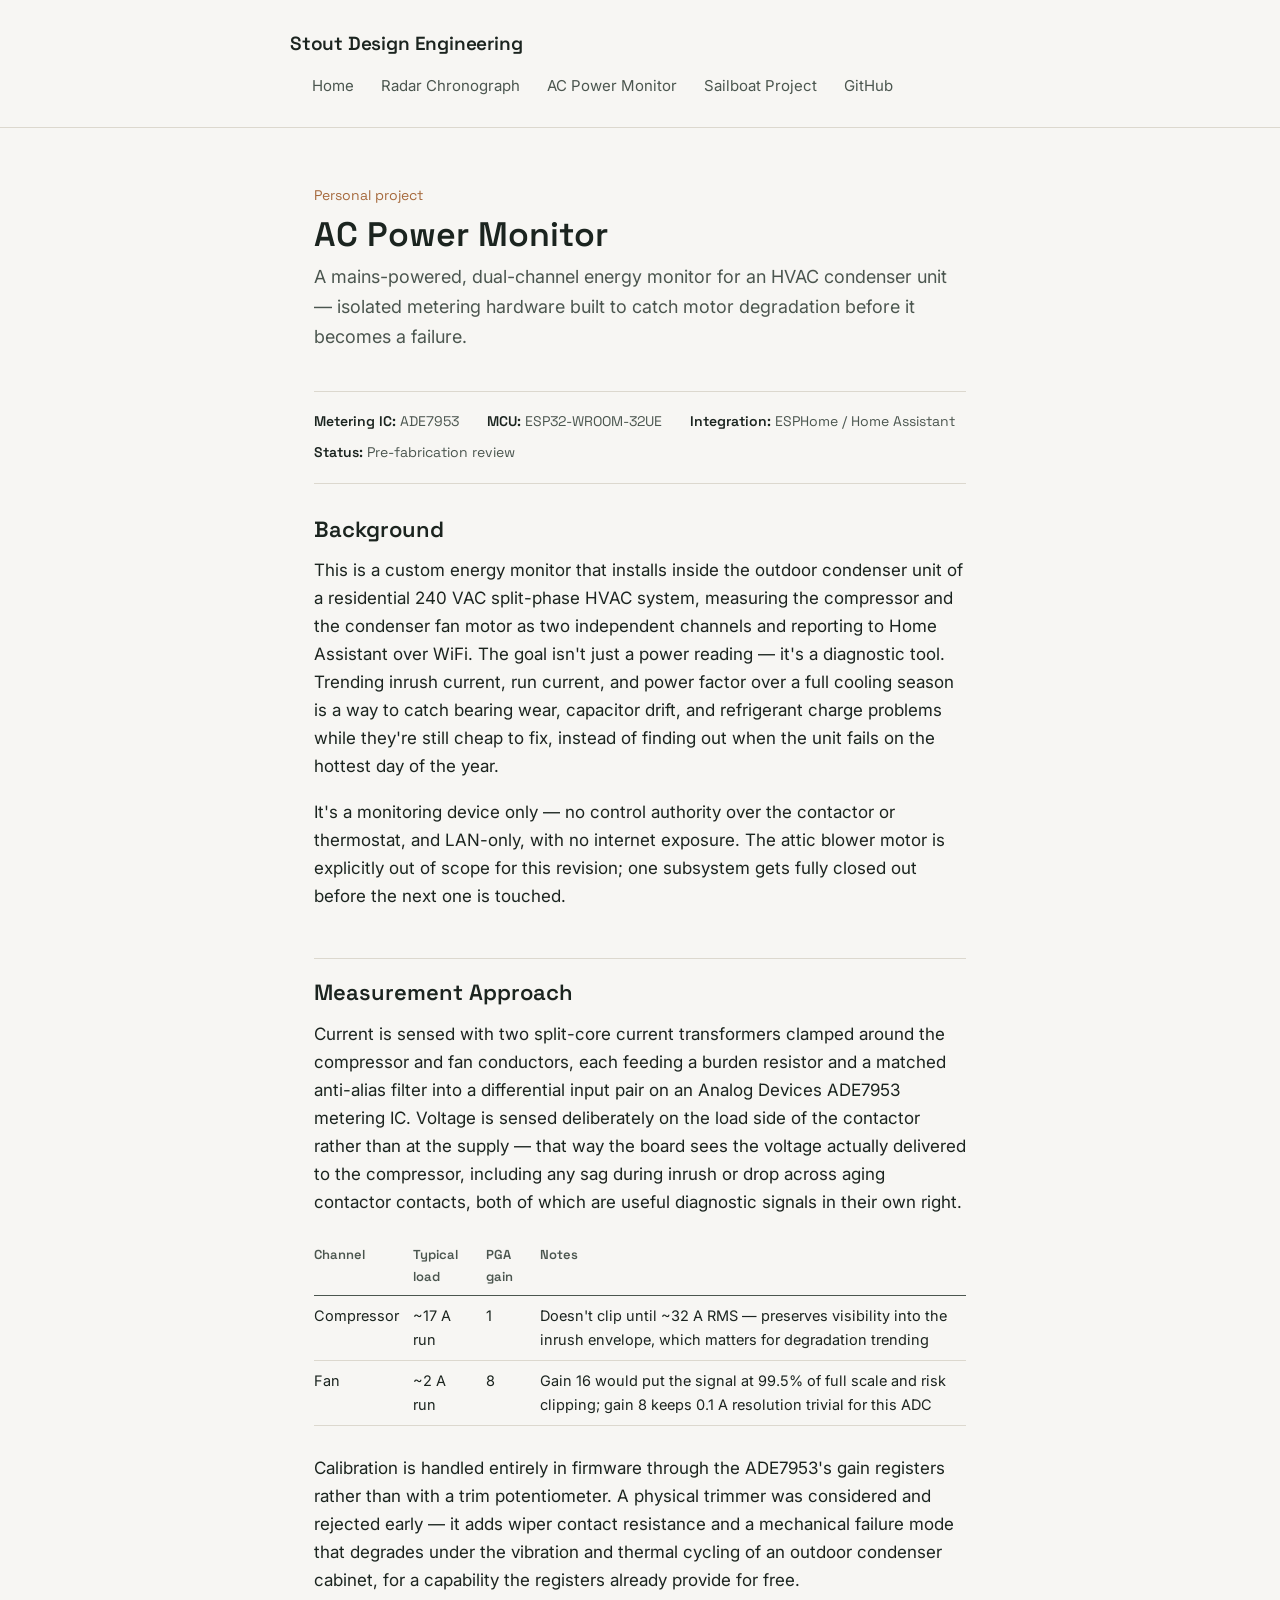
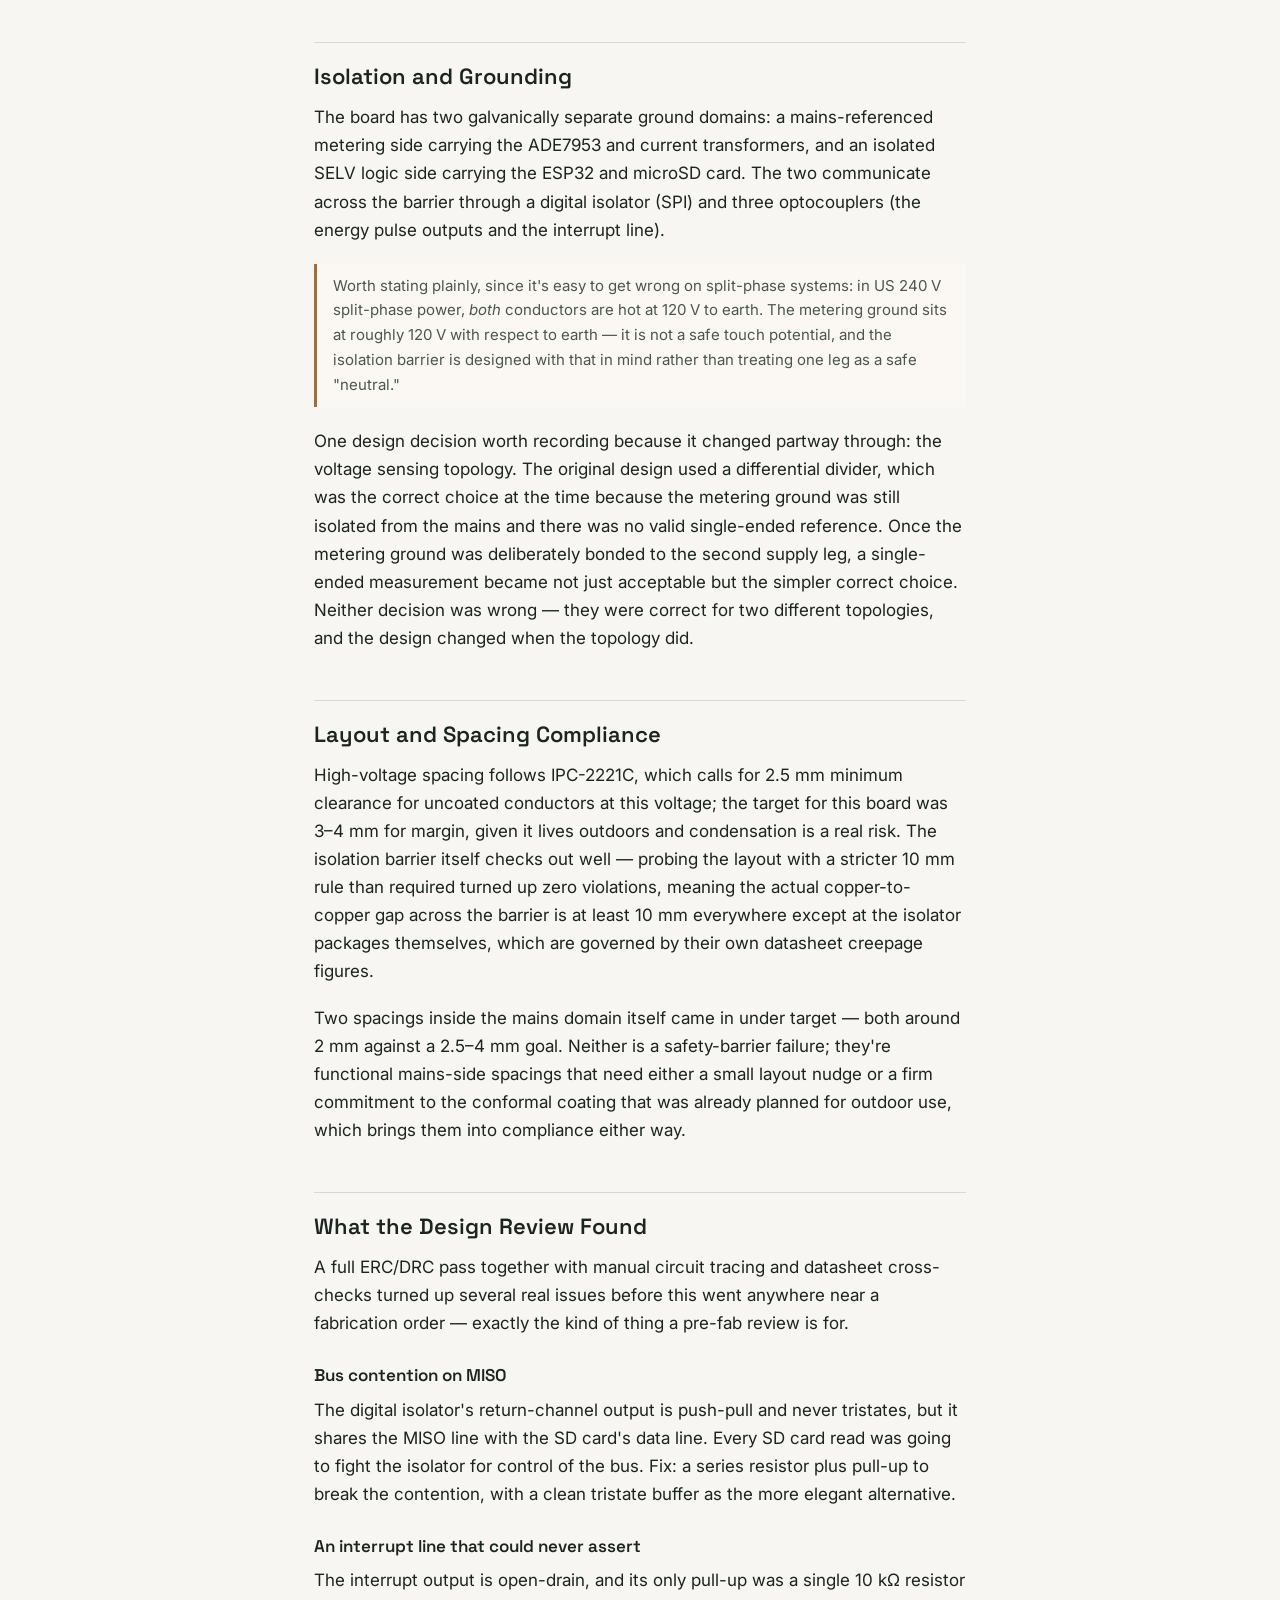
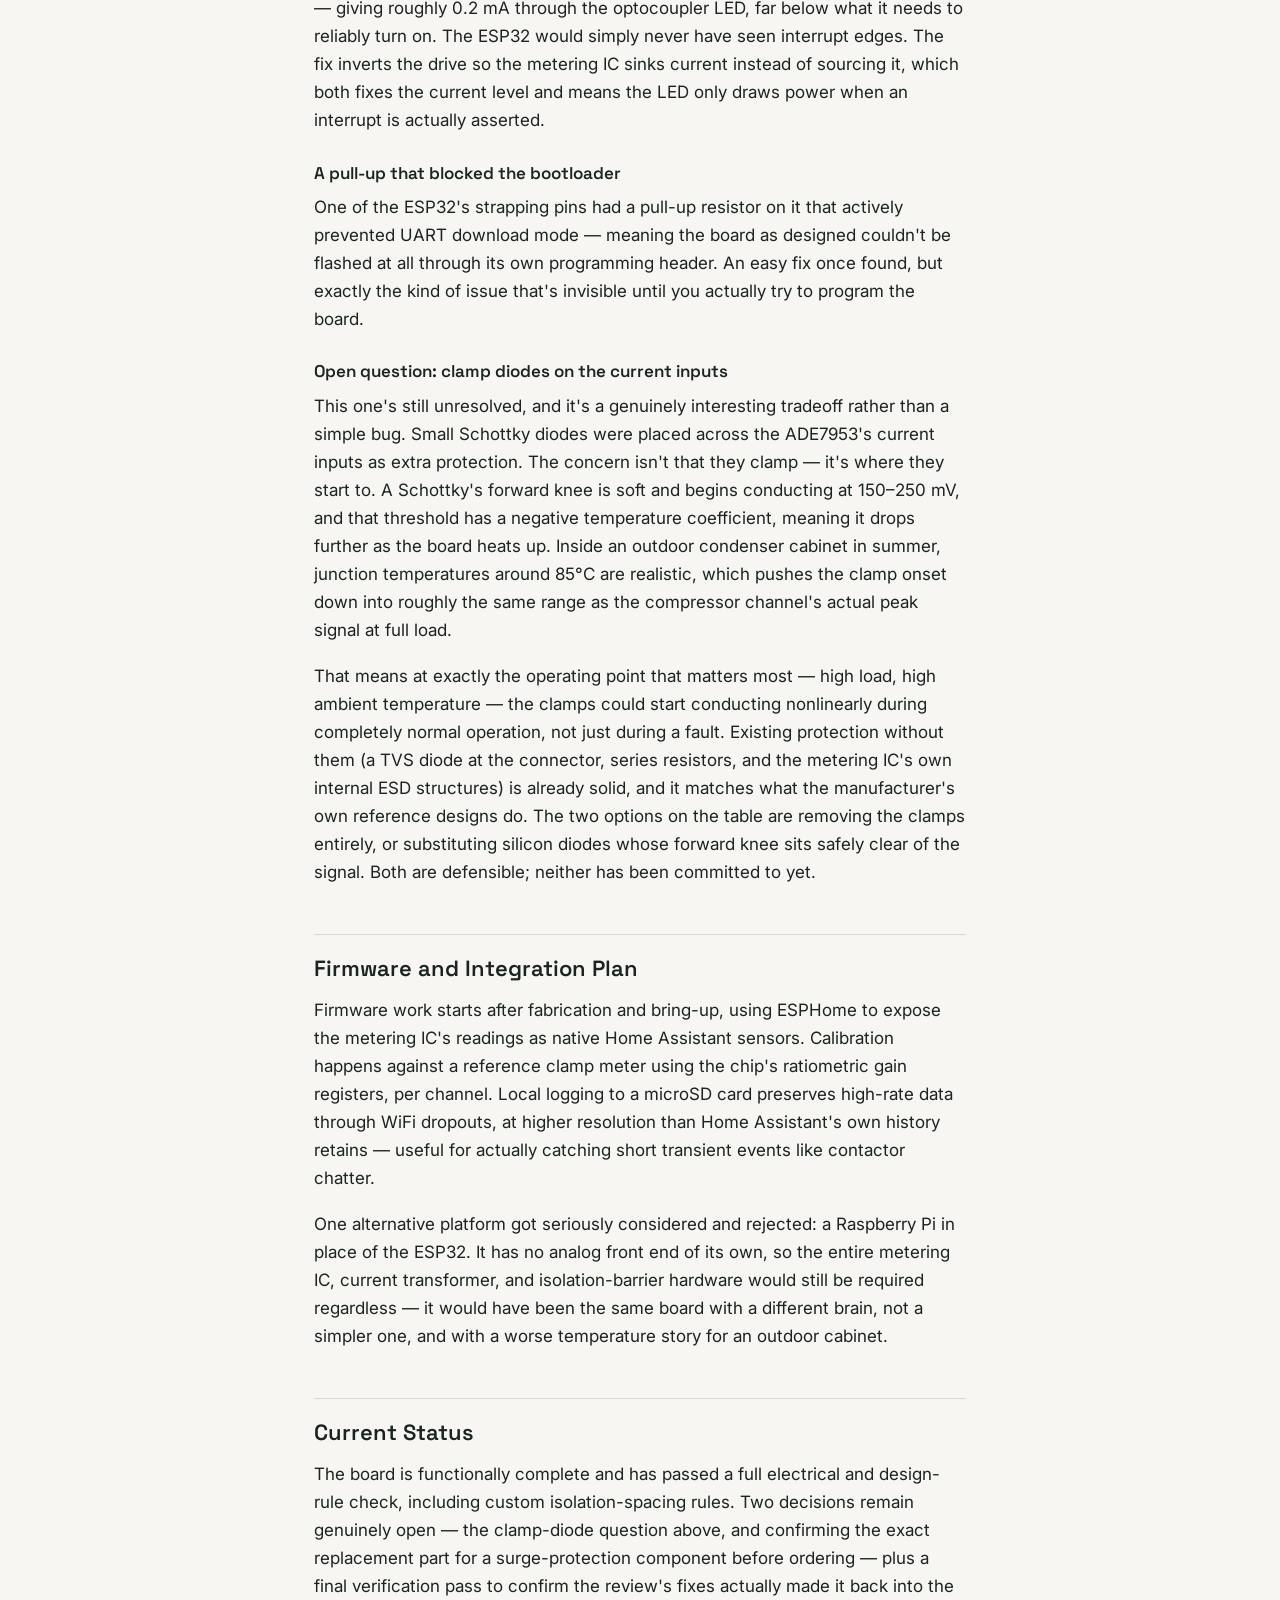
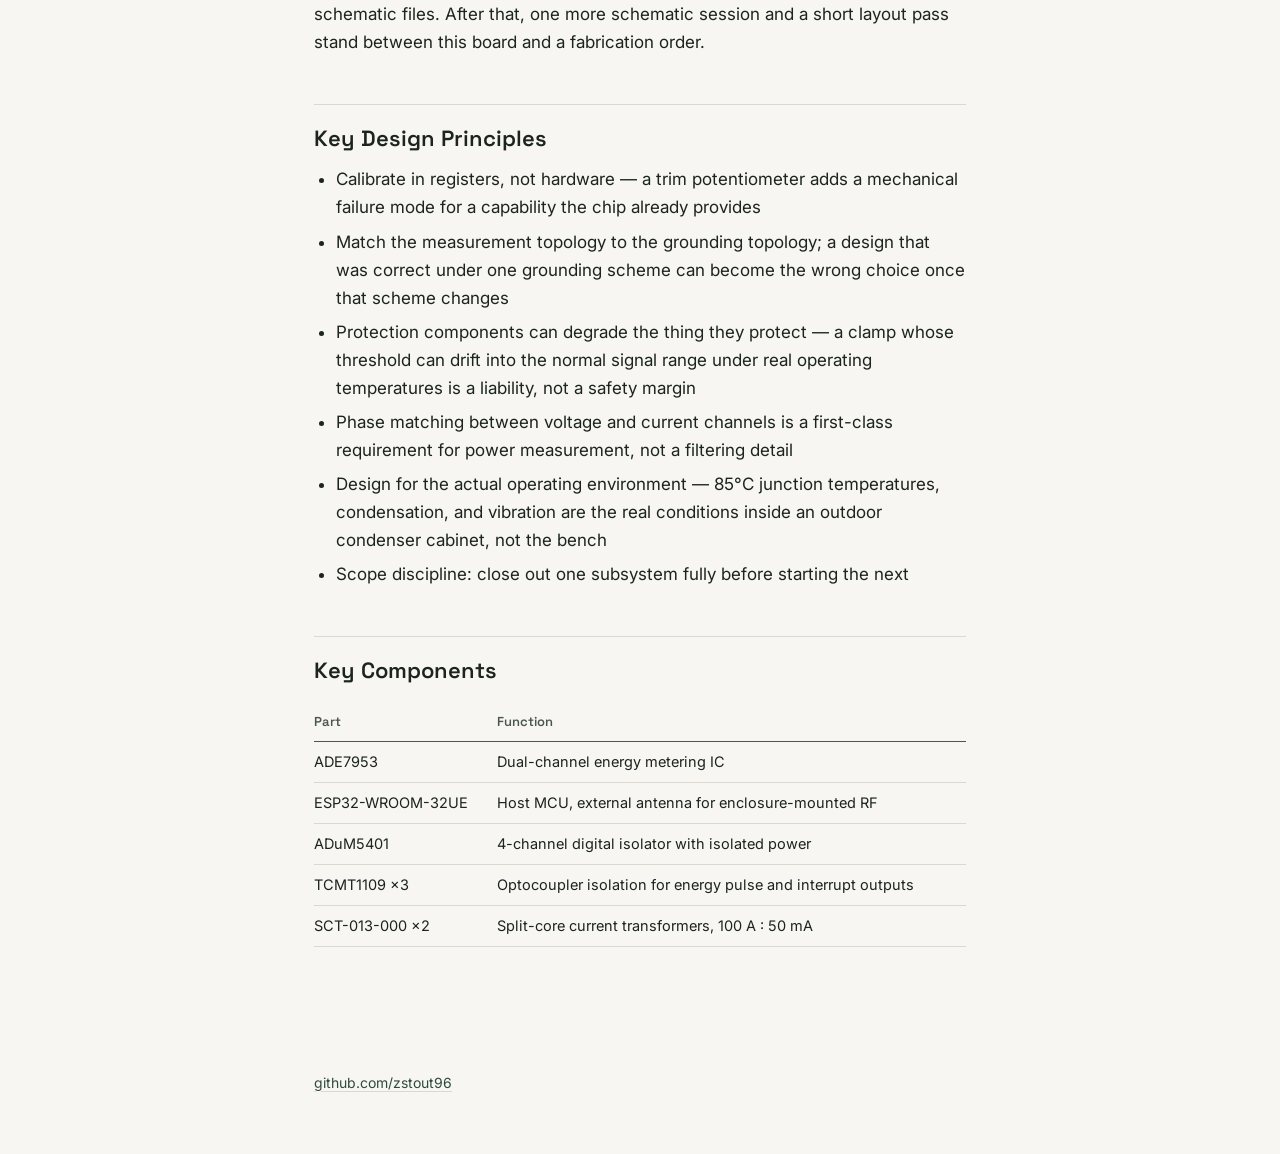
==== projects/ac-power-monitor.html @ 0a45043e "Add files via upload" ====
<!DOCTYPE html>
<html lang="en">
<head>
<meta charset="UTF-8">
<meta name="viewport" content="width=device-width, initial-scale=1">
<title>AC Power Monitor — Stout Design Engineering</title>
<meta name="description" content="A mains-powered, dual-channel AC energy monitor for an HVAC condenser unit — isolated metering, fault detection, and Home Assistant integration.">
<link rel="preconnect" href="https://fonts.googleapis.com">
<link href="https://fonts.googleapis.com/css2?family=Space+Grotesk:wght@500;600&family=Inter:wght@400;500&display=swap" rel="stylesheet">
<link rel="stylesheet" href="../assets/css/style.css">
</head>
<body>

<header class="site-header">
  <div class="site-header-inner">
    <a class="site-title" href="/">Stout Design Engineering</a>
    <nav class="site-nav">
      <a href="/">Home</a>
      <a href="/projects/radar-chronograph.html">Radar Chronograph</a>
      <a href="/projects/ac-power-monitor.html">AC Power Monitor</a>
      <a href="/projects/sailboat-project.html">Sailboat Project</a>
      <a href="https://github.com/zstout96">GitHub</a>
    </nav>
  </div>
</header>

<main>
  <p class="eyebrow">Personal project</p>
  <h1 class="page-title">AC Power Monitor</h1>
  <p class="page-dek">A mains-powered, dual-channel energy monitor for an HVAC condenser unit — isolated metering hardware built to catch motor degradation before it becomes a failure.</p>

  <div class="specs">
    <span><strong>Metering IC:</strong> ADE7953</span>
    <span><strong>MCU:</strong> ESP32-WROOM-32UE</span>
    <span><strong>Integration:</strong> ESPHome / Home Assistant</span>
    <span><strong>Status:</strong> Pre-fabrication review</span>
  </div>

  <article>
    <h2>Background</h2>
    <p>This is a custom energy monitor that installs inside the outdoor condenser unit of a residential 240 VAC split-phase HVAC system, measuring the compressor and the condenser fan motor as two independent channels and reporting to Home Assistant over WiFi. The goal isn't just a power reading — it's a diagnostic tool. Trending inrush current, run current, and power factor over a full cooling season is a way to catch bearing wear, capacitor drift, and refrigerant charge problems while they're still cheap to fix, instead of finding out when the unit fails on the hottest day of the year.</p>
    <p>It's a monitoring device only — no control authority over the contactor or thermostat, and LAN-only, with no internet exposure. The attic blower motor is explicitly out of scope for this revision; one subsystem gets fully closed out before the next one is touched.</p>

    <h2>Measurement Approach</h2>
    <p>Current is sensed with two split-core current transformers clamped around the compressor and fan conductors, each feeding a burden resistor and a matched anti-alias filter into a differential input pair on an Analog Devices ADE7953 metering IC. Voltage is sensed deliberately on the load side of the contactor rather than at the supply — that way the board sees the voltage actually delivered to the compressor, including any sag during inrush or drop across aging contactor contacts, both of which are useful diagnostic signals in their own right.</p>

    <table>
      <tr><th>Channel</th><th>Typical load</th><th>PGA gain</th><th>Notes</th></tr>
      <tr><td>Compressor</td><td>~17 A run</td><td>1</td><td>Doesn't clip until ~32 A RMS — preserves visibility into the inrush envelope, which matters for degradation trending</td></tr>
      <tr><td>Fan</td><td>~2 A run</td><td>8</td><td>Gain 16 would put the signal at 99.5% of full scale and risk clipping; gain 8 keeps 0.1 A resolution trivial for this ADC</td></tr>
    </table>

    <p>Calibration is handled entirely in firmware through the ADE7953's gain registers rather than with a trim potentiometer. A physical trimmer was considered and rejected early — it adds wiper contact resistance and a mechanical failure mode that degrades under the vibration and thermal cycling of an outdoor condenser cabinet, for a capability the registers already provide for free.</p>

    <h2>Isolation and Grounding</h2>
    <p>The board has two galvanically separate ground domains: a mains-referenced metering side carrying the ADE7953 and current transformers, and an isolated SELV logic side carrying the ESP32 and microSD card. The two communicate across the barrier through a digital isolator (SPI) and three optocouplers (the energy pulse outputs and the interrupt line).</p>
    <div class="callout">Worth stating plainly, since it's easy to get wrong on split-phase systems: in US 240 V split-phase power, <em>both</em> conductors are hot at 120 V to earth. The metering ground sits at roughly 120 V with respect to earth — it is not a safe touch potential, and the isolation barrier is designed with that in mind rather than treating one leg as a safe "neutral."</div>

    <p>One design decision worth recording because it changed partway through: the voltage sensing topology. The original design used a differential divider, which was the correct choice at the time because the metering ground was still isolated from the mains and there was no valid single-ended reference. Once the metering ground was deliberately bonded to the second supply leg, a single-ended measurement became not just acceptable but the simpler correct choice. Neither decision was wrong — they were correct for two different topologies, and the design changed when the topology did.</p>

    <h2>Layout and Spacing Compliance</h2>
    <p>High-voltage spacing follows IPC-2221C, which calls for 2.5 mm minimum clearance for uncoated conductors at this voltage; the target for this board was 3–4 mm for margin, given it lives outdoors and condensation is a real risk. The isolation barrier itself checks out well — probing the layout with a stricter 10 mm rule than required turned up zero violations, meaning the actual copper-to-copper gap across the barrier is at least 10 mm everywhere except at the isolator packages themselves, which are governed by their own datasheet creepage figures.</p>
    <p>Two spacings inside the mains domain itself came in under target — both around 2 mm against a 2.5–4 mm goal. Neither is a safety-barrier failure; they're functional mains-side spacings that need either a small layout nudge or a firm commitment to the conformal coating that was already planned for outdoor use, which brings them into compliance either way.</p>

    <h2>What the Design Review Found</h2>
    <p>A full ERC/DRC pass together with manual circuit tracing and datasheet cross-checks turned up several real issues before this went anywhere near a fabrication order — exactly the kind of thing a pre-fab review is for.</p>

    <h3>Bus contention on MISO</h3>
    <p>The digital isolator's return-channel output is push-pull and never tristates, but it shares the MISO line with the SD card's data line. Every SD card read was going to fight the isolator for control of the bus. Fix: a series resistor plus pull-up to break the contention, with a clean tristate buffer as the more elegant alternative.</p>

    <h3>An interrupt line that could never assert</h3>
    <p>The interrupt output is open-drain, and its only pull-up was a single 10 kΩ resistor — giving roughly 0.2 mA through the optocoupler LED, far below what it needs to reliably turn on. The ESP32 would simply never have seen interrupt edges. The fix inverts the drive so the metering IC sinks current instead of sourcing it, which both fixes the current level and means the LED only draws power when an interrupt is actually asserted.</p>

    <h3>A pull-up that blocked the bootloader</h3>
    <p>One of the ESP32's strapping pins had a pull-up resistor on it that actively prevented UART download mode — meaning the board as designed couldn't be flashed at all through its own programming header. An easy fix once found, but exactly the kind of issue that's invisible until you actually try to program the board.</p>

    <h3>Open question: clamp diodes on the current inputs</h3>
    <p>This one's still unresolved, and it's a genuinely interesting tradeoff rather than a simple bug. Small Schottky diodes were placed across the ADE7953's current inputs as extra protection. The concern isn't that they clamp — it's where they start to. A Schottky's forward knee is soft and begins conducting at 150–250 mV, and that threshold has a negative temperature coefficient, meaning it drops further as the board heats up. Inside an outdoor condenser cabinet in summer, junction temperatures around 85°C are realistic, which pushes the clamp onset down into roughly the same range as the compressor channel's actual peak signal at full load.</p>
    <p>That means at exactly the operating point that matters most — high load, high ambient temperature — the clamps could start conducting nonlinearly during completely normal operation, not just during a fault. Existing protection without them (a TVS diode at the connector, series resistors, and the metering IC's own internal ESD structures) is already solid, and it matches what the manufacturer's own reference designs do. The two options on the table are removing the clamps entirely, or substituting silicon diodes whose forward knee sits safely clear of the signal. Both are defensible; neither has been committed to yet.</p>

    <h2>Firmware and Integration Plan</h2>
    <p>Firmware work starts after fabrication and bring-up, using ESPHome to expose the metering IC's readings as native Home Assistant sensors. Calibration happens against a reference clamp meter using the chip's ratiometric gain registers, per channel. Local logging to a microSD card preserves high-rate data through WiFi dropouts, at higher resolution than Home Assistant's own history retains — useful for actually catching short transient events like contactor chatter.</p>
    <p>One alternative platform got seriously considered and rejected: a Raspberry Pi in place of the ESP32. It has no analog front end of its own, so the entire metering IC, current transformer, and isolation-barrier hardware would still be required regardless — it would have been the same board with a different brain, not a simpler one, and with a worse temperature story for an outdoor cabinet.</p>

    <h2>Current Status</h2>
    <p>The board is functionally complete and has passed a full electrical and design-rule check, including custom isolation-spacing rules. Two decisions remain genuinely open — the clamp-diode question above, and confirming the exact replacement part for a surge-protection component before ordering — plus a final verification pass to confirm the review's fixes actually made it back into the schematic files. After that, one more schematic session and a short layout pass stand between this board and a fabrication order.</p>

    <h2>Key Design Principles</h2>
    <ul>
      <li>Calibrate in registers, not hardware — a trim potentiometer adds a mechanical failure mode for a capability the chip already provides</li>
      <li>Match the measurement topology to the grounding topology; a design that was correct under one grounding scheme can become the wrong choice once that scheme changes</li>
      <li>Protection components can degrade the thing they protect — a clamp whose threshold can drift into the normal signal range under real operating temperatures is a liability, not a safety margin</li>
      <li>Phase matching between voltage and current channels is a first-class requirement for power measurement, not a filtering detail</li>
      <li>Design for the actual operating environment — 85°C junction temperatures, condensation, and vibration are the real conditions inside an outdoor condenser cabinet, not the bench</li>
      <li>Scope discipline: close out one subsystem fully before starting the next</li>
    </ul>

    <h2>Key Components</h2>
    <table>
      <tr><th>Part</th><th>Function</th></tr>
      <tr><td>ADE7953</td><td>Dual-channel energy metering IC</td></tr>
      <tr><td>ESP32-WROOM-32UE</td><td>Host MCU, external antenna for enclosure-mounted RF</td></tr>
      <tr><td>ADuM5401</td><td>4-channel digital isolator with isolated power</td></tr>
      <tr><td>TCMT1109 ×3</td><td>Optocoupler isolation for energy pulse and interrupt outputs</td></tr>
      <tr><td>SCT-013-000 ×2</td><td>Split-core current transformers, 100 A : 50 mA</td></tr>
    </table>
  </article>
</main>

<footer class="site-footer">
  <a href="https://github.com/zstout96">github.com/zstout96</a>
</footer>

</body>
</html>
---- assets/css/style.css ----
:root {
  --bg: #f7f6f3;
  --ink: #1b241f;
  --ink-soft: #4b564f;
  --pcb-green: #2f4a3e;
  --copper: #a66a3d;
  --line: #dcd8ce;
  --max-w: 700px;
}

* { box-sizing: border-box; }

html { scroll-behavior: smooth; }

body {
  margin: 0;
  background: var(--bg);
  color: var(--ink);
  font-family: 'Inter', -apple-system, BlinkMacSystemFont, 'Segoe UI', sans-serif;
  font-size: 17px;
  line-height: 1.65;
  -webkit-font-smoothing: antialiased;
}

h1, h2, h3 {
  font-family: 'Space Grotesk', 'Inter', sans-serif;
  color: var(--ink);
  line-height: 1.2;
  font-weight: 600;
}

a {
  color: var(--pcb-green);
  text-decoration-color: var(--line);
  text-underline-offset: 3px;
}

a:hover { color: var(--copper); }

.site-header {
  border-bottom: 1px solid var(--line);
  padding: 28px 24px;
}

.site-header-inner {
  max-width: var(--max-w);
  margin: 0 auto;
  display: flex;
  justify-content: space-between;
  align-items: baseline;
  flex-wrap: wrap;
  gap: 12px;
}

.site-title {
  font-family: 'Space Grotesk', sans-serif;
  font-weight: 600;
  font-size: 19px;
  color: var(--ink);
  text-decoration: none;
  letter-spacing: -0.01em;
}

.site-nav a {
  margin-left: 22px;
  font-size: 15px;
  color: var(--ink-soft);
  text-decoration: none;
}

.site-nav a:hover { color: var(--pcb-green); }

main {
  max-width: var(--max-w);
  margin: 0 auto;
  padding: 56px 24px 96px;
}

.eyebrow {
  font-family: 'Space Grotesk', sans-serif;
  font-size: 14px;
  color: var(--copper);
  margin: 0 0 8px;
}

h1.page-title {
  font-size: 34px;
  margin: 0 0 6px;
}

.page-dek {
  font-size: 18px;
  color: var(--ink-soft);
  margin: 0 0 40px;
  max-width: 60ch;
}

article h2 {
  font-size: 22px;
  margin: 48px 0 14px;
  padding-top: 4px;
  border-top: 1px solid var(--line);
  padding-top: 20px;
}

article > h2:first-of-type {
  border-top: none;
  padding-top: 0;
  margin-top: 0;
}

article p { margin: 0 0 18px; }

article ul, article ol { margin: 0 0 18px; padding-left: 22px; }
article li { margin-bottom: 6px; }

.callout {
  border-left: 3px solid var(--copper);
  background: #fbf8f3;
  padding: 10px 16px;
  margin: 20px 0;
  font-size: 15px;
  color: var(--ink-soft);
}

.image-row {
  display: grid;
  grid-template-columns: 1fr 1fr;
  gap: 18px;
  margin: 28px 0 8px;
}

@media (max-width: 620px) {
  .image-row { grid-template-columns: 1fr; }
}

.image-row figure { margin: 0; }

figure { margin: 28px 0; }

figure img {
  width: 100%;
  display: block;
  border: 1px solid var(--line);
  border-radius: 2px;
}

figcaption {
  font-size: 14px;
  color: var(--ink-soft);
  margin-top: 8px;
}

.specs {
  border-top: 1px solid var(--line);
  border-bottom: 1px solid var(--line);
  padding: 18px 0;
  margin: 32px 0;
  font-family: 'Space Grotesk', sans-serif;
  font-size: 14px;
  color: var(--ink-soft);
  display: flex;
  flex-wrap: wrap;
  gap: 8px 28px;
}

.specs strong { color: var(--ink); font-weight: 600; }

.project-list { list-style: none; margin: 0; padding: 0; }

.project-list li {
  border-top: 1px solid var(--line);
  padding: 22px 0;
}

.project-list li:last-child { border-bottom: 1px solid var(--line); }

.project-list a {
  font-family: 'Space Grotesk', sans-serif;
  font-size: 19px;
  font-weight: 600;
  text-decoration: none;
  color: var(--ink);
}

.project-list a:hover { color: var(--pcb-green); }

.project-list p {
  margin: 6px 0 0;
  color: var(--ink-soft);
  font-size: 15px;
}

.site-footer {
  max-width: var(--max-w);
  margin: 0 auto;
  padding: 0 24px 60px;
  color: var(--ink-soft);
  font-size: 14px;
}

article table {
  width: 100%;
  border-collapse: collapse;
  margin: 20px 0 28px;
  font-size: 14.5px;
}

article th, article td {
  text-align: left;
  padding: 8px 14px 8px 0;
  border-bottom: 1px solid var(--line);
  vertical-align: top;
}

article th {
  font-family: 'Space Grotesk', sans-serif;
  font-weight: 600;
  font-size: 13px;
  color: var(--ink-soft);
  border-bottom: 1px solid var(--ink-soft);
}

article td code, article p code, article li code {
  font-family: 'ui-monospace', 'SF Mono', Consolas, monospace;
  font-size: 0.9em;
  background: #eeeae0;
  padding: 1px 5px;
  border-radius: 3px;
}

.status-open { color: var(--copper); font-weight: 600; }
.status-done { color: var(--pcb-green); font-weight: 600; }

pre.diagram {
  background: #fbf8f3;
  border: 1px solid var(--line);
  border-radius: 2px;
  padding: 16px 18px;
  overflow-x: auto;
  font-size: 13px;
  line-height: 1.5;
  color: var(--ink-soft);
  margin: 24px 0;
}

article h3 {
  font-size: 17px;
  margin: 28px 0 10px;
}
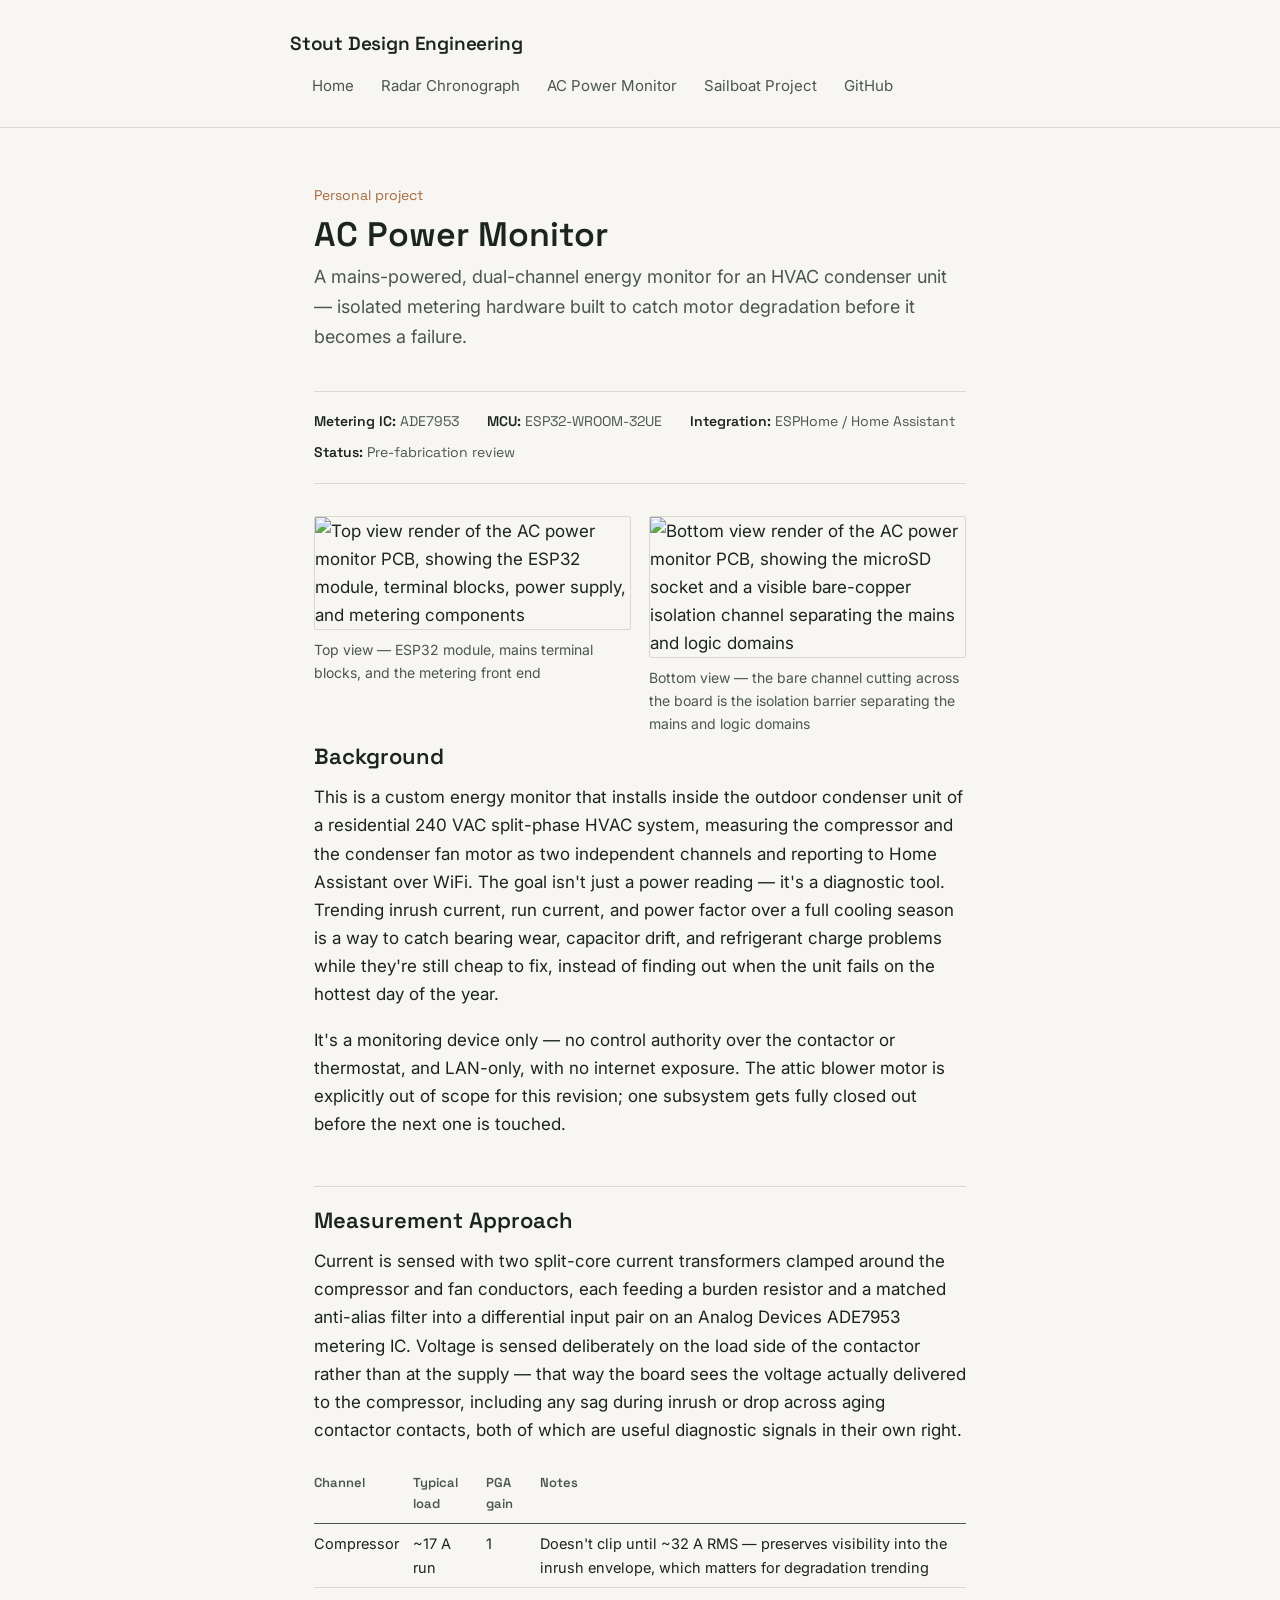
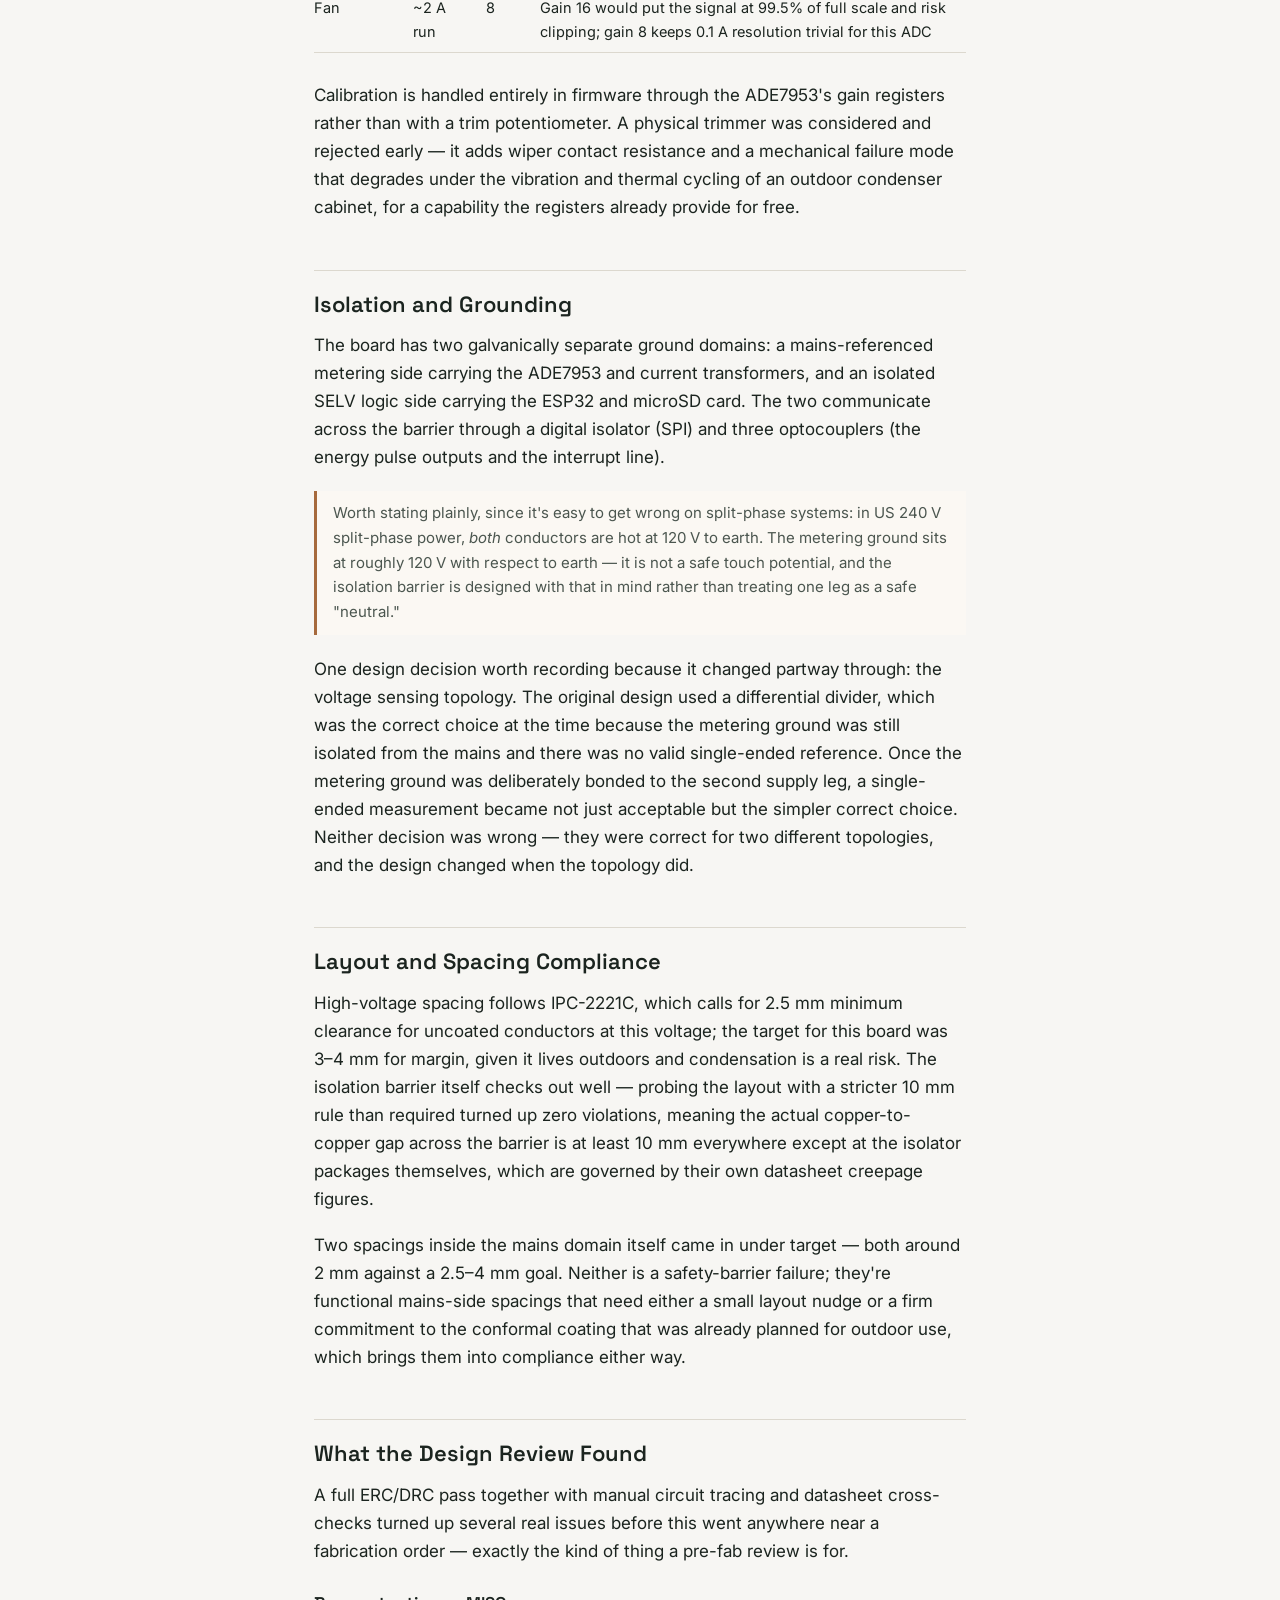
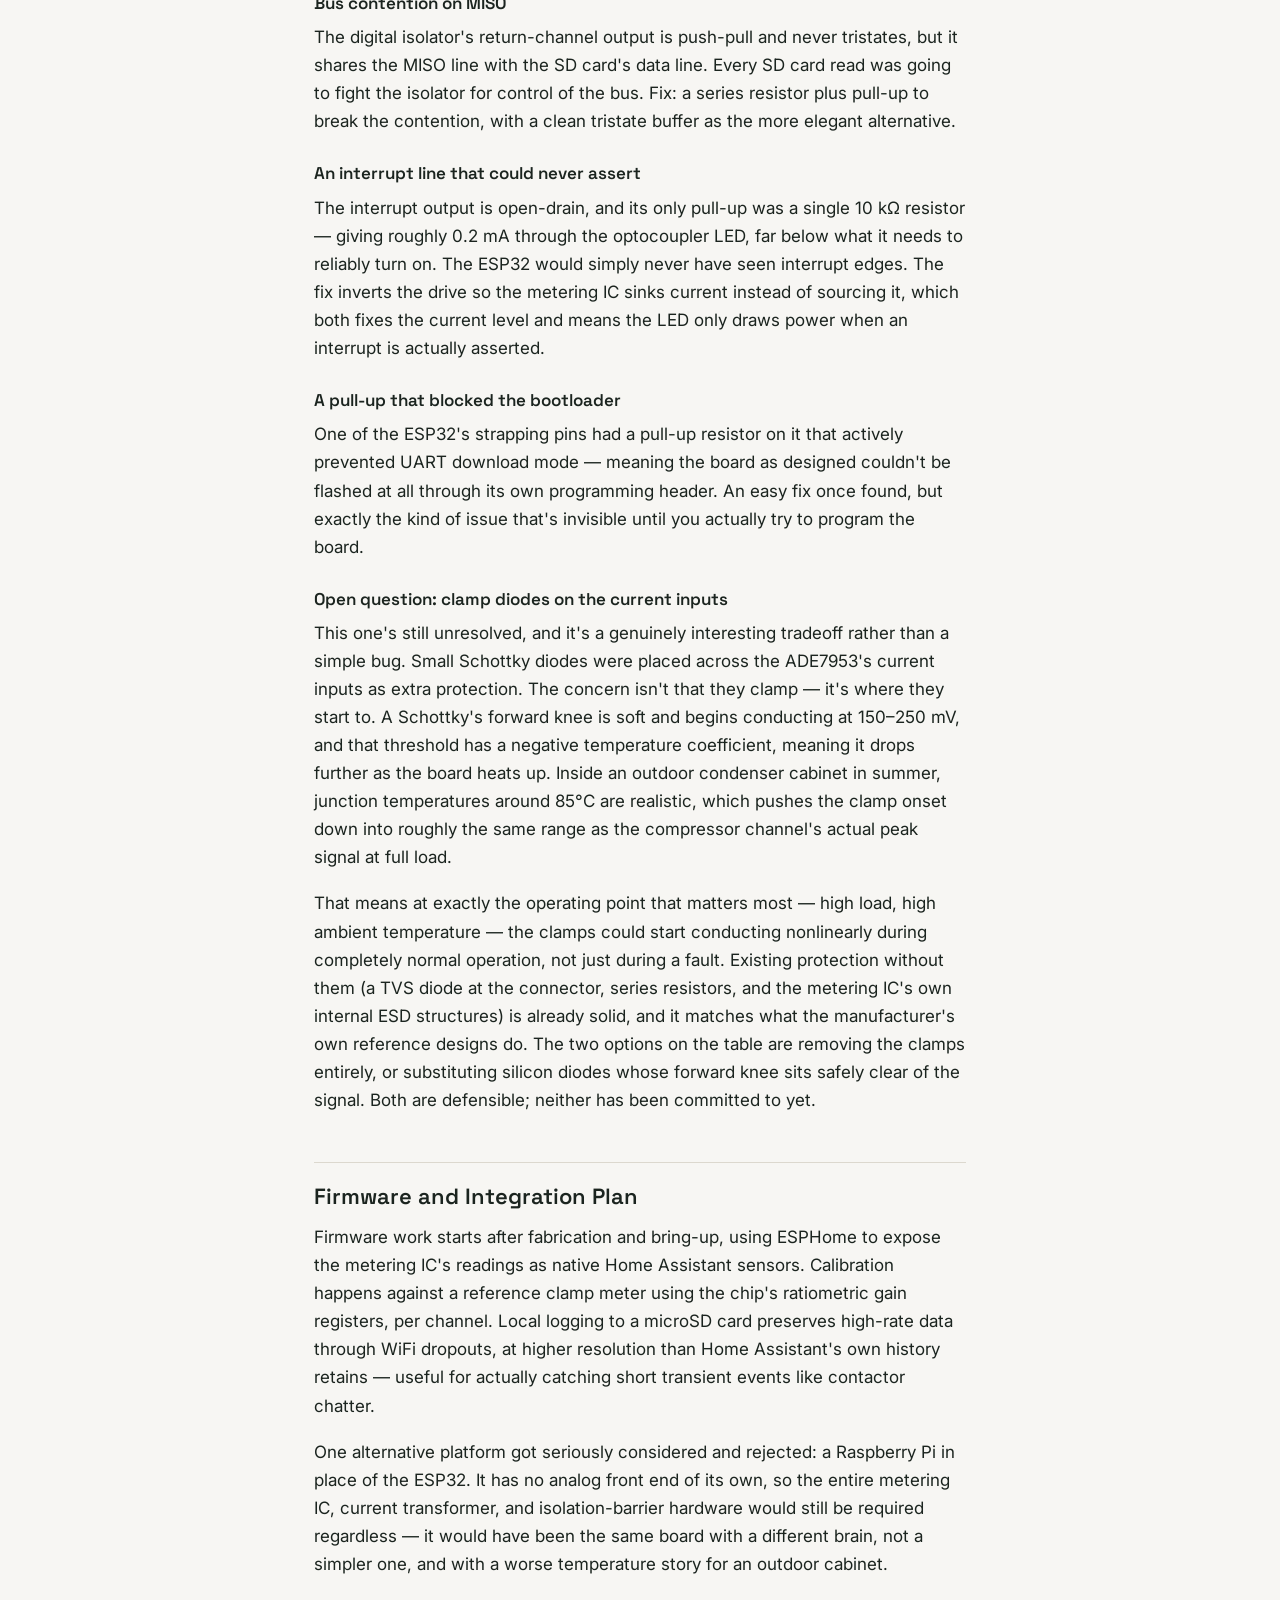
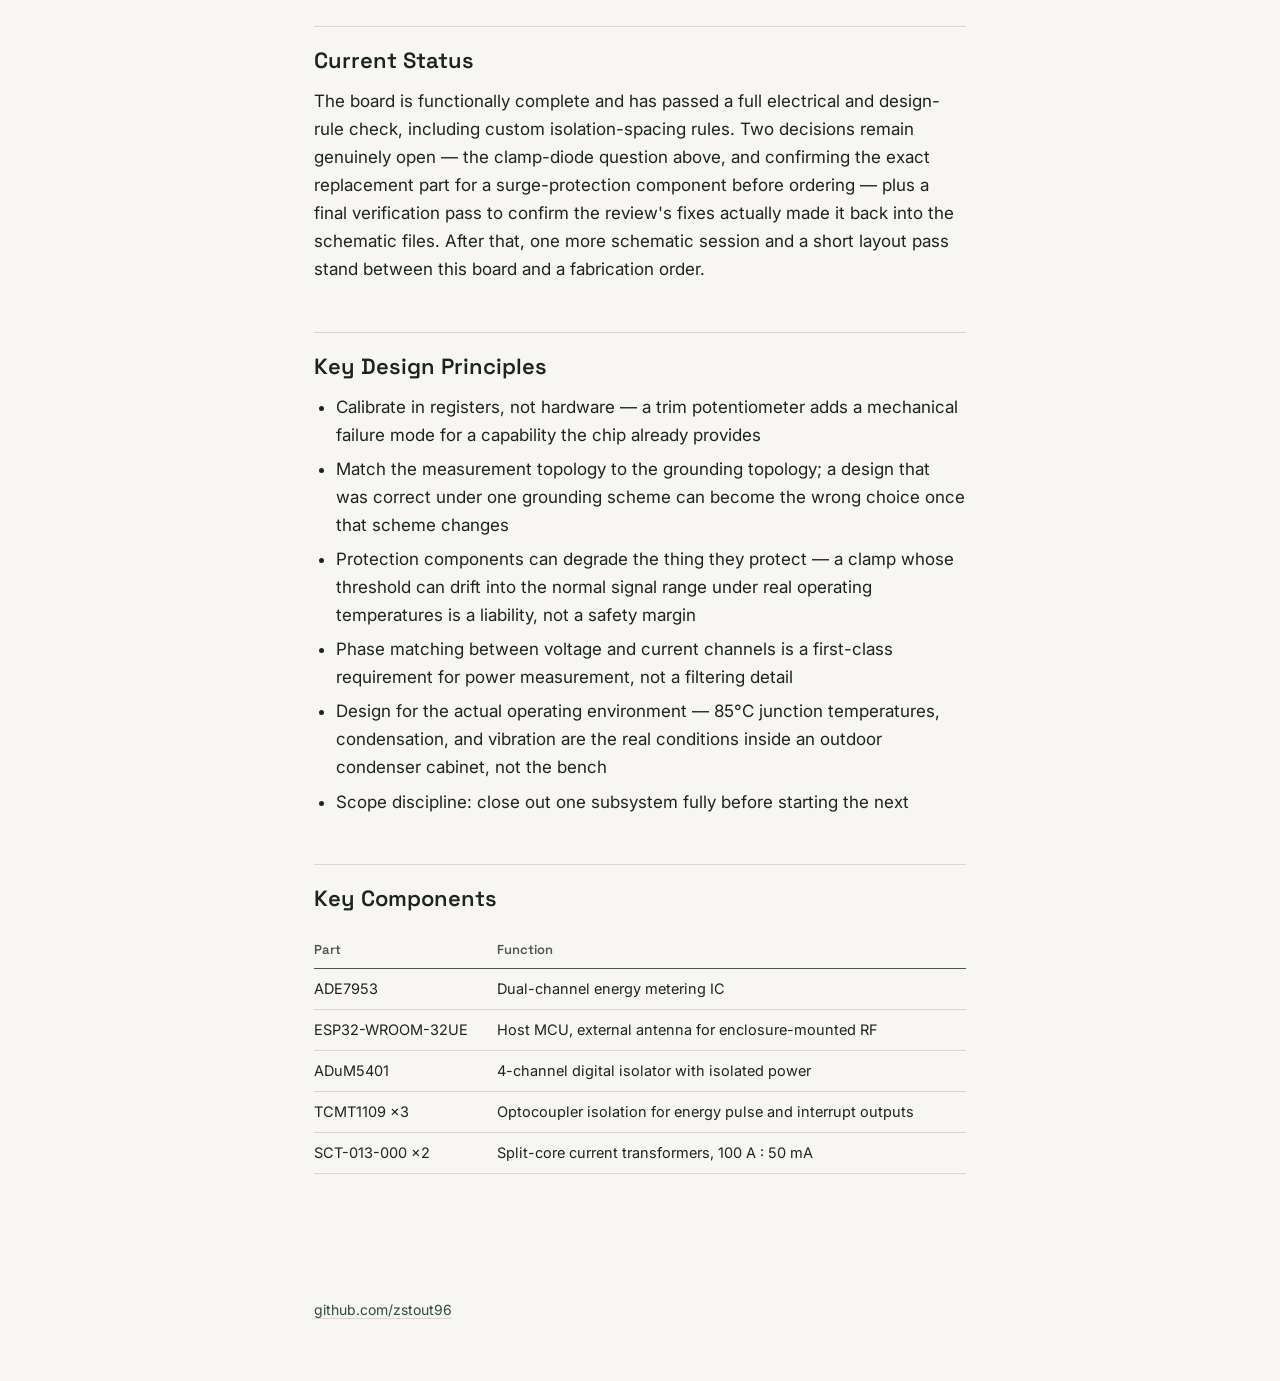
==== commit 942d0d27: "Add files via upload" ====
--- a/projects/ac-power-monitor.html
+++ b/projects/ac-power-monitor.html
@@ -34,6 +34,17 @@
     <span><strong>MCU:</strong> ESP32-WROOM-32UE</span>
     <span><strong>Integration:</strong> ESPHome / Home Assistant</span>
     <span><strong>Status:</strong> Pre-fabrication review</span>
+  </div>
+
+  <div class="image-row">
+    <figure>
+      <img src="../assets/images/ac-power-monitor-top.png" alt="Top view render of the AC power monitor PCB, showing the ESP32 module, terminal blocks, power supply, and metering components">
+      <figcaption>Top view — ESP32 module, mains terminal blocks, and the metering front end</figcaption>
+    </figure>
+    <figure>
+      <img src="../assets/images/ac-power-monitor-bottom.png" alt="Bottom view render of the AC power monitor PCB, showing the microSD socket and a visible bare-copper isolation channel separating the mains and logic domains">
+      <figcaption>Bottom view — the bare channel cutting across the board is the isolation barrier separating the mains and logic domains</figcaption>
+    </figure>
   </div>
 
   <article>
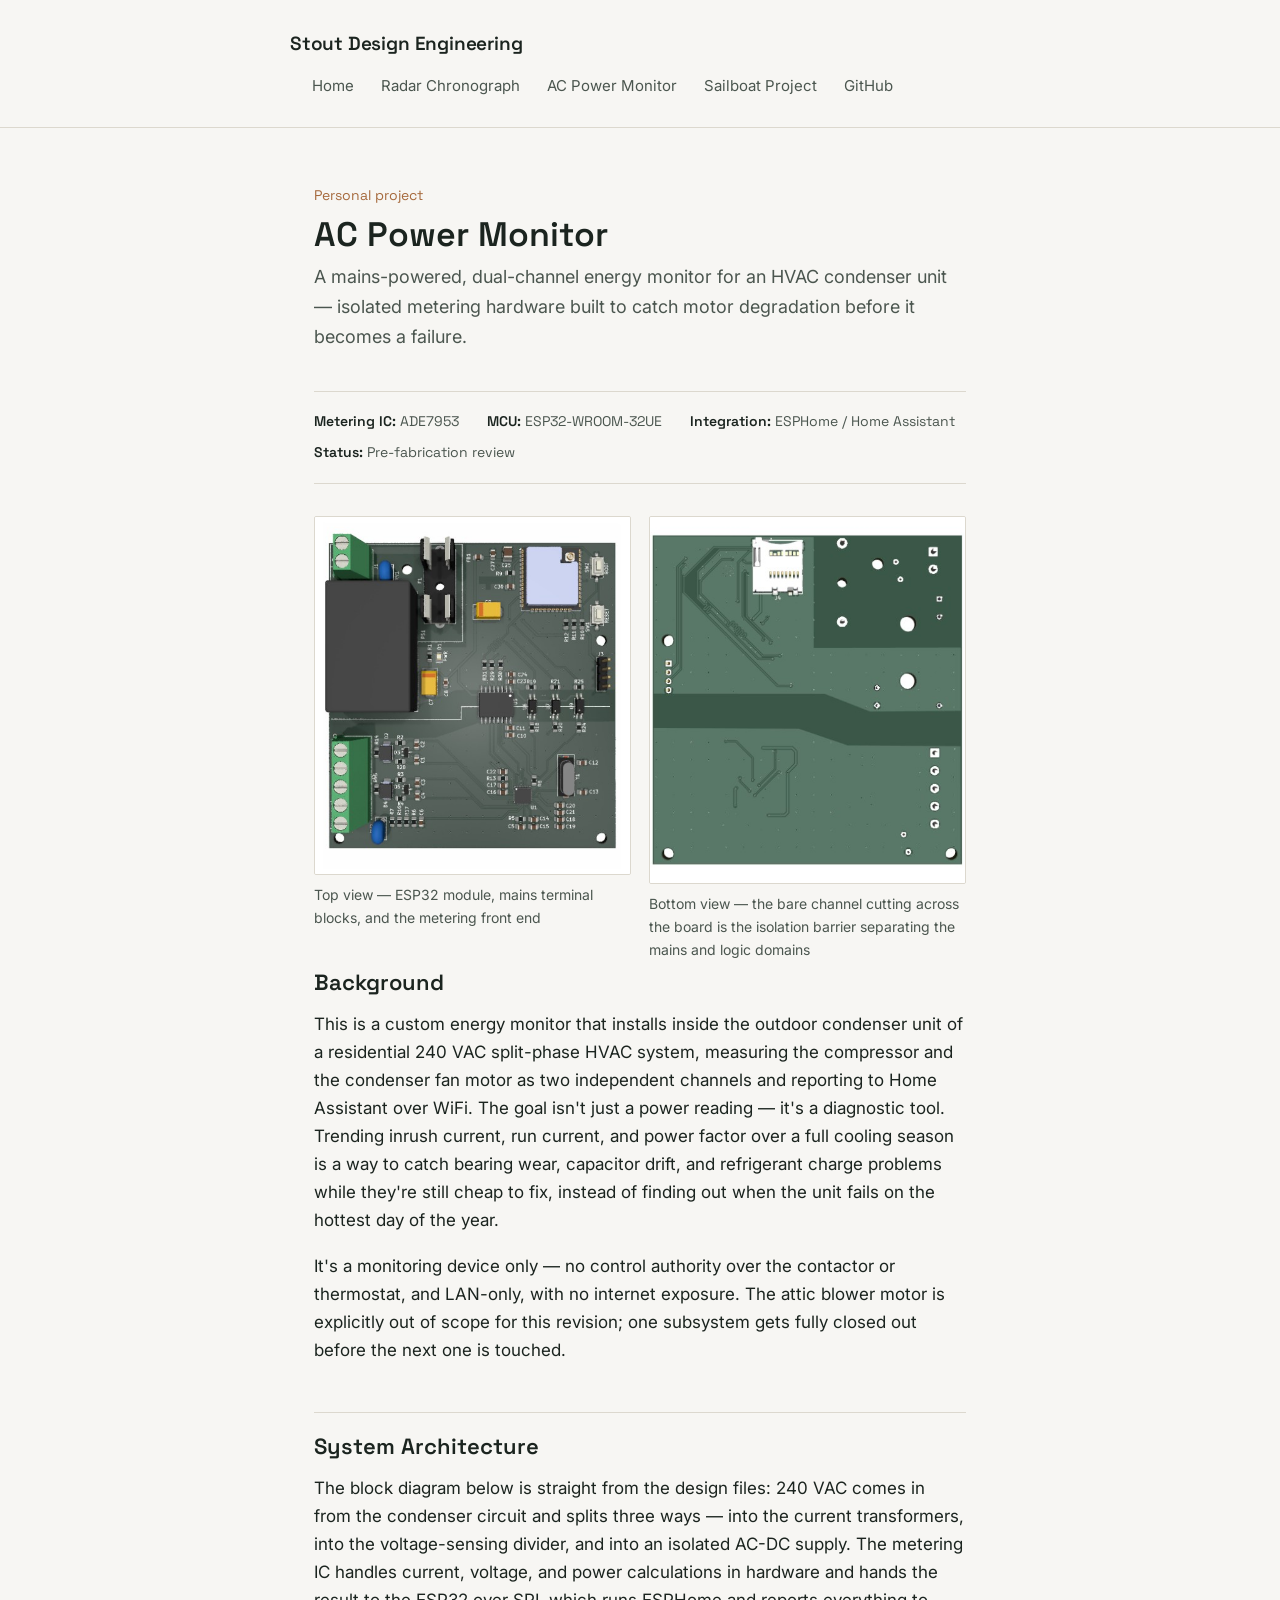
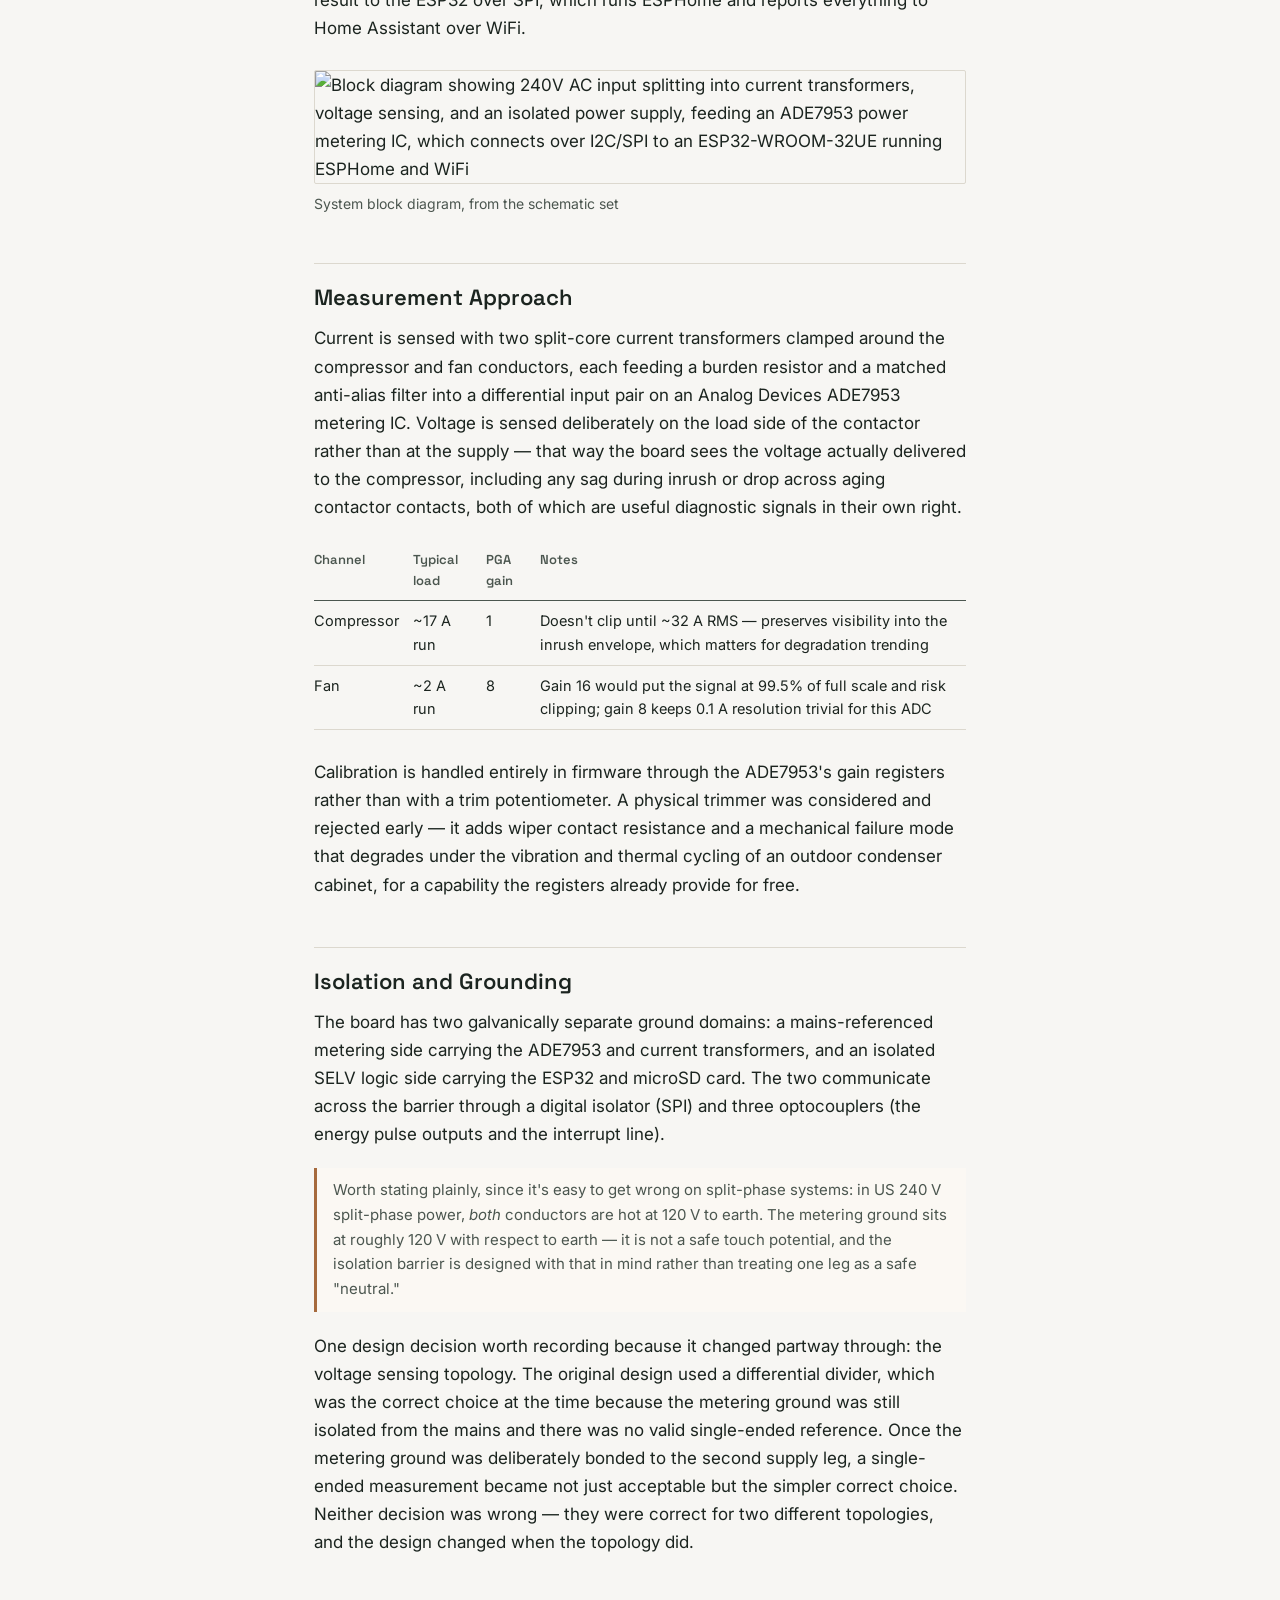
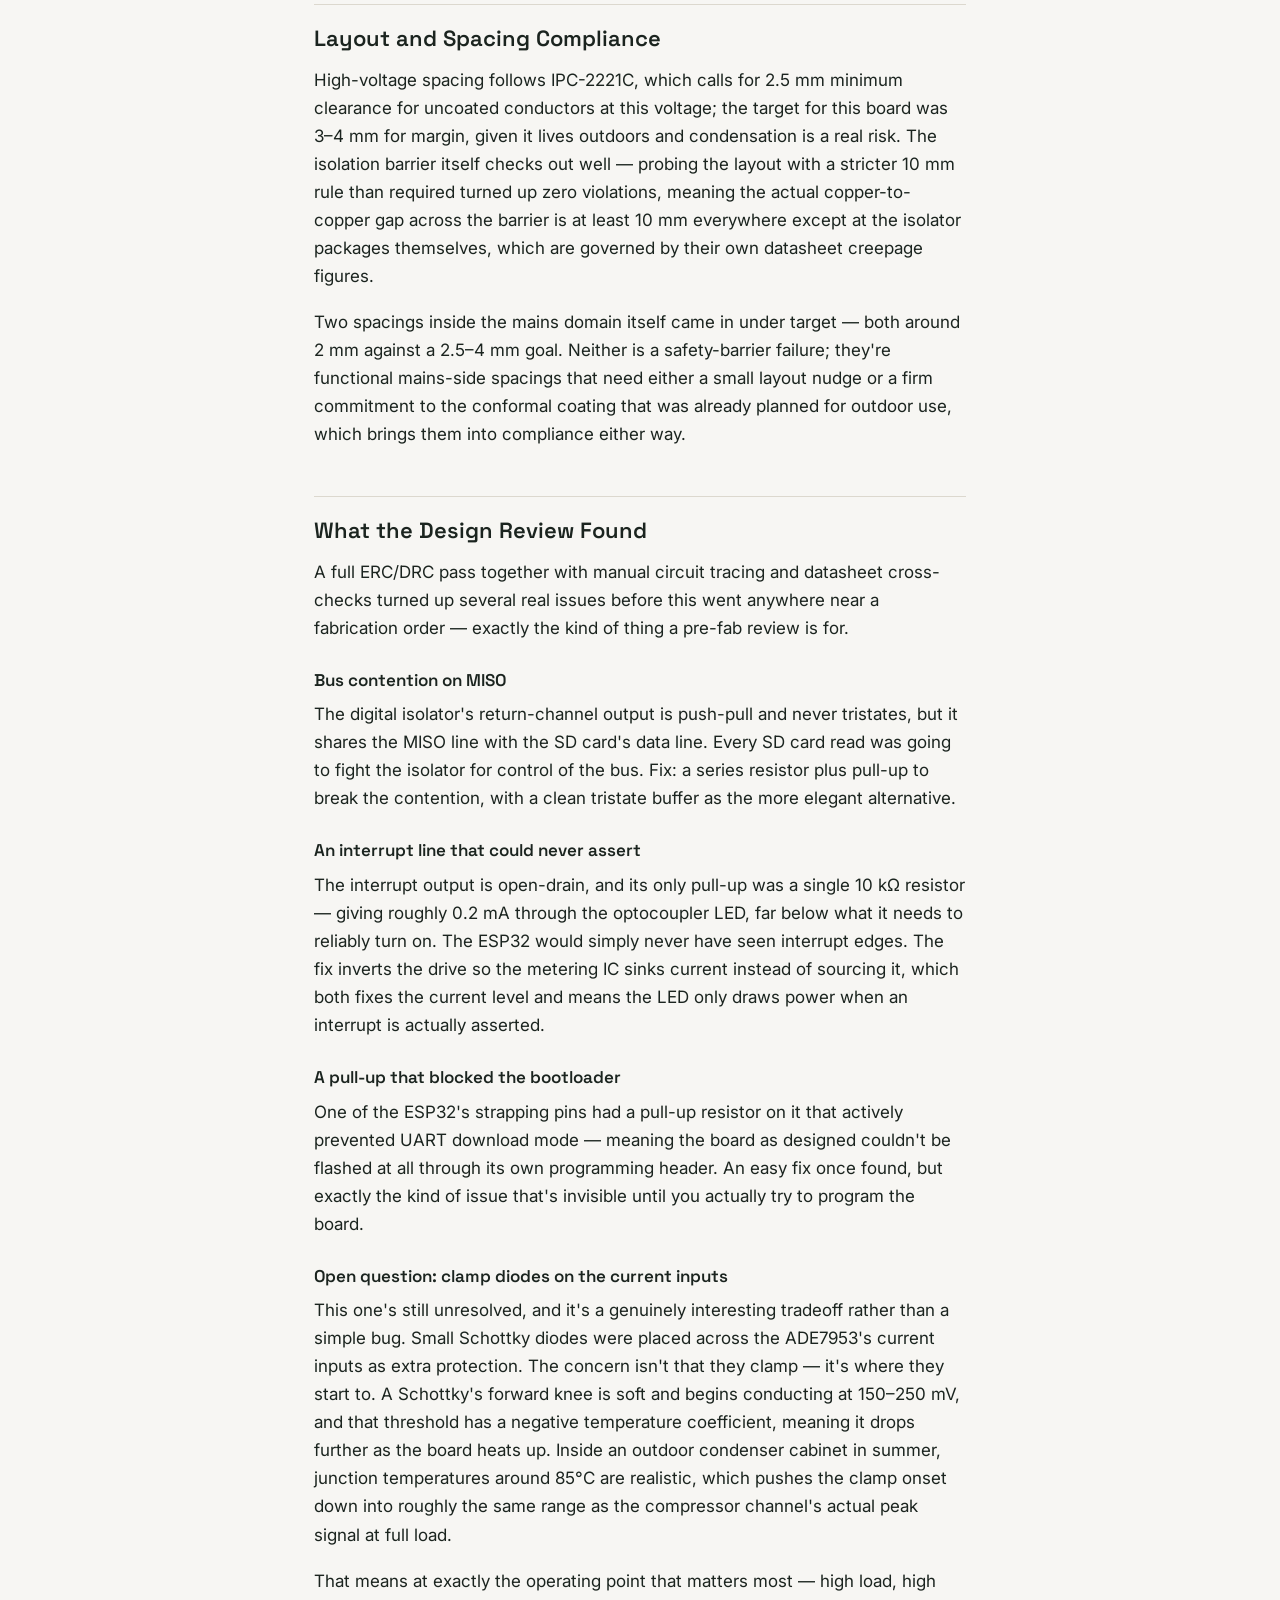
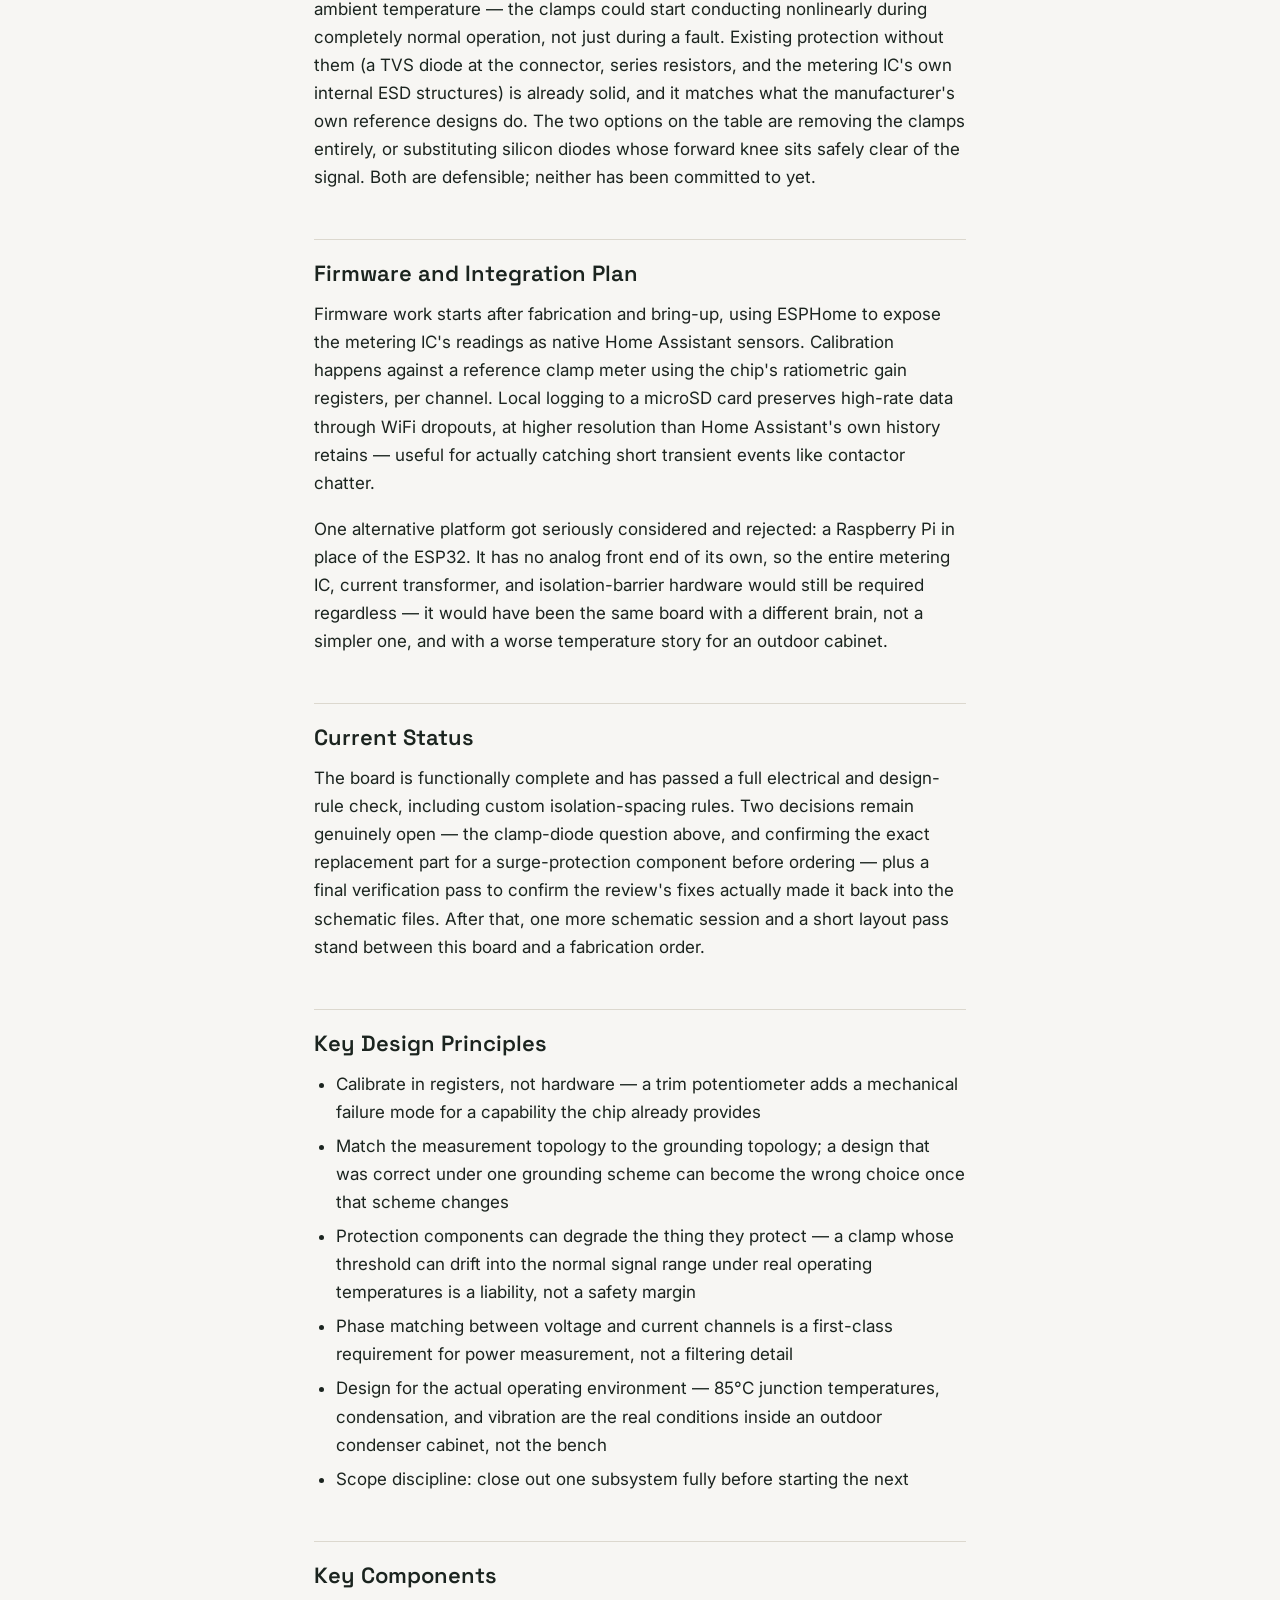
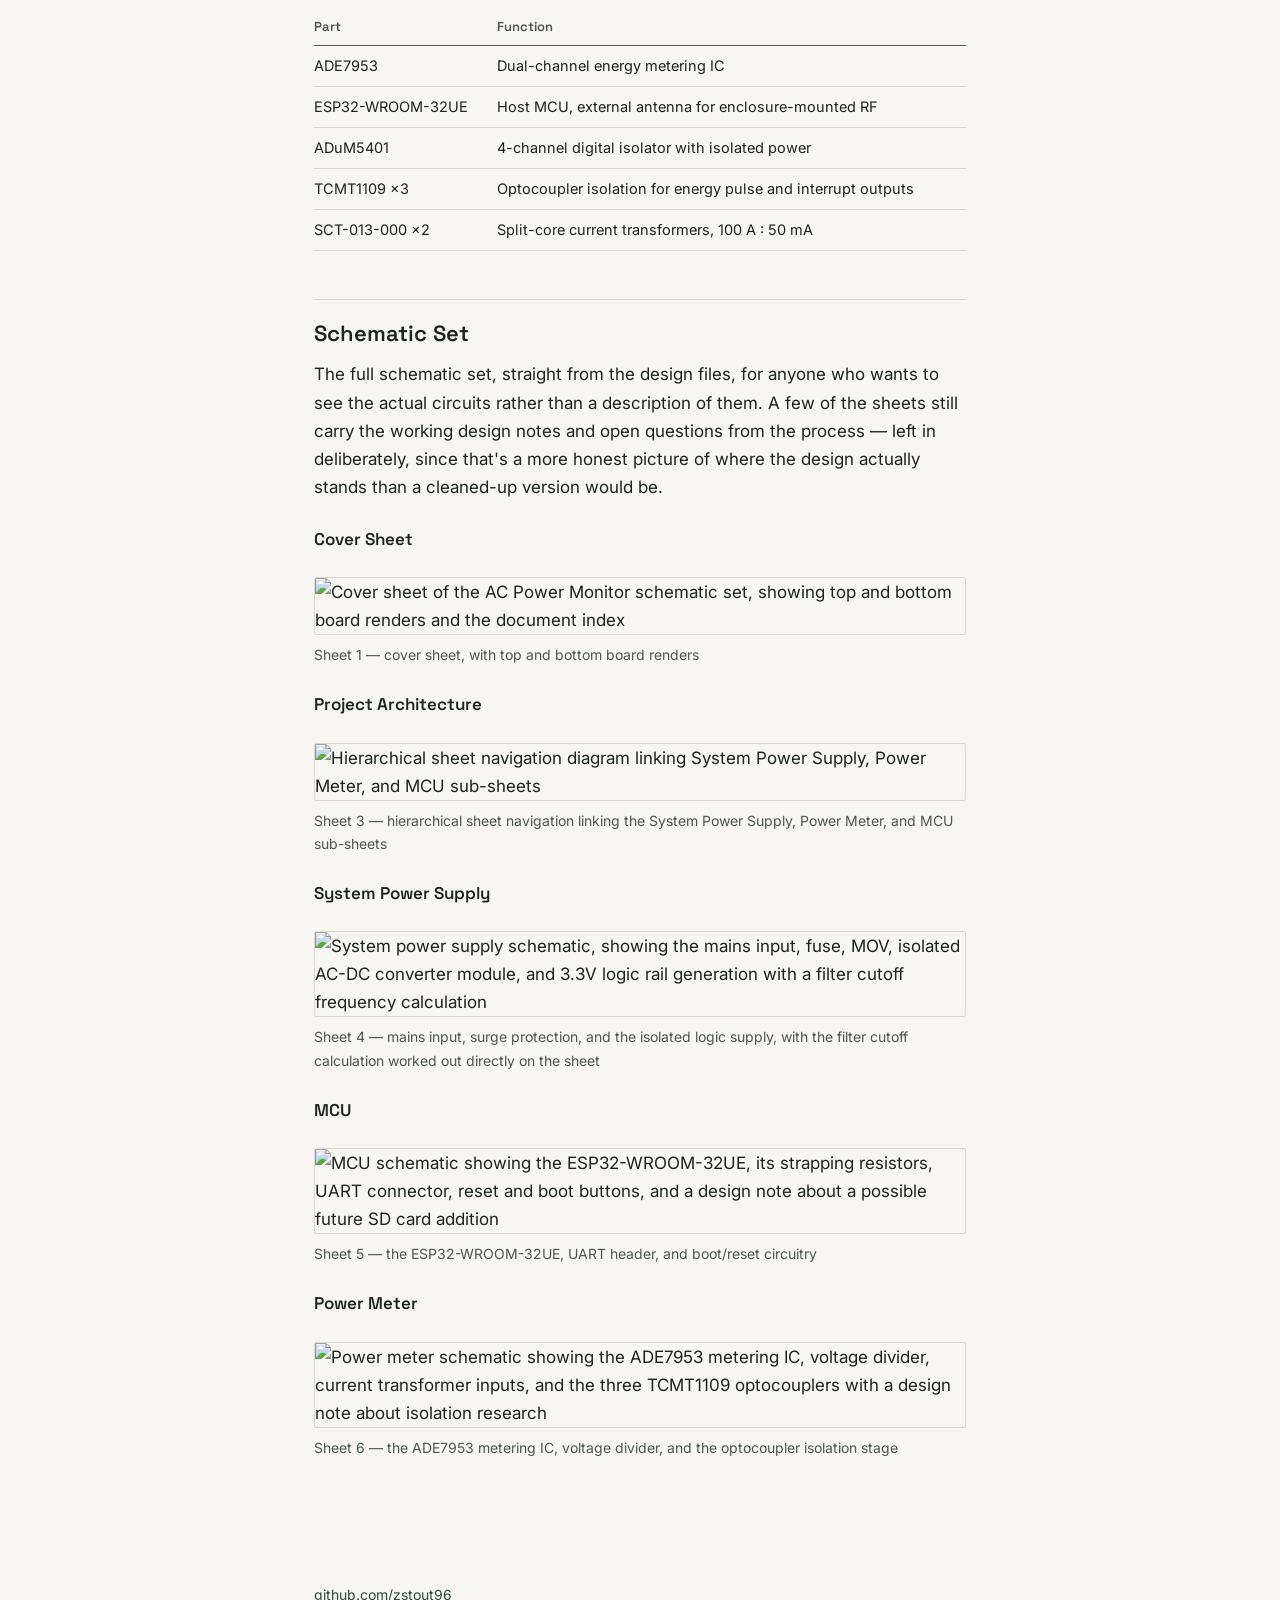
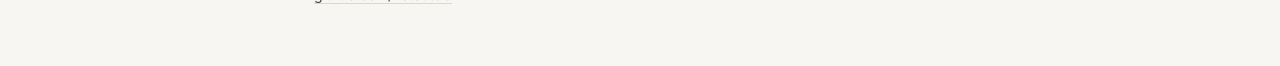
==== commit 4a956676: "Add files via upload" ====
--- a/projects/ac-power-monitor.html
+++ b/projects/ac-power-monitor.html
@@ -51,6 +51,14 @@
     <h2>Background</h2>
     <p>This is a custom energy monitor that installs inside the outdoor condenser unit of a residential 240 VAC split-phase HVAC system, measuring the compressor and the condenser fan motor as two independent channels and reporting to Home Assistant over WiFi. The goal isn't just a power reading — it's a diagnostic tool. Trending inrush current, run current, and power factor over a full cooling season is a way to catch bearing wear, capacitor drift, and refrigerant charge problems while they're still cheap to fix, instead of finding out when the unit fails on the hottest day of the year.</p>
     <p>It's a monitoring device only — no control authority over the contactor or thermostat, and LAN-only, with no internet exposure. The attic blower motor is explicitly out of scope for this revision; one subsystem gets fully closed out before the next one is touched.</p>
+
+    <h2>System Architecture</h2>
+    <p>The block diagram below is straight from the design files: 240 VAC comes in from the condenser circuit and splits three ways — into the current transformers, into the voltage-sensing divider, and into an isolated AC-DC supply. The metering IC handles current, voltage, and power calculations in hardware and hands the result to the ESP32 over SPI, which runs ESPHome and reports everything to Home Assistant over WiFi.</p>
+
+    <figure class="schematic-figure">
+      <img src="../assets/images/ac-power-monitor-sheet2-blockdiagram.png" alt="Block diagram showing 240V AC input splitting into current transformers, voltage sensing, and an isolated power supply, feeding an ADE7953 power metering IC, which connects over I2C/SPI to an ESP32-WROOM-32UE running ESPHome and WiFi">
+      <figcaption>System block diagram, from the schematic set</figcaption>
+    </figure>
 
     <h2>Measurement Approach</h2>
     <p>Current is sensed with two split-core current transformers clamped around the compressor and fan conductors, each feeding a burden resistor and a matched anti-alias filter into a differential input pair on an Analog Devices ADE7953 metering IC. Voltage is sensed deliberately on the load side of the contactor rather than at the supply — that way the board sees the voltage actually delivered to the compressor, including any sag during inrush or drop across aging contactor contacts, both of which are useful diagnostic signals in their own right.</p>
@@ -115,6 +123,39 @@
       <tr><td>TCMT1109 ×3</td><td>Optocoupler isolation for energy pulse and interrupt outputs</td></tr>
       <tr><td>SCT-013-000 ×2</td><td>Split-core current transformers, 100 A : 50 mA</td></tr>
     </table>
+
+    <h2 class="schematic-gallery">Schematic Set</h2>
+    <p>The full schematic set, straight from the design files, for anyone who wants to see the actual circuits rather than a description of them. A few of the sheets still carry the working design notes and open questions from the process — left in deliberately, since that's a more honest picture of where the design actually stands than a cleaned-up version would be.</p>
+
+    <h3>Cover Sheet</h3>
+    <figure class="schematic-figure">
+      <img src="../assets/images/ac-power-monitor-sheet1-cover.png" alt="Cover sheet of the AC Power Monitor schematic set, showing top and bottom board renders and the document index">
+      <figcaption>Sheet 1 — cover sheet, with top and bottom board renders</figcaption>
+    </figure>
+
+    <h3>Project Architecture</h3>
+    <figure class="schematic-figure">
+      <img src="../assets/images/ac-power-monitor-sheet3-architecture.png" alt="Hierarchical sheet navigation diagram linking System Power Supply, Power Meter, and MCU sub-sheets">
+      <figcaption>Sheet 3 — hierarchical sheet navigation linking the System Power Supply, Power Meter, and MCU sub-sheets</figcaption>
+    </figure>
+
+    <h3>System Power Supply</h3>
+    <figure class="schematic-figure">
+      <img src="../assets/images/ac-power-monitor-sheet4-powersupply.png" alt="System power supply schematic, showing the mains input, fuse, MOV, isolated AC-DC converter module, and 3.3V logic rail generation with a filter cutoff frequency calculation">
+      <figcaption>Sheet 4 — mains input, surge protection, and the isolated logic supply, with the filter cutoff calculation worked out directly on the sheet</figcaption>
+    </figure>
+
+    <h3>MCU</h3>
+    <figure class="schematic-figure">
+      <img src="../assets/images/ac-power-monitor-sheet5-mcu.png" alt="MCU schematic showing the ESP32-WROOM-32UE, its strapping resistors, UART connector, reset and boot buttons, and a design note about a possible future SD card addition">
+      <figcaption>Sheet 5 — the ESP32-WROOM-32UE, UART header, and boot/reset circuitry</figcaption>
+    </figure>
+
+    <h3>Power Meter</h3>
+    <figure class="schematic-figure">
+      <img src="../assets/images/ac-power-monitor-sheet6-powermeter.png" alt="Power meter schematic showing the ADE7953 metering IC, voltage divider, current transformer inputs, and the three TCMT1109 optocouplers with a design note about isolation research">
+      <figcaption>Sheet 6 — the ADE7953 metering IC, voltage divider, and the optocoupler isolation stage</figcaption>
+    </figure>
   </article>
 </main>
 
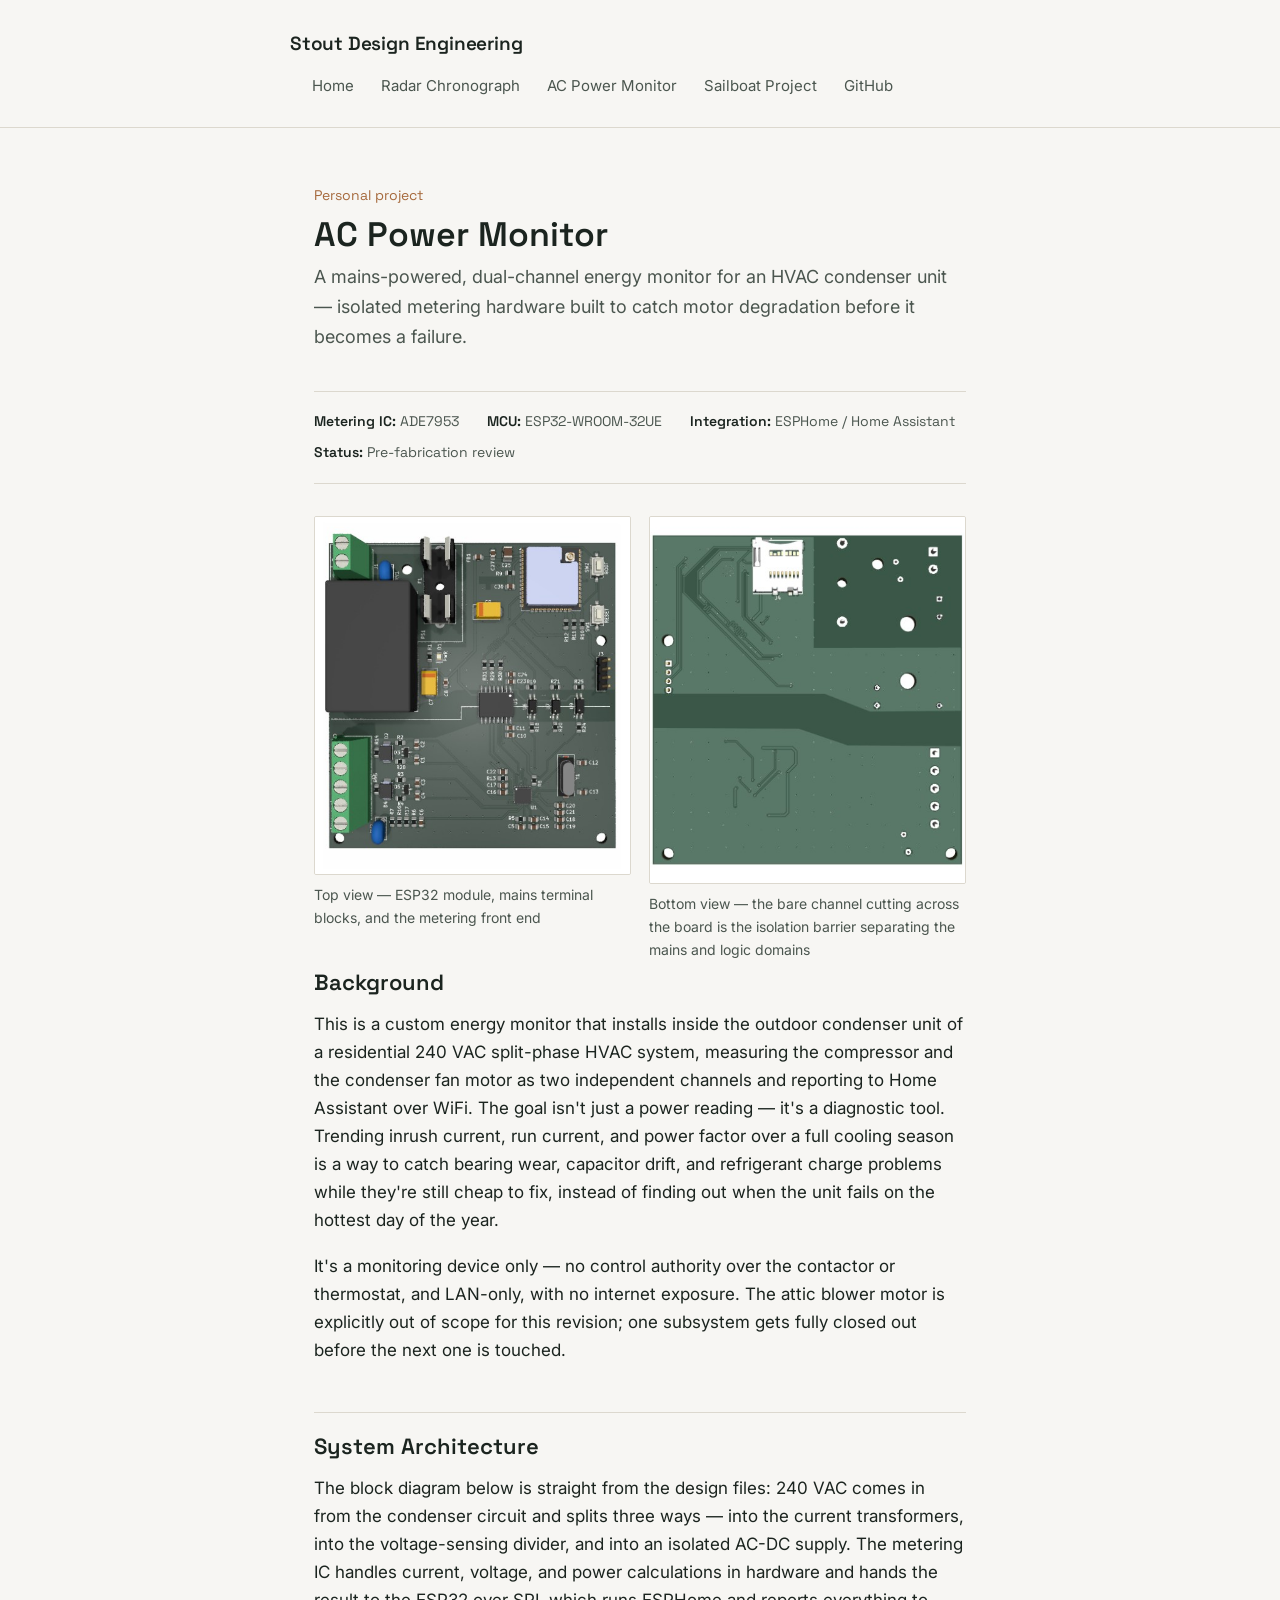
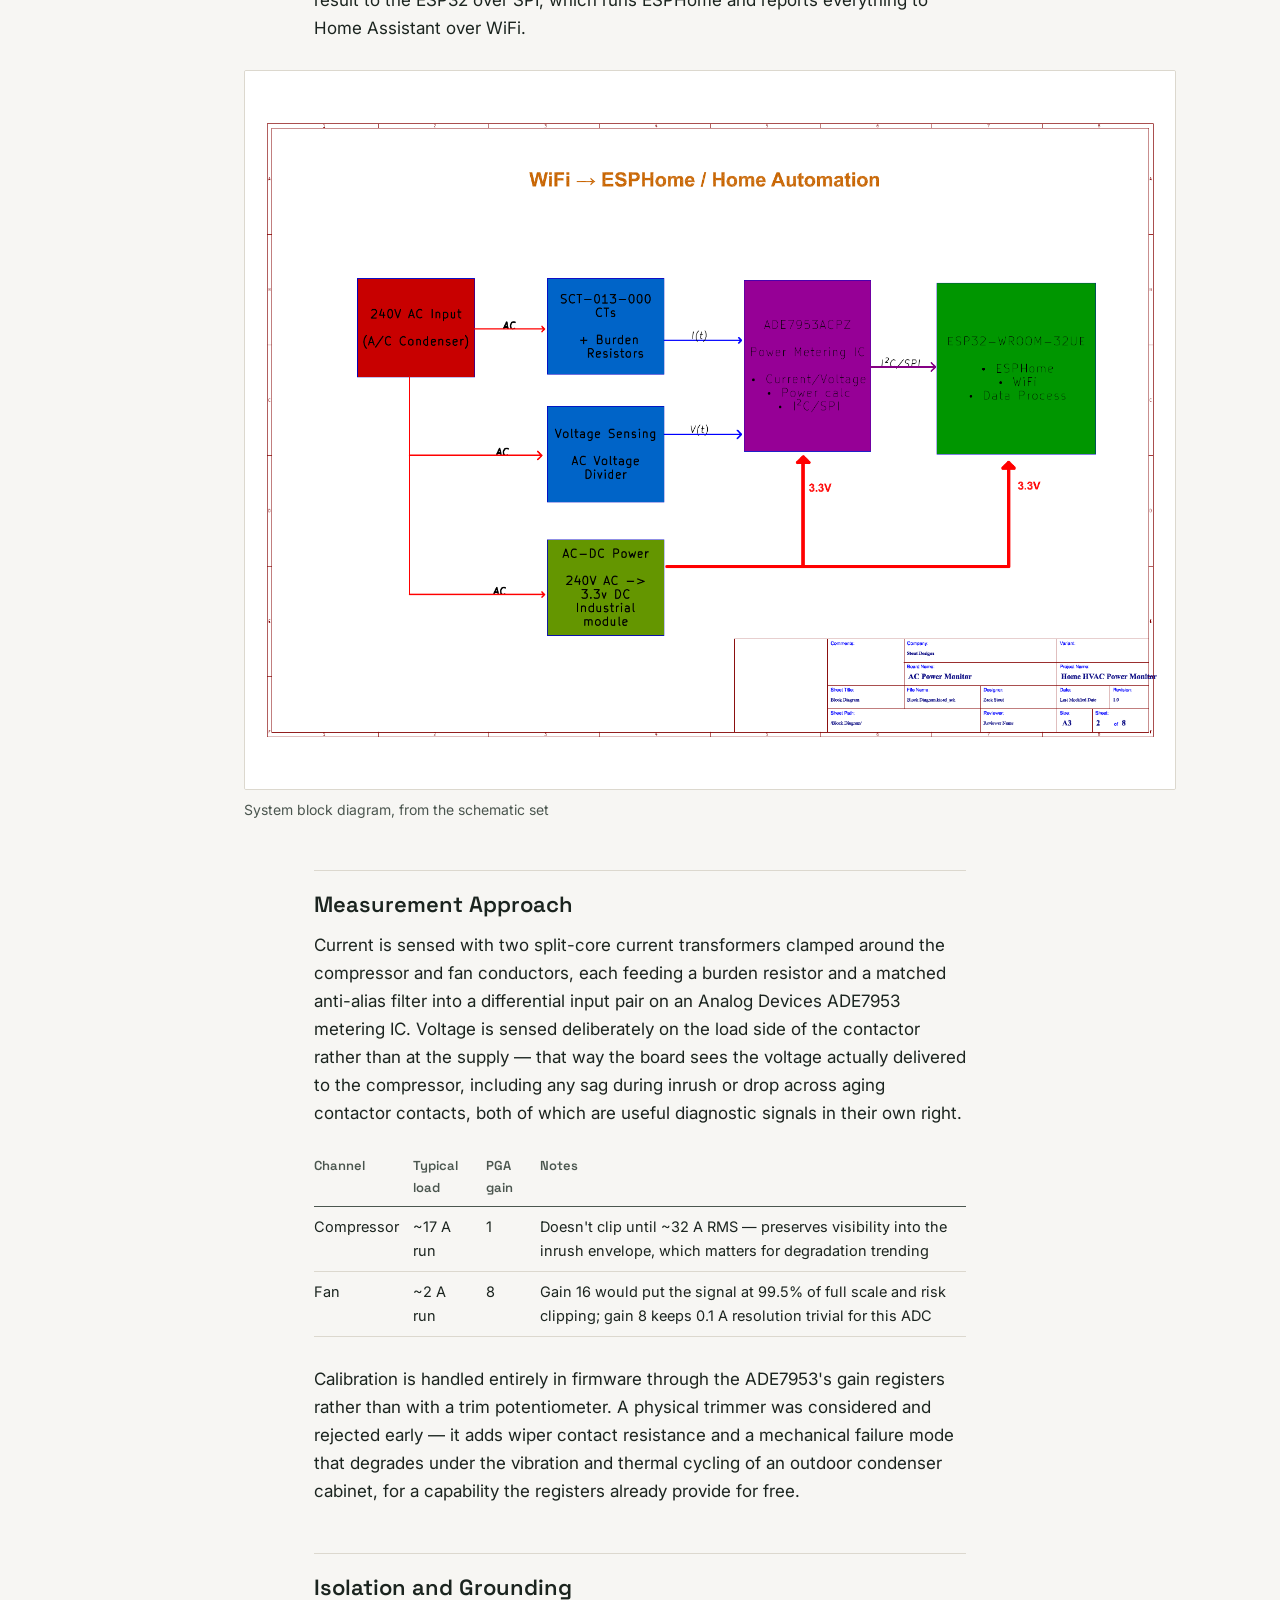
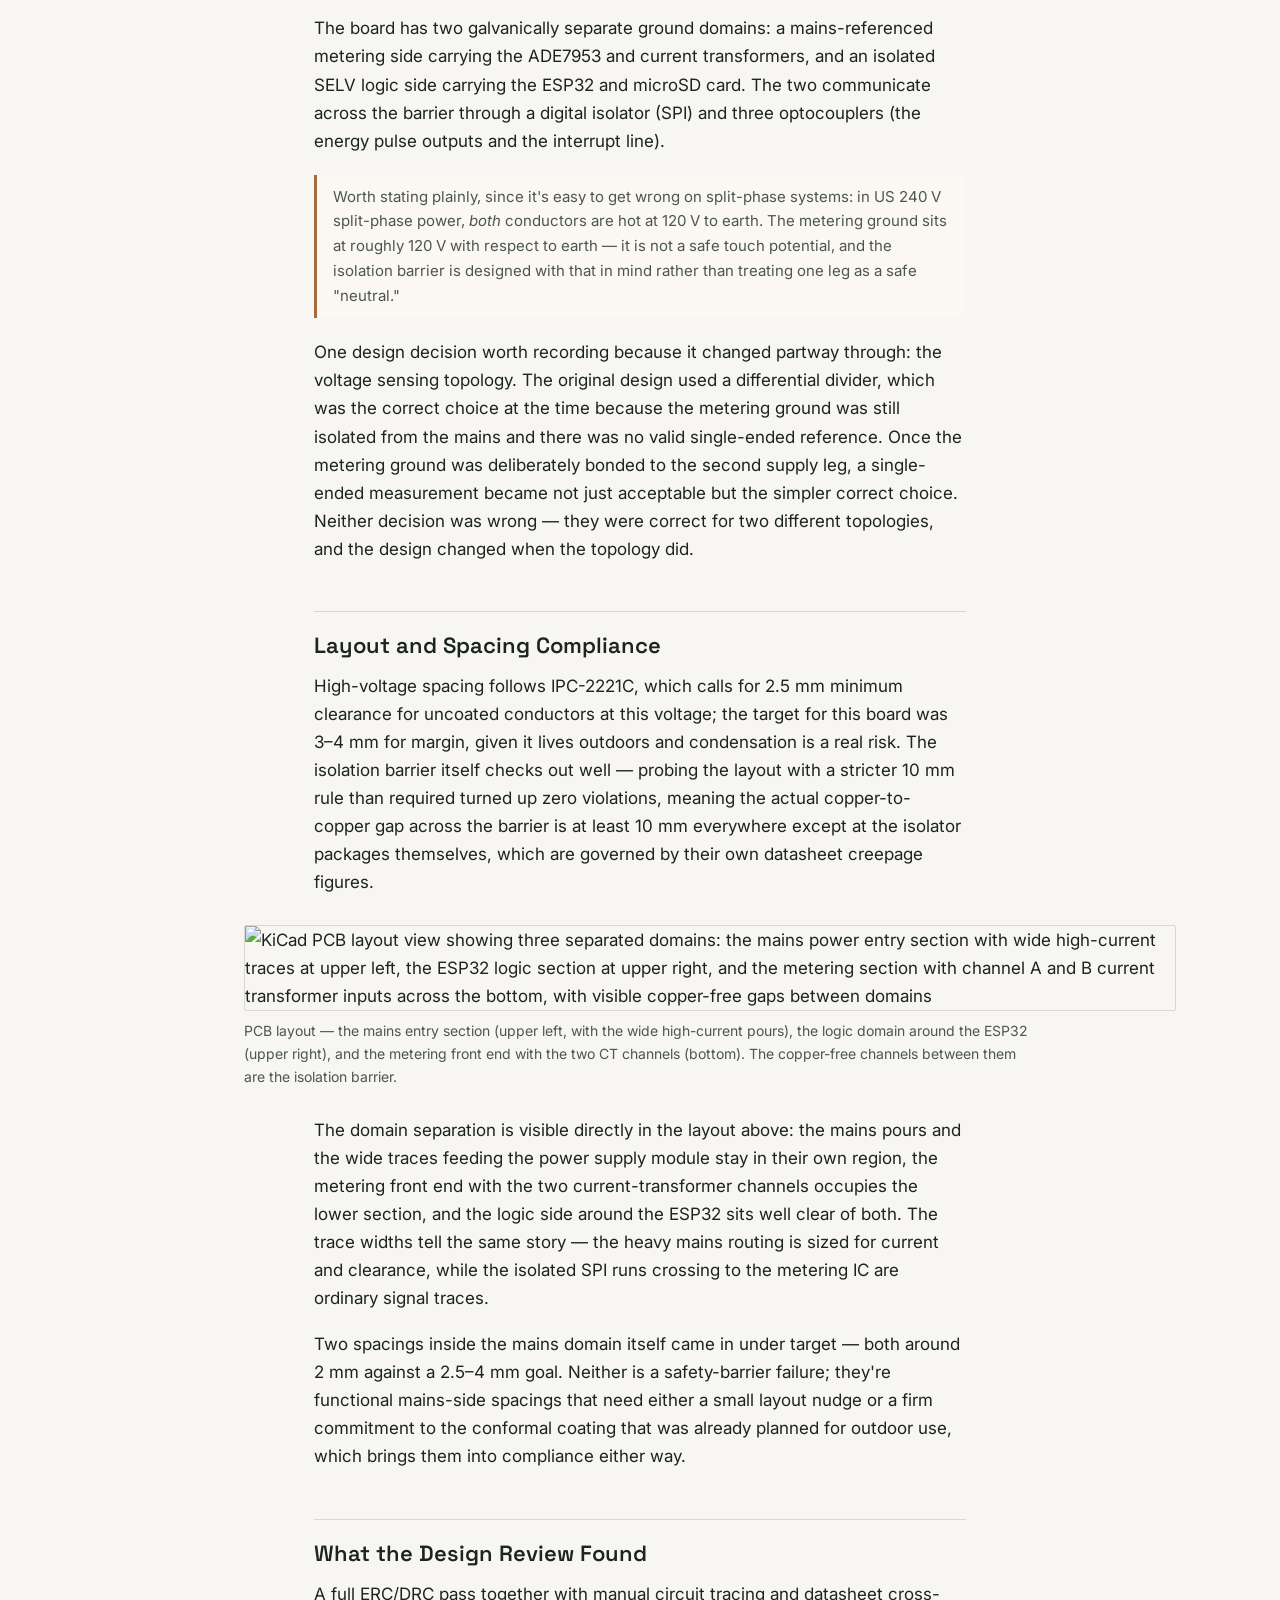
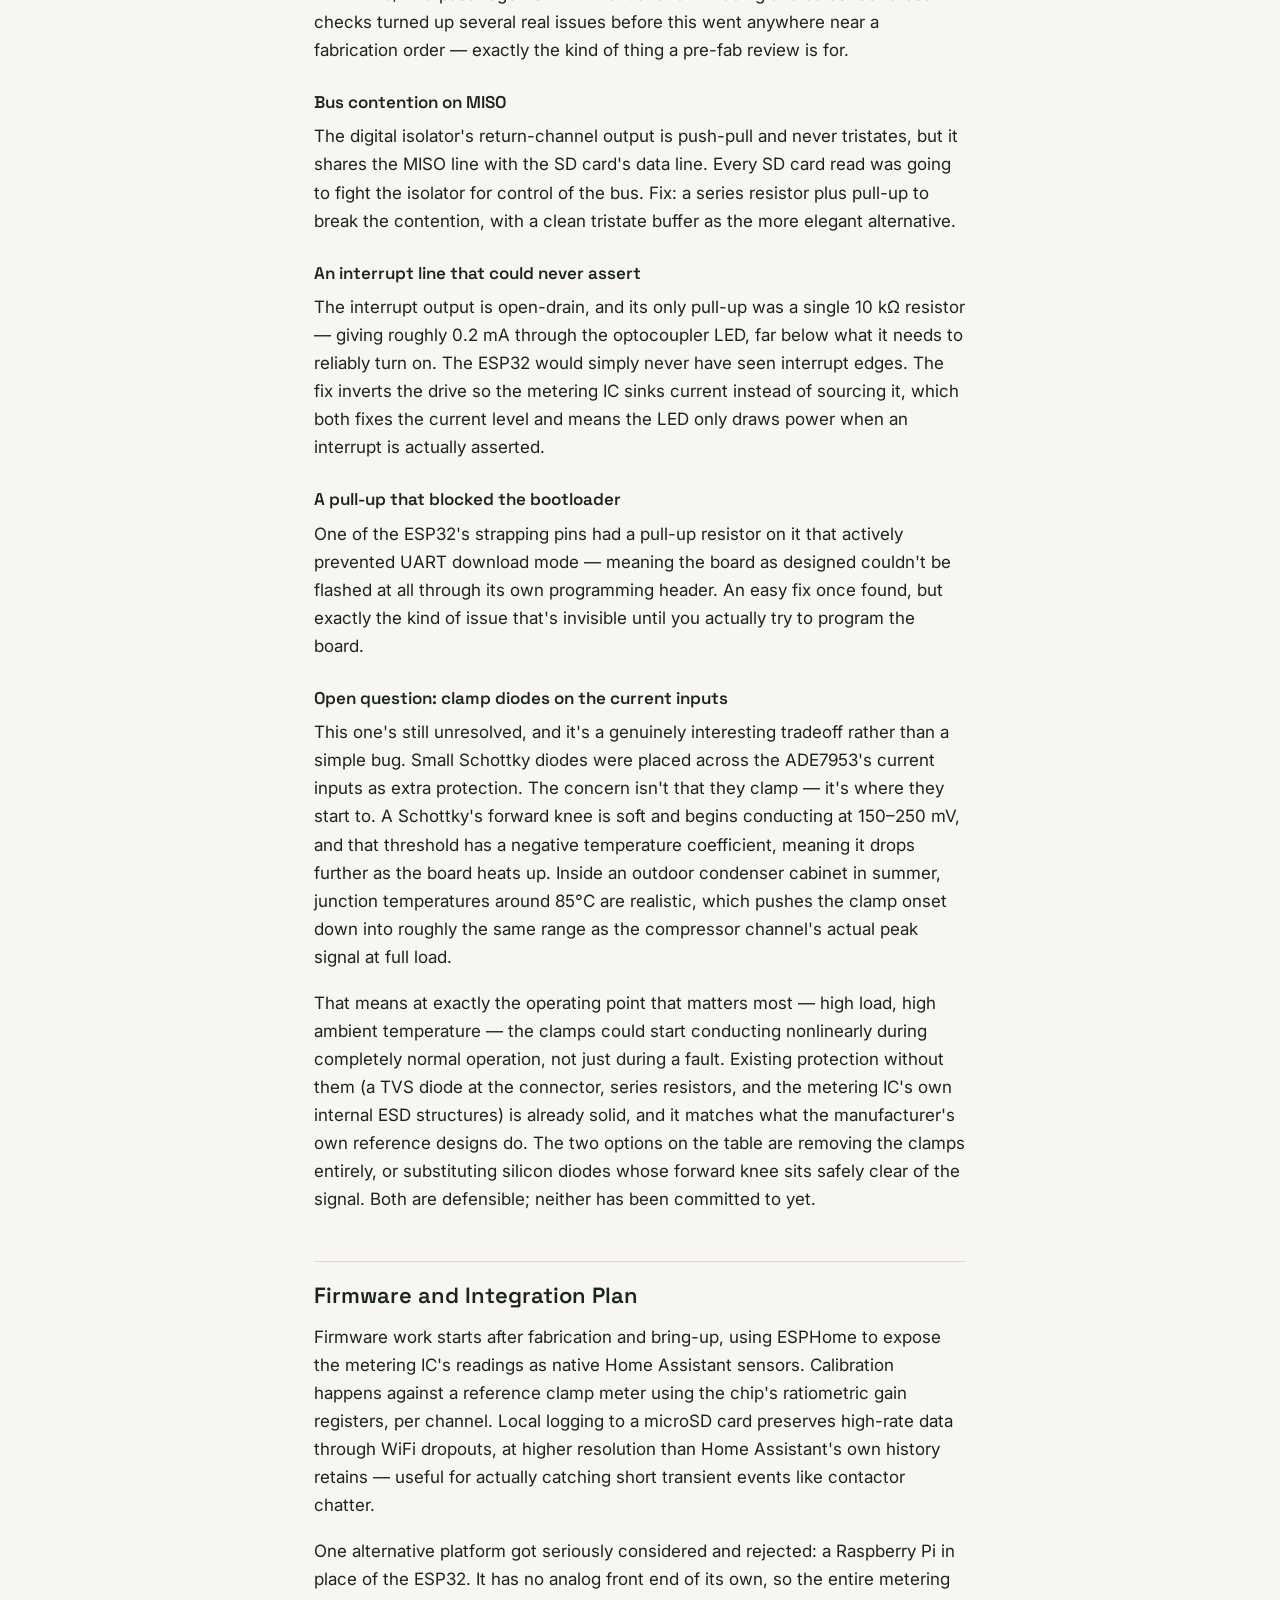
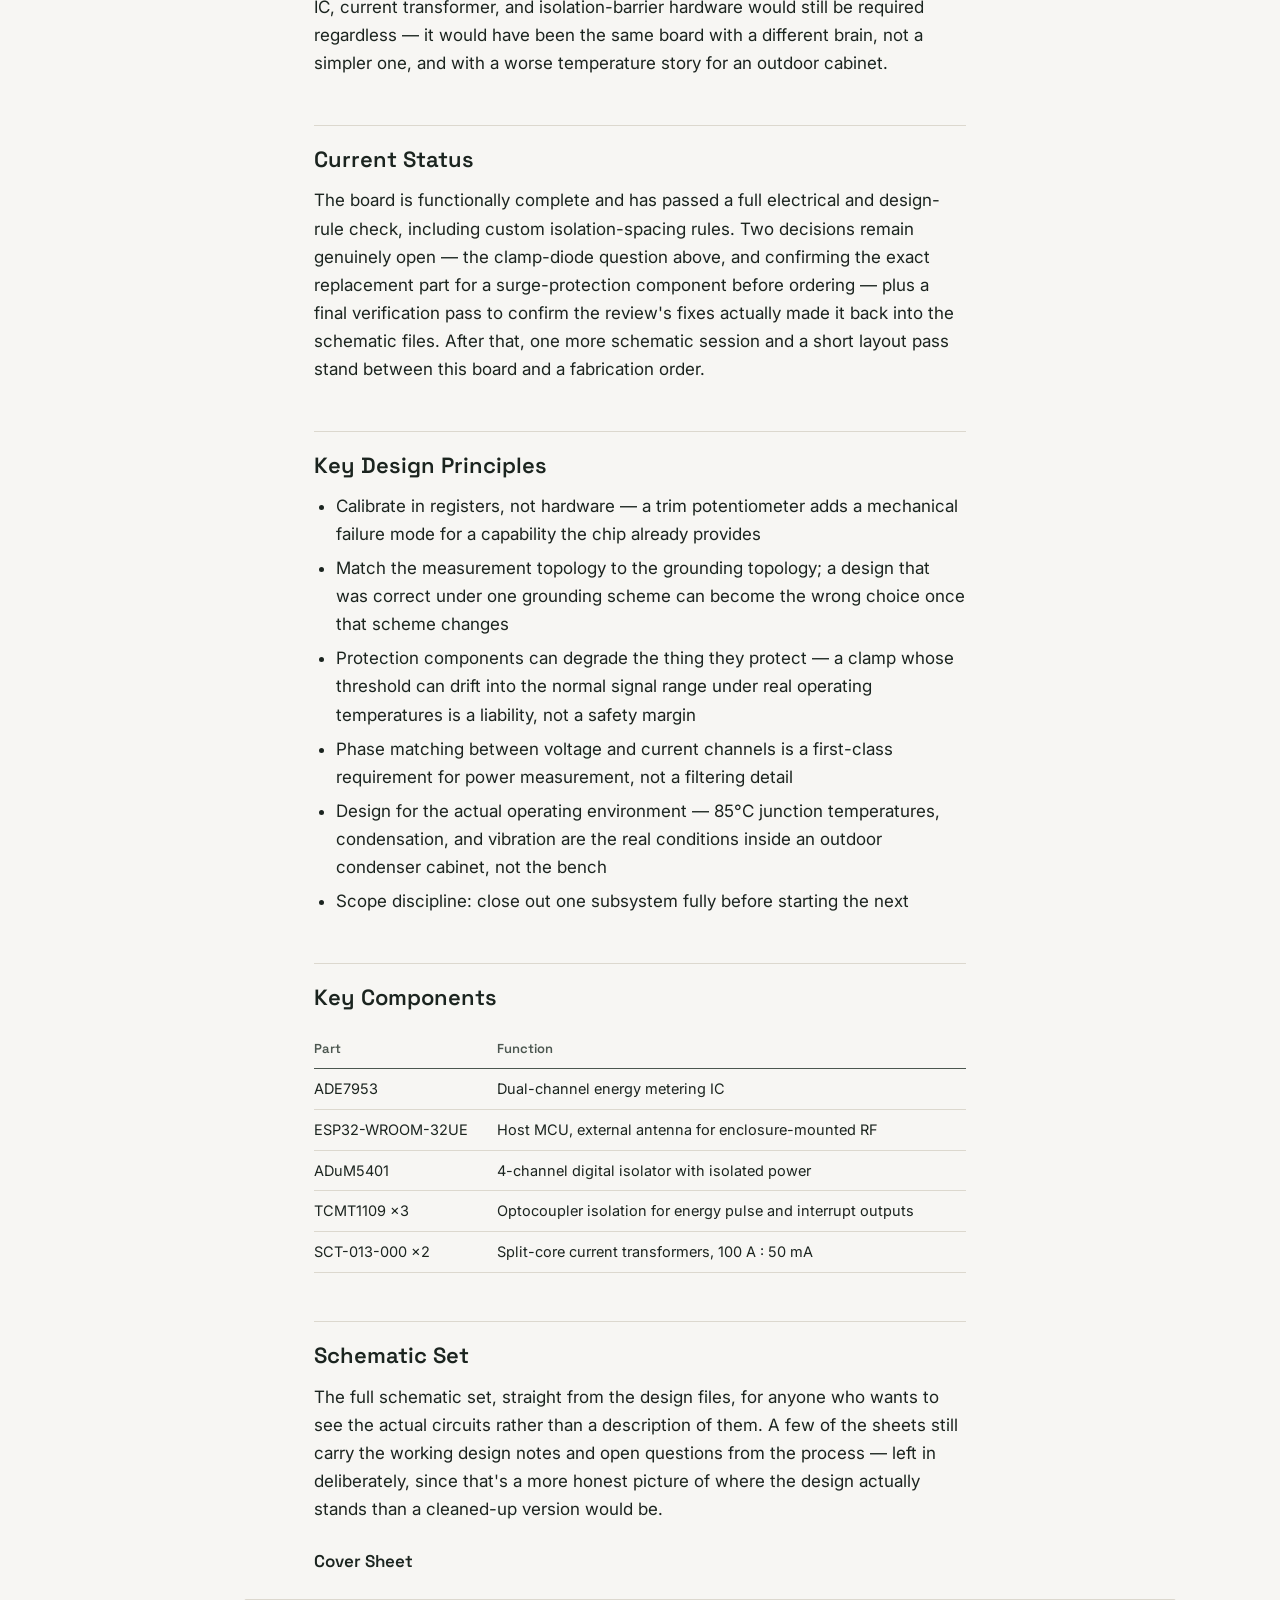
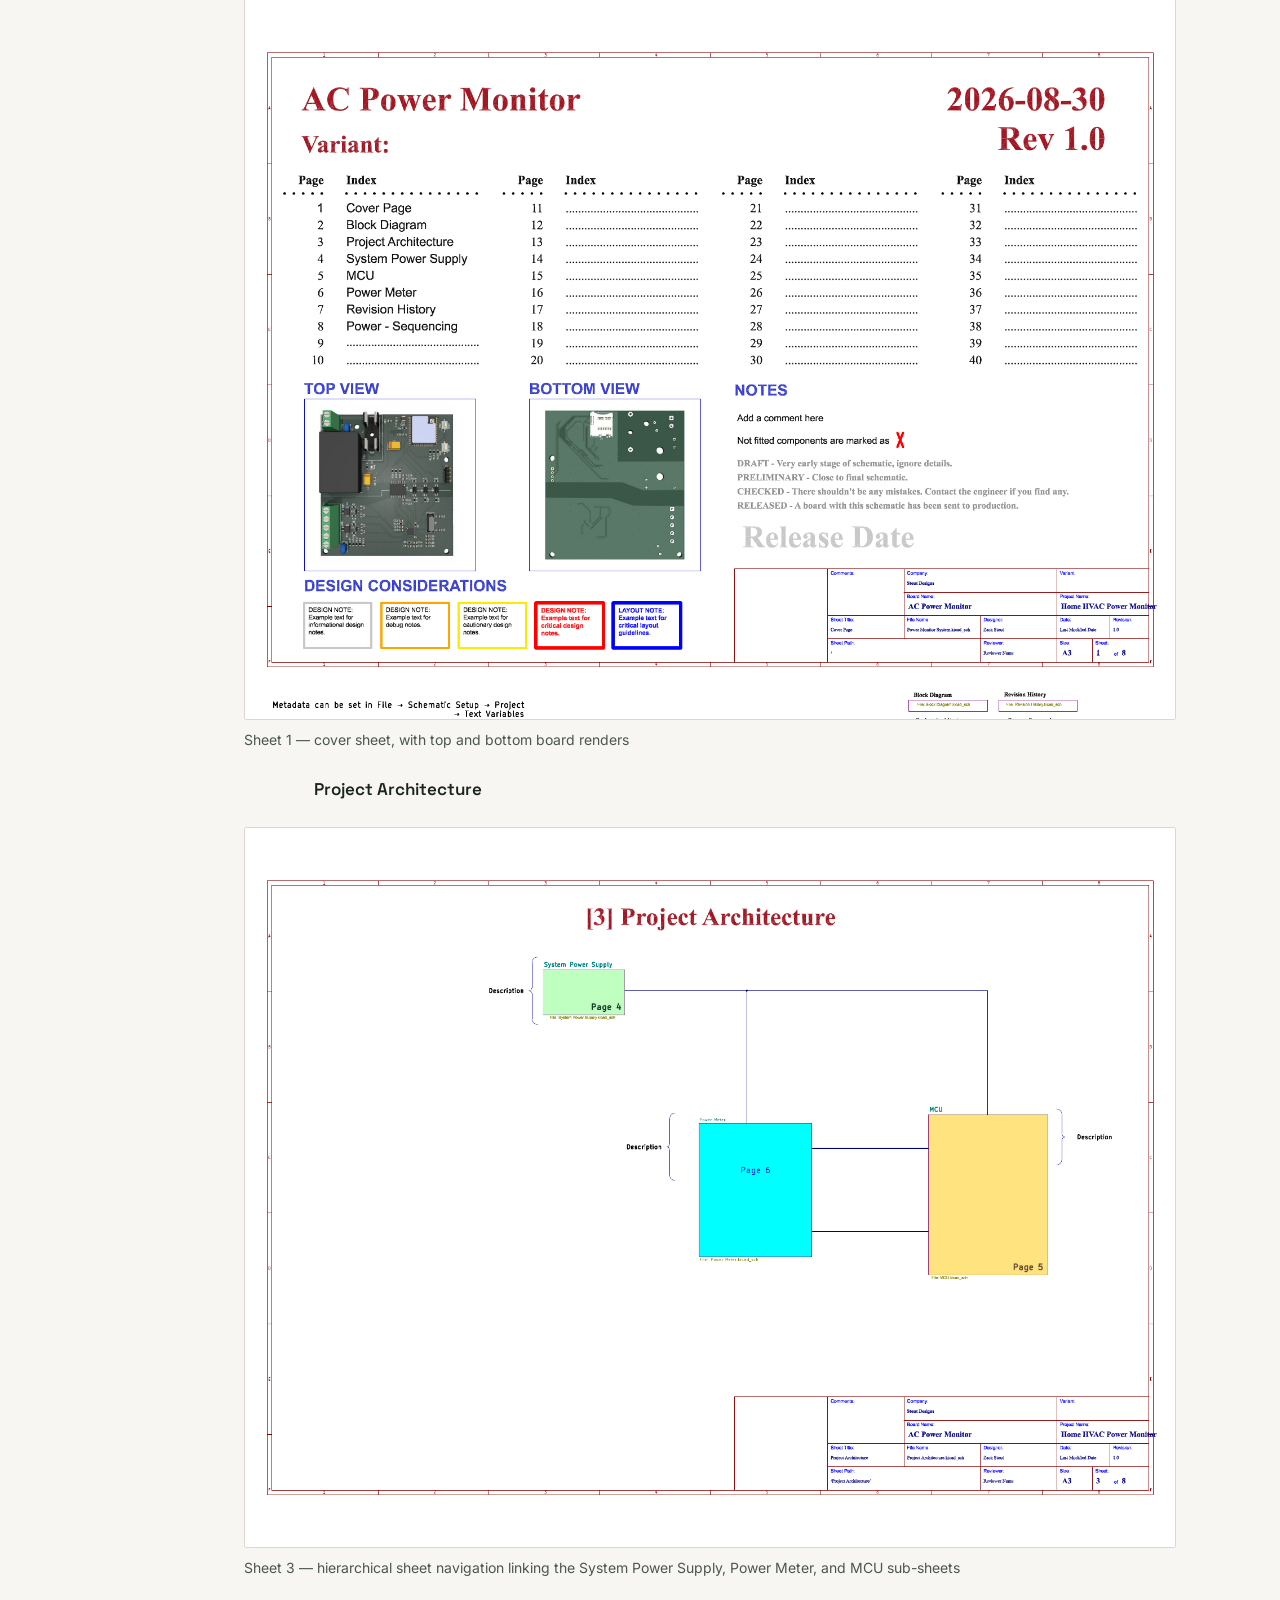
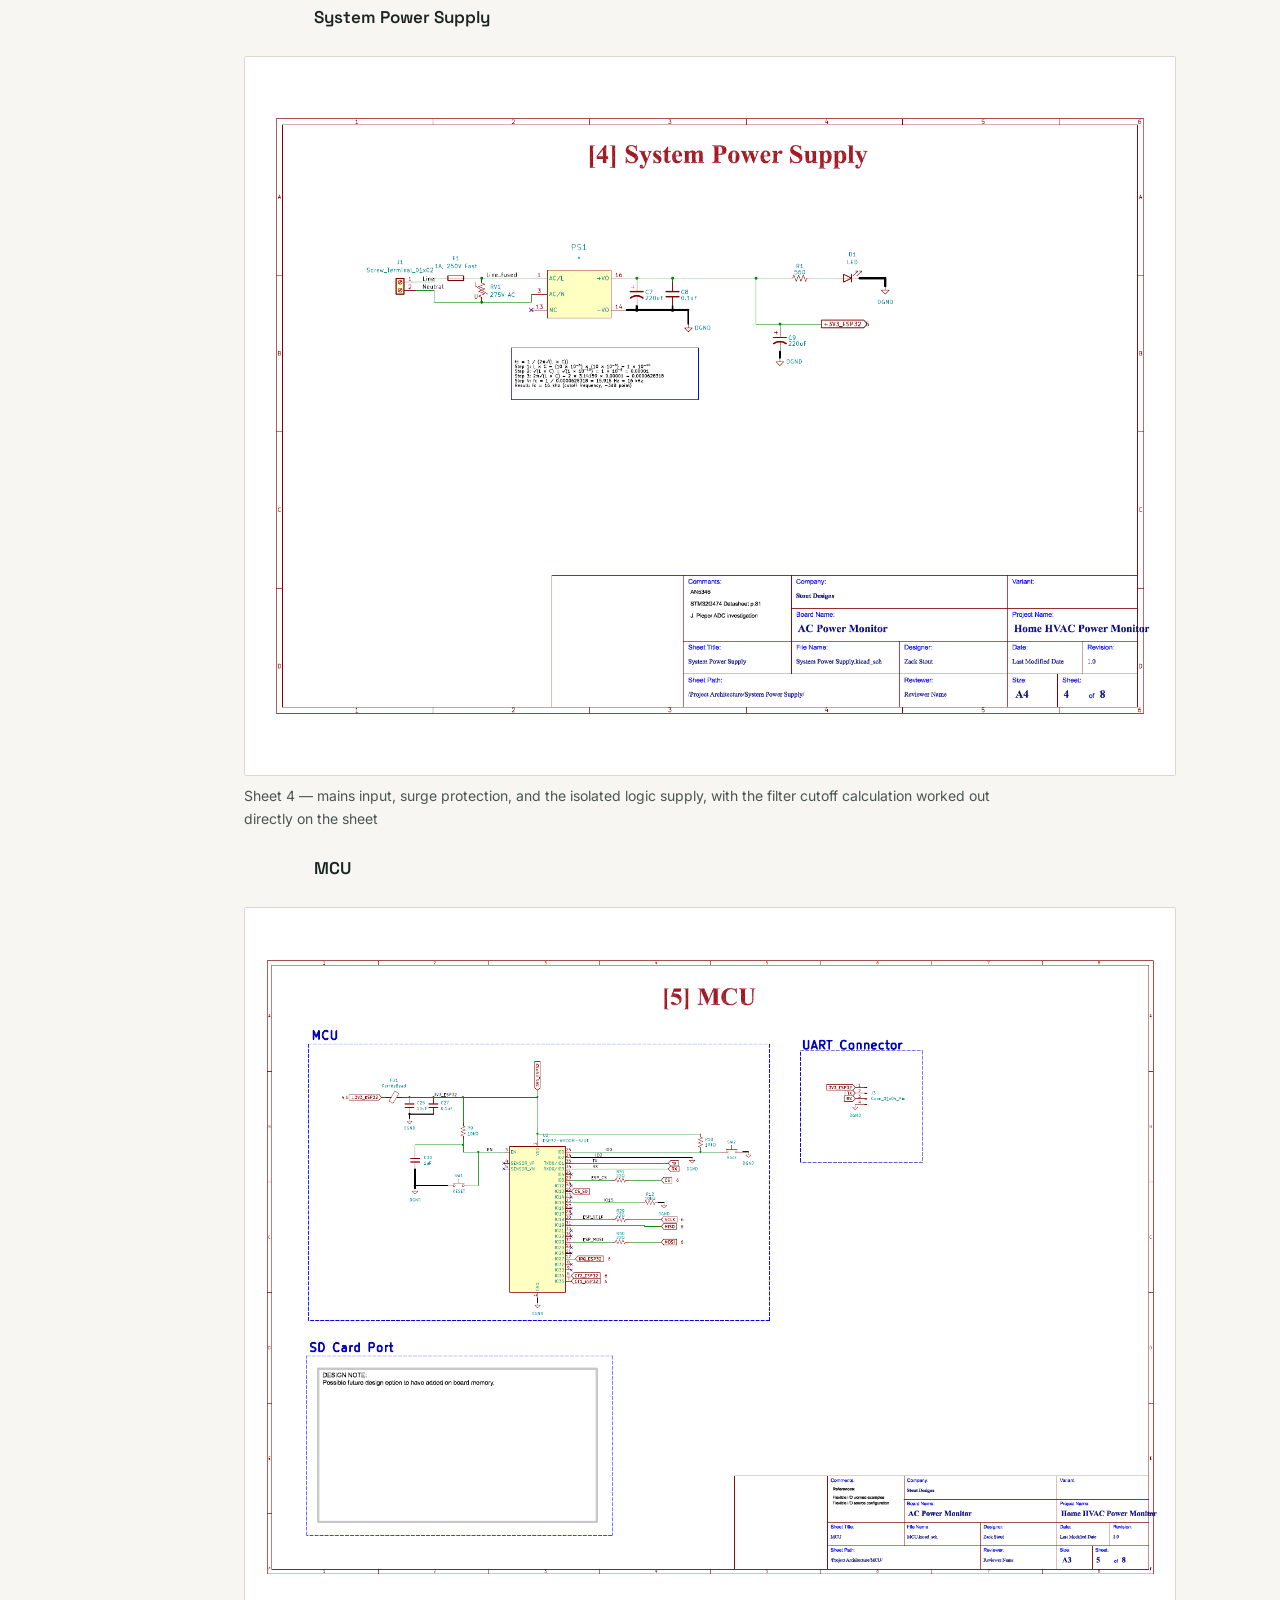
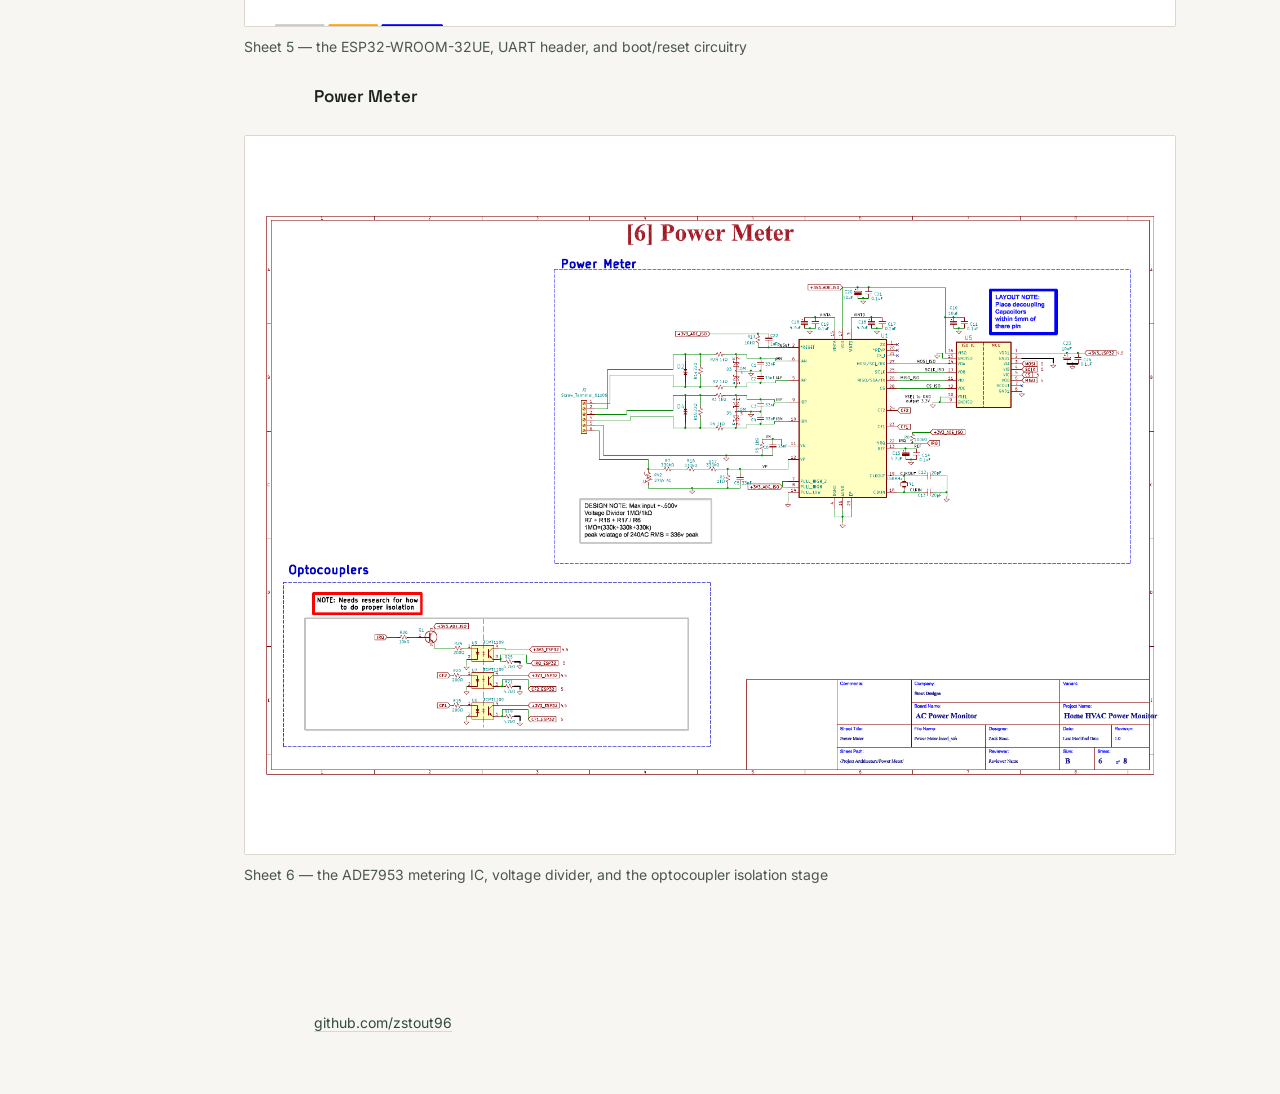
==== commit 4d1a382b: "Add files via upload" ====
--- a/projects/ac-power-monitor.html
+++ b/projects/ac-power-monitor.html
@@ -79,6 +79,14 @@
 
     <h2>Layout and Spacing Compliance</h2>
     <p>High-voltage spacing follows IPC-2221C, which calls for 2.5 mm minimum clearance for uncoated conductors at this voltage; the target for this board was 3–4 mm for margin, given it lives outdoors and condensation is a real risk. The isolation barrier itself checks out well — probing the layout with a stricter 10 mm rule than required turned up zero violations, meaning the actual copper-to-copper gap across the barrier is at least 10 mm everywhere except at the isolator packages themselves, which are governed by their own datasheet creepage figures.</p>
+
+    <figure class="schematic-figure">
+      <img src="../assets/images/ac-power-monitor-layout.png" alt="KiCad PCB layout view showing three separated domains: the mains power entry section with wide high-current traces at upper left, the ESP32 logic section at upper right, and the metering section with channel A and B current transformer inputs across the bottom, with visible copper-free gaps between domains">
+      <figcaption>PCB layout — the mains entry section (upper left, with the wide high-current pours), the logic domain around the ESP32 (upper right), and the metering front end with the two CT channels (bottom). The copper-free channels between them are the isolation barrier.</figcaption>
+    </figure>
+
+    <p>The domain separation is visible directly in the layout above: the mains pours and the wide traces feeding the power supply module stay in their own region, the metering front end with the two current-transformer channels occupies the lower section, and the logic side around the ESP32 sits well clear of both. The trace widths tell the same story — the heavy mains routing is sized for current and clearance, while the isolated SPI runs crossing to the metering IC are ordinary signal traces.</p>
+
     <p>Two spacings inside the mains domain itself came in under target — both around 2 mm against a 2.5–4 mm goal. Neither is a safety-barrier failure; they're functional mains-side spacings that need either a small layout nudge or a firm commitment to the conformal coating that was already planned for outdoor use, which brings them into compliance either way.</p>
 
     <h2>What the Design Review Found</h2>
--- a/assets/css/style.css
+++ b/assets/css/style.css
@@ -248,3 +248,21 @@
   font-size: 17px;
   margin: 28px 0 10px;
 }
+
+.schematic-figure {
+  margin: 28px -70px;
+}
+
+.schematic-figure img {
+  width: calc(100% + 140px);
+  max-width: none;
+}
+
+.schematic-gallery h3 {
+  margin-top: 40px;
+}
+
+@media (max-width: 620px) {
+  .schematic-figure { margin: 28px 0; }
+  .schematic-figure img { width: 100%; }
+}
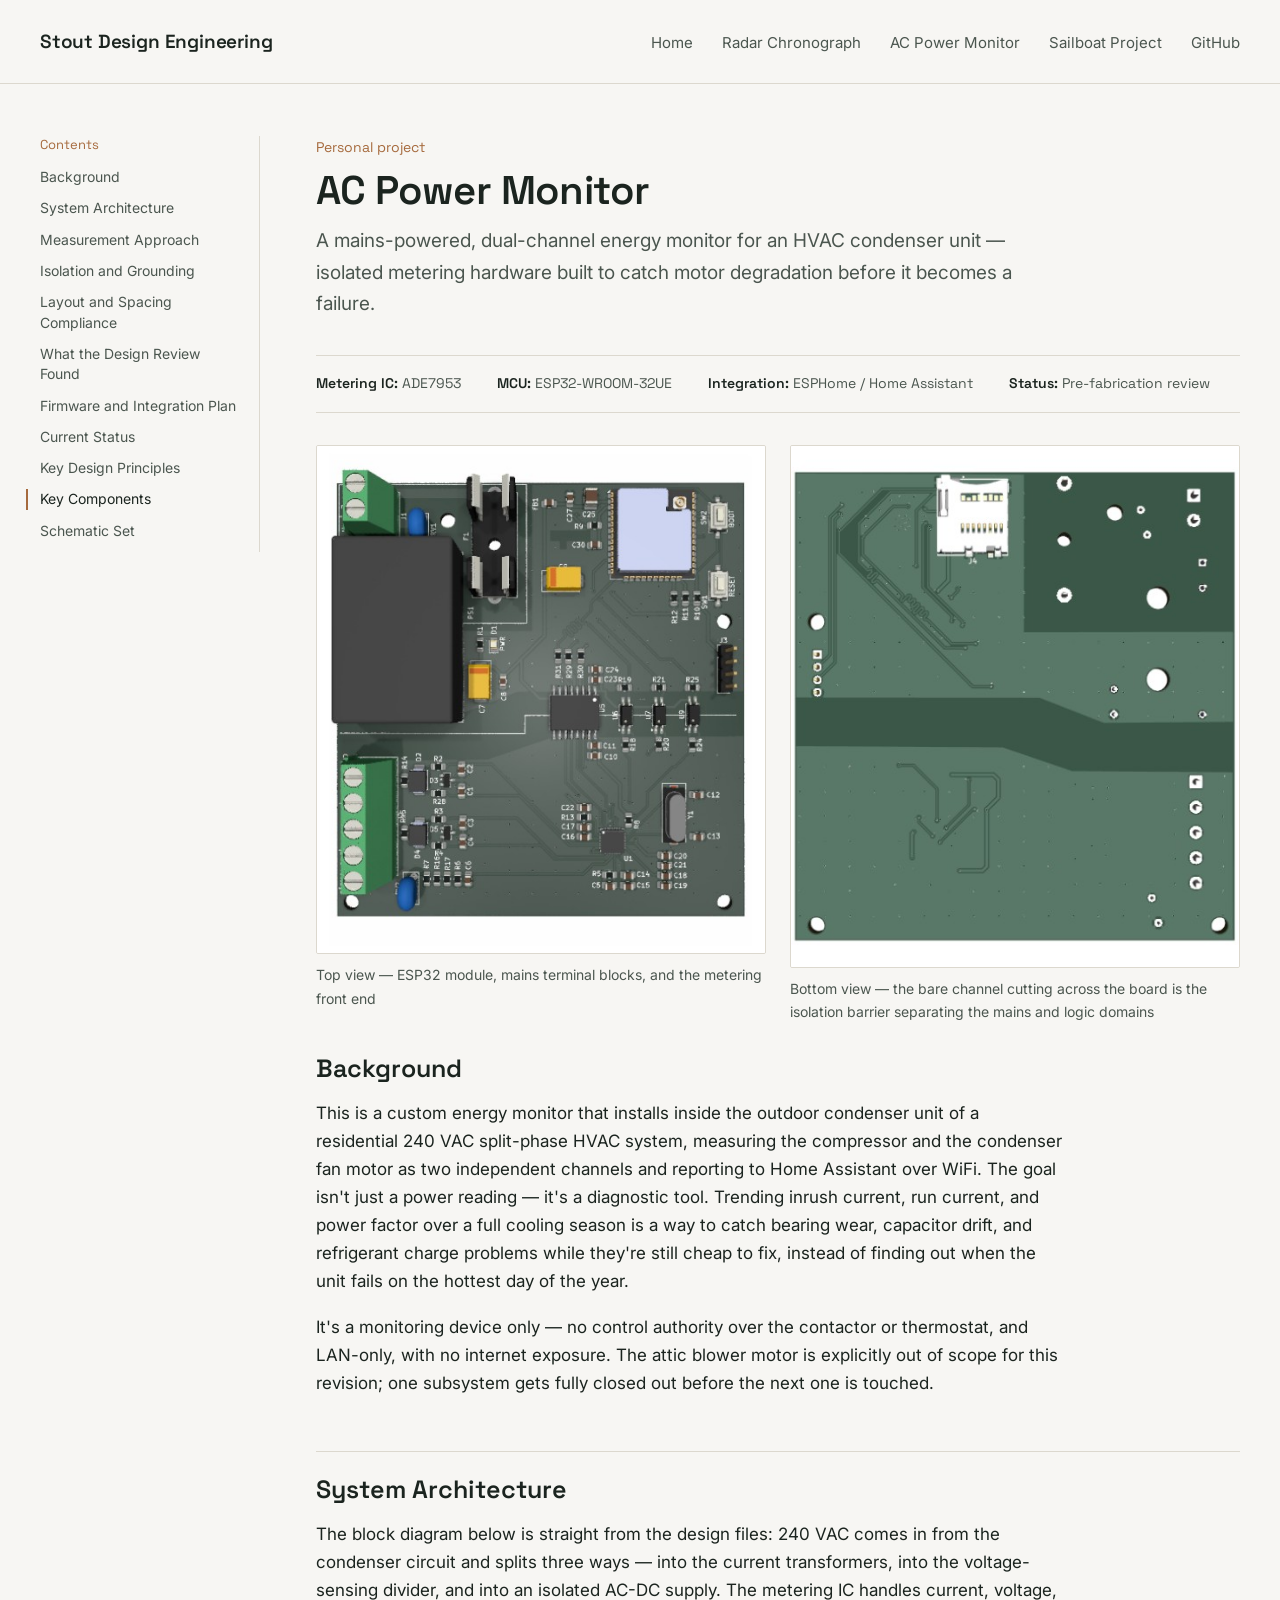
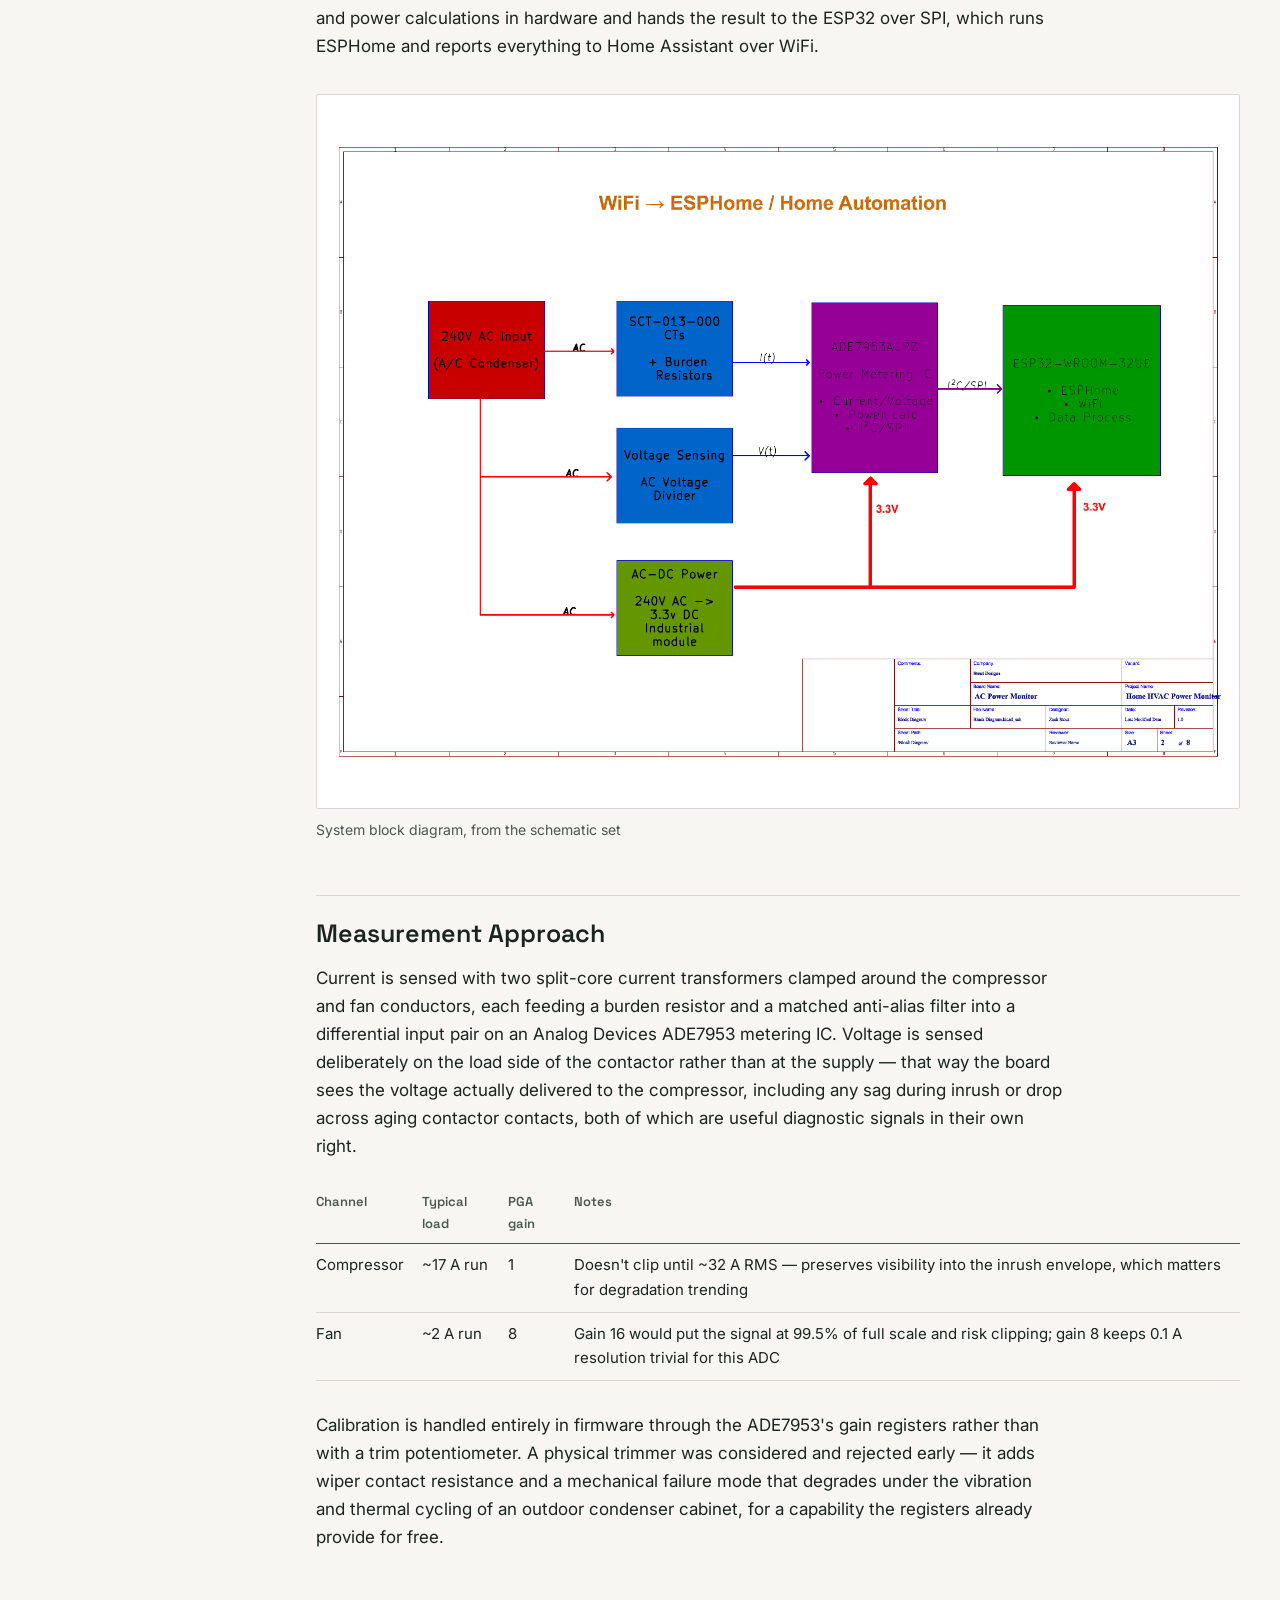
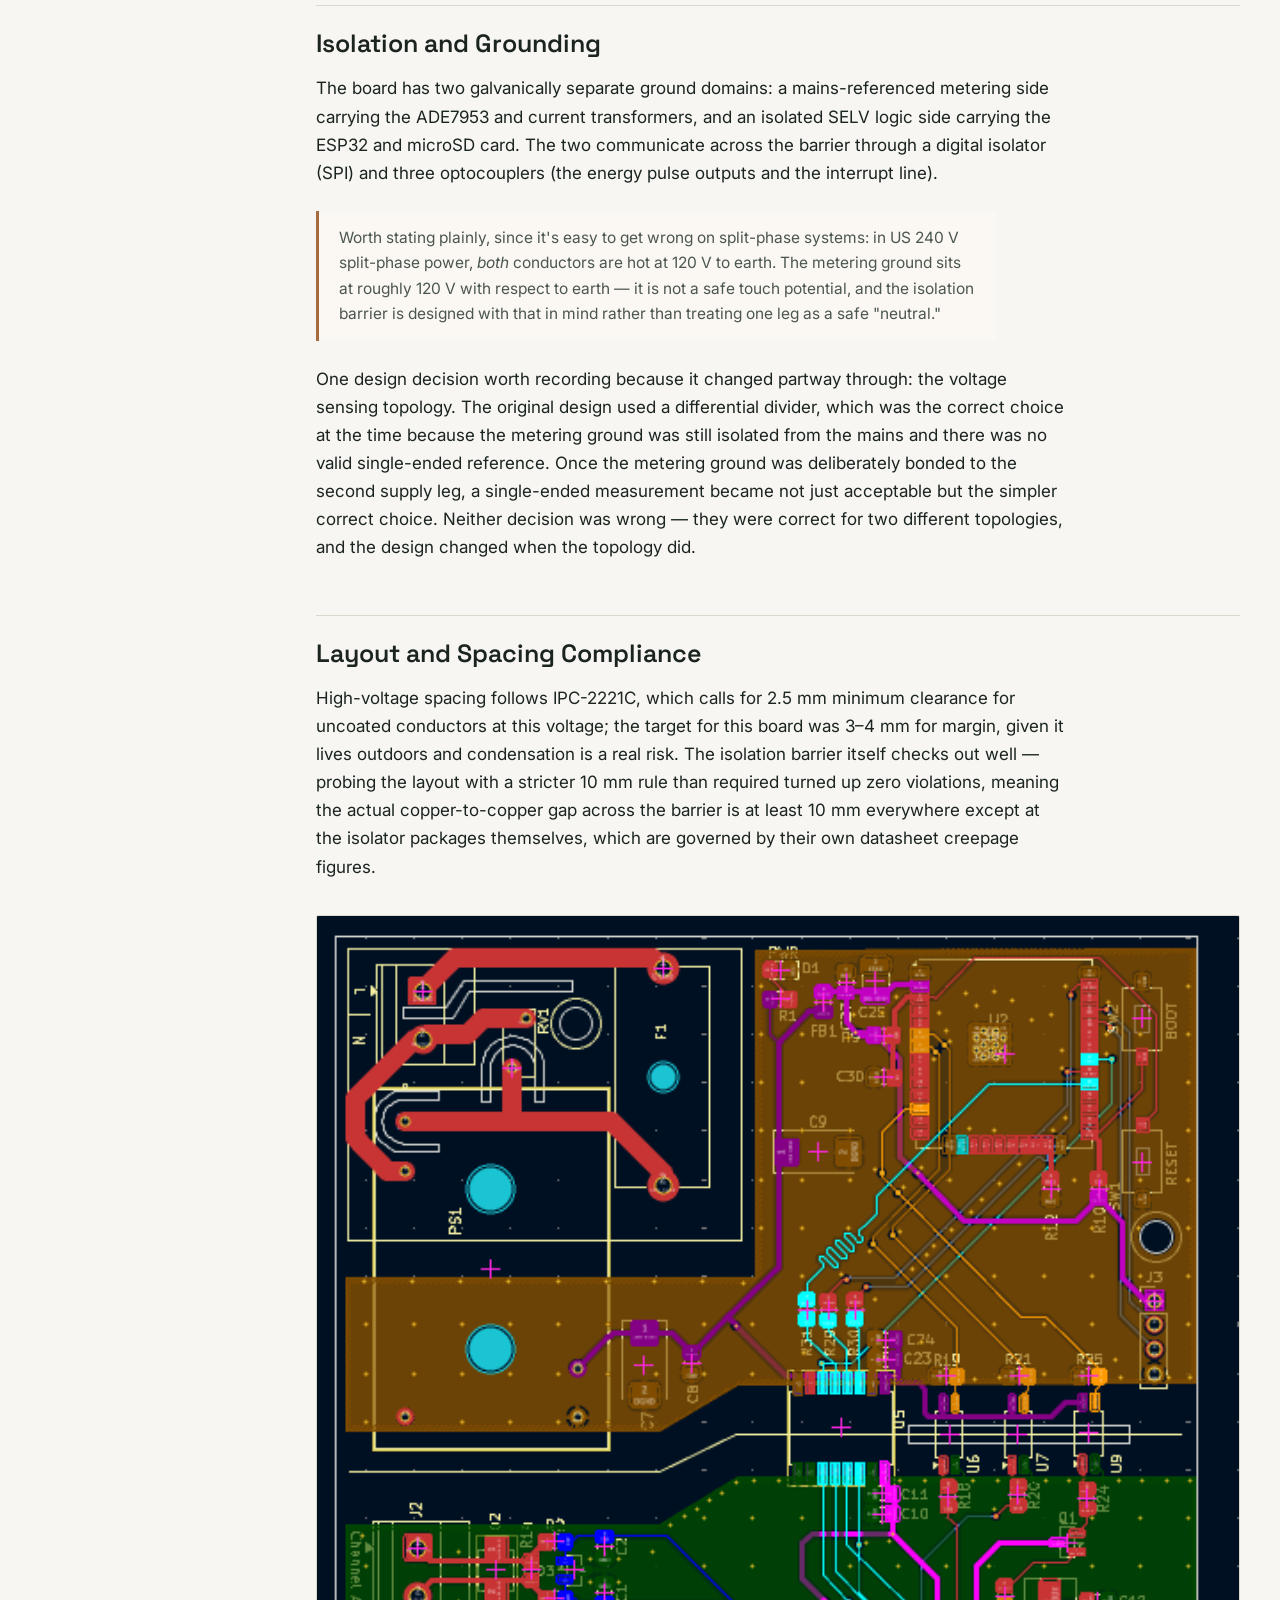
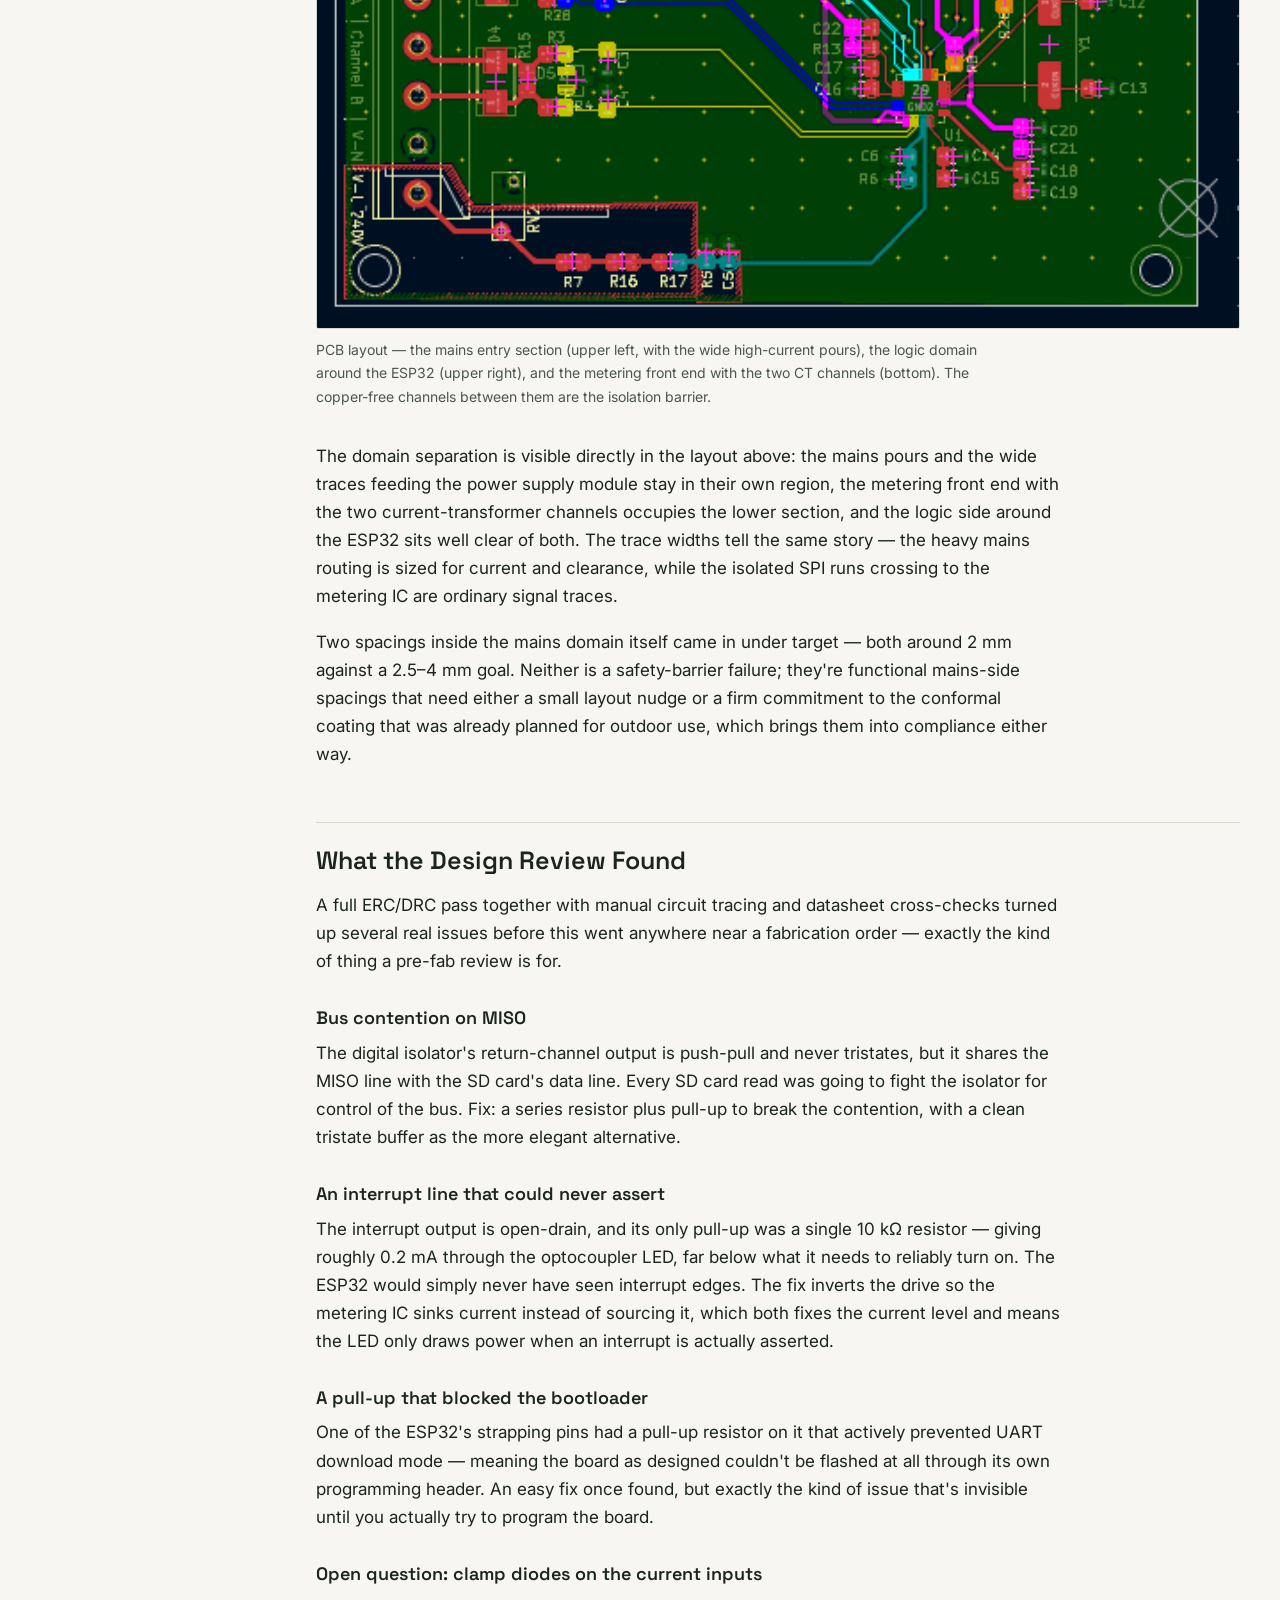
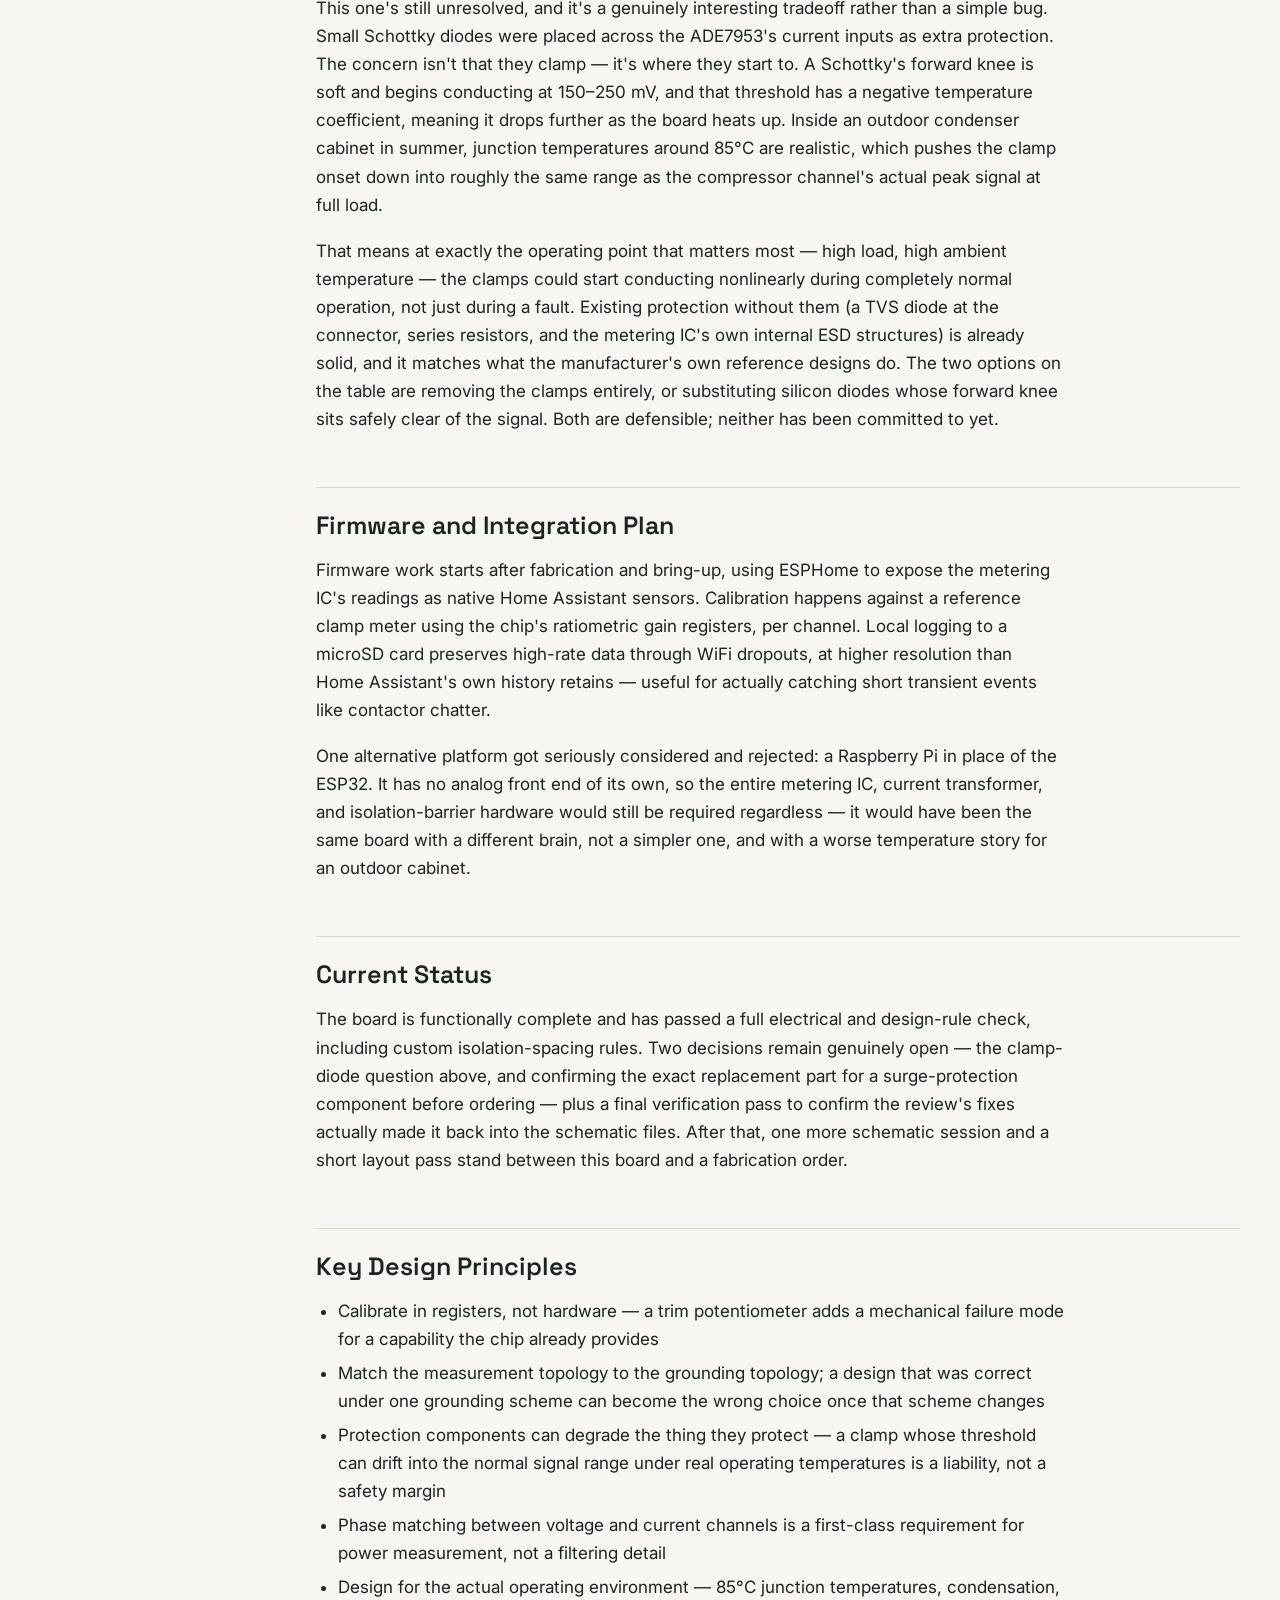
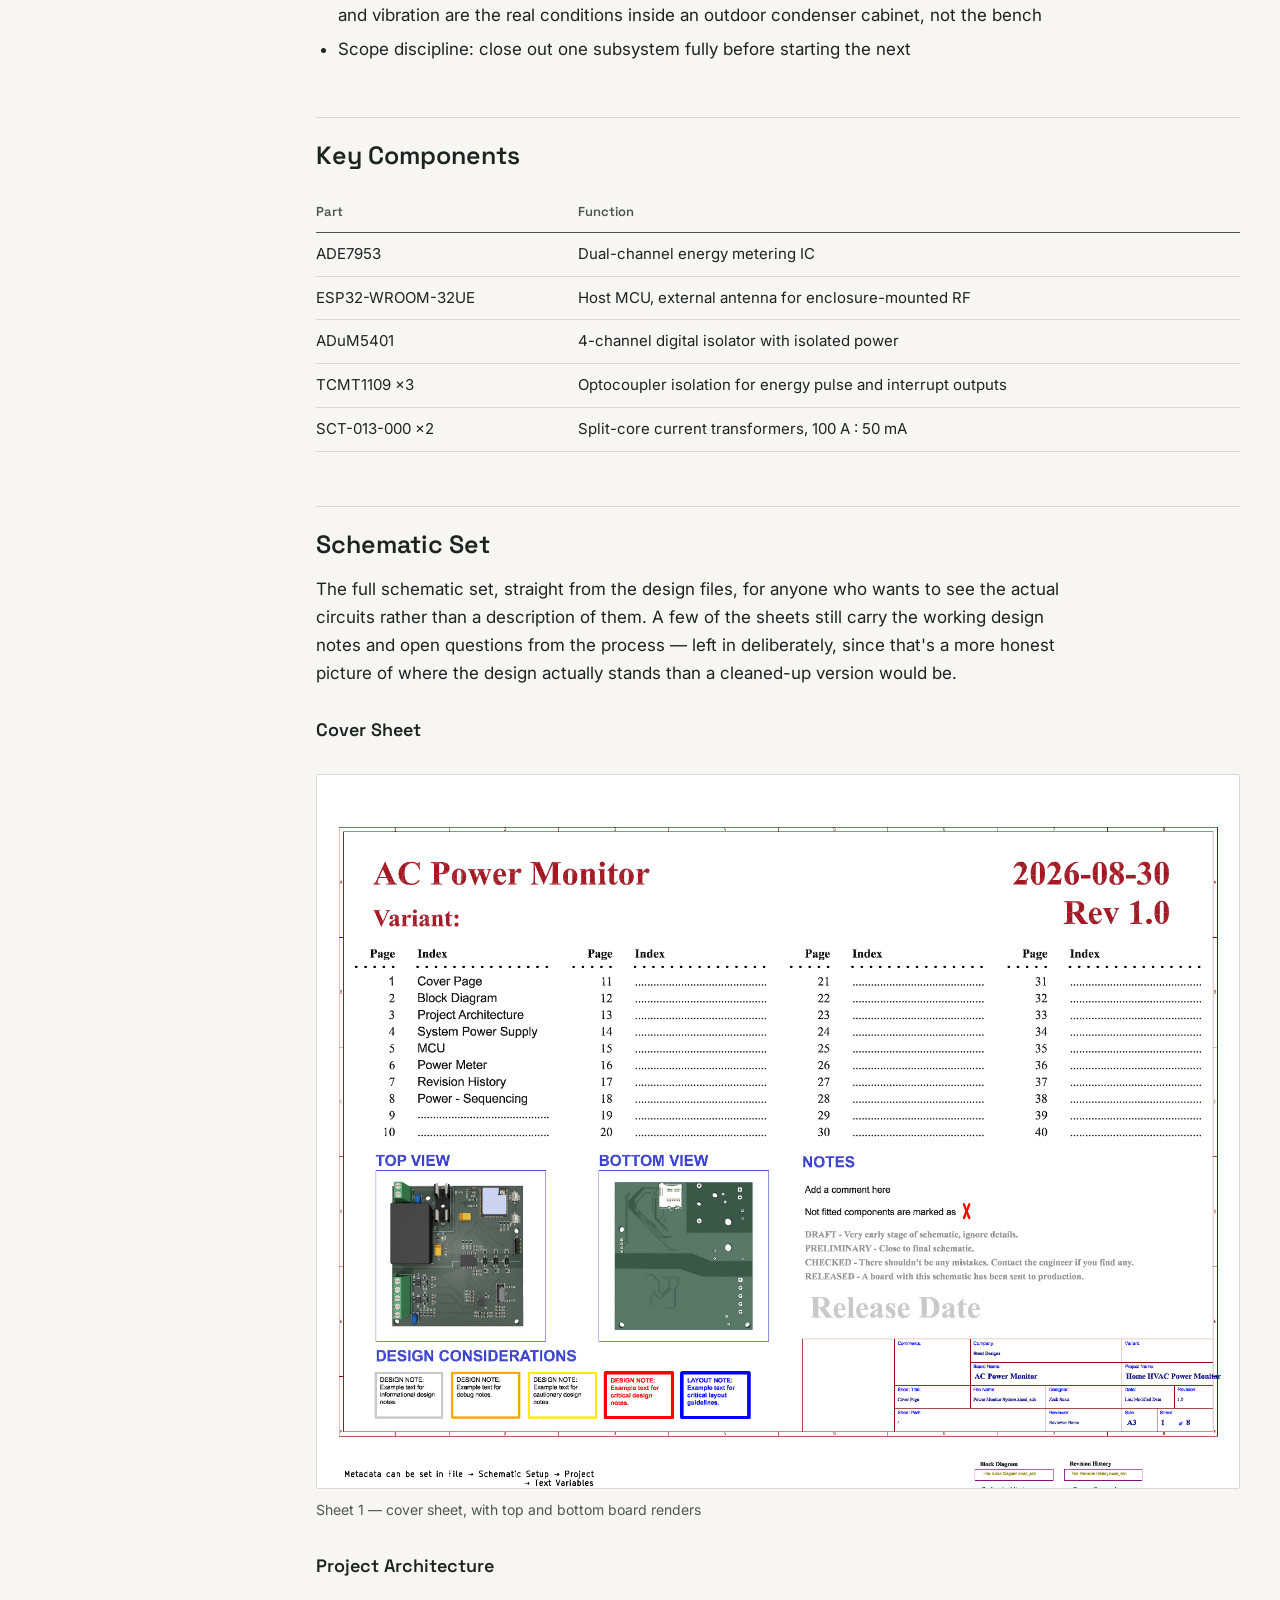
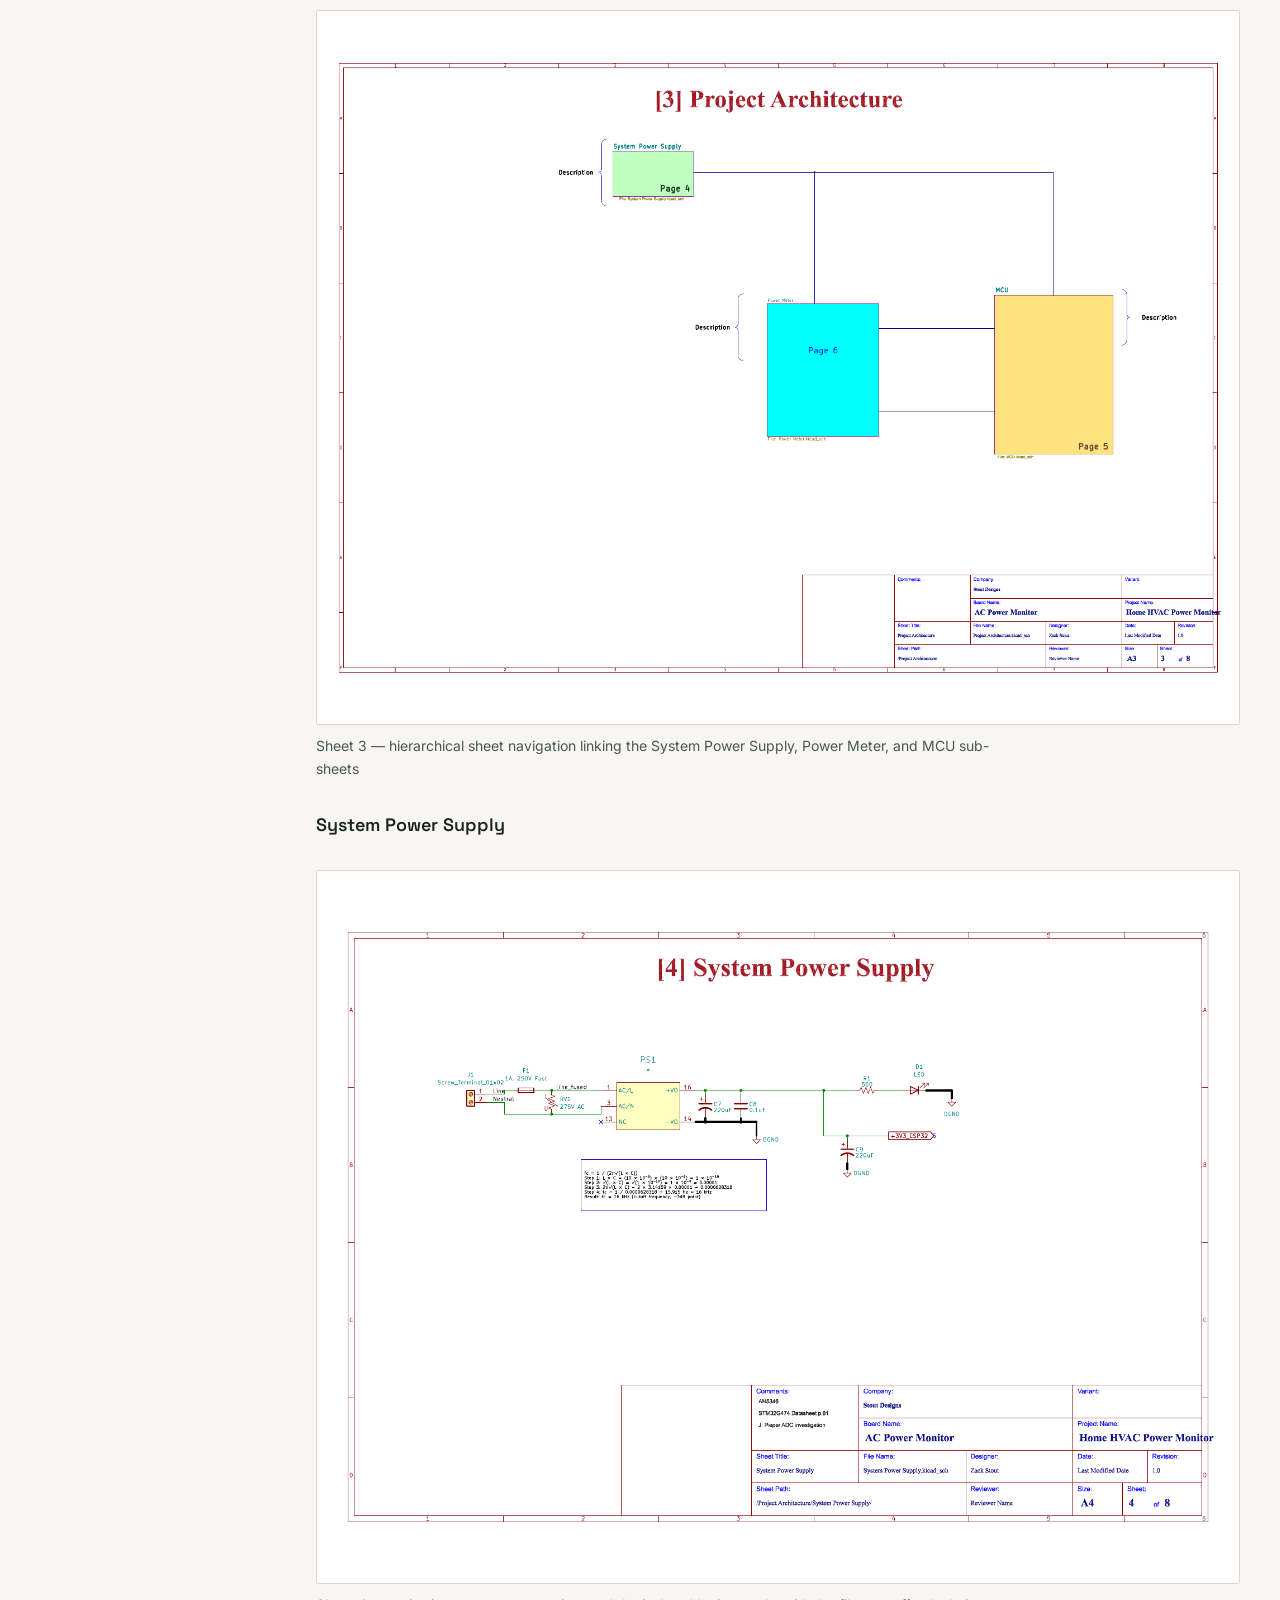
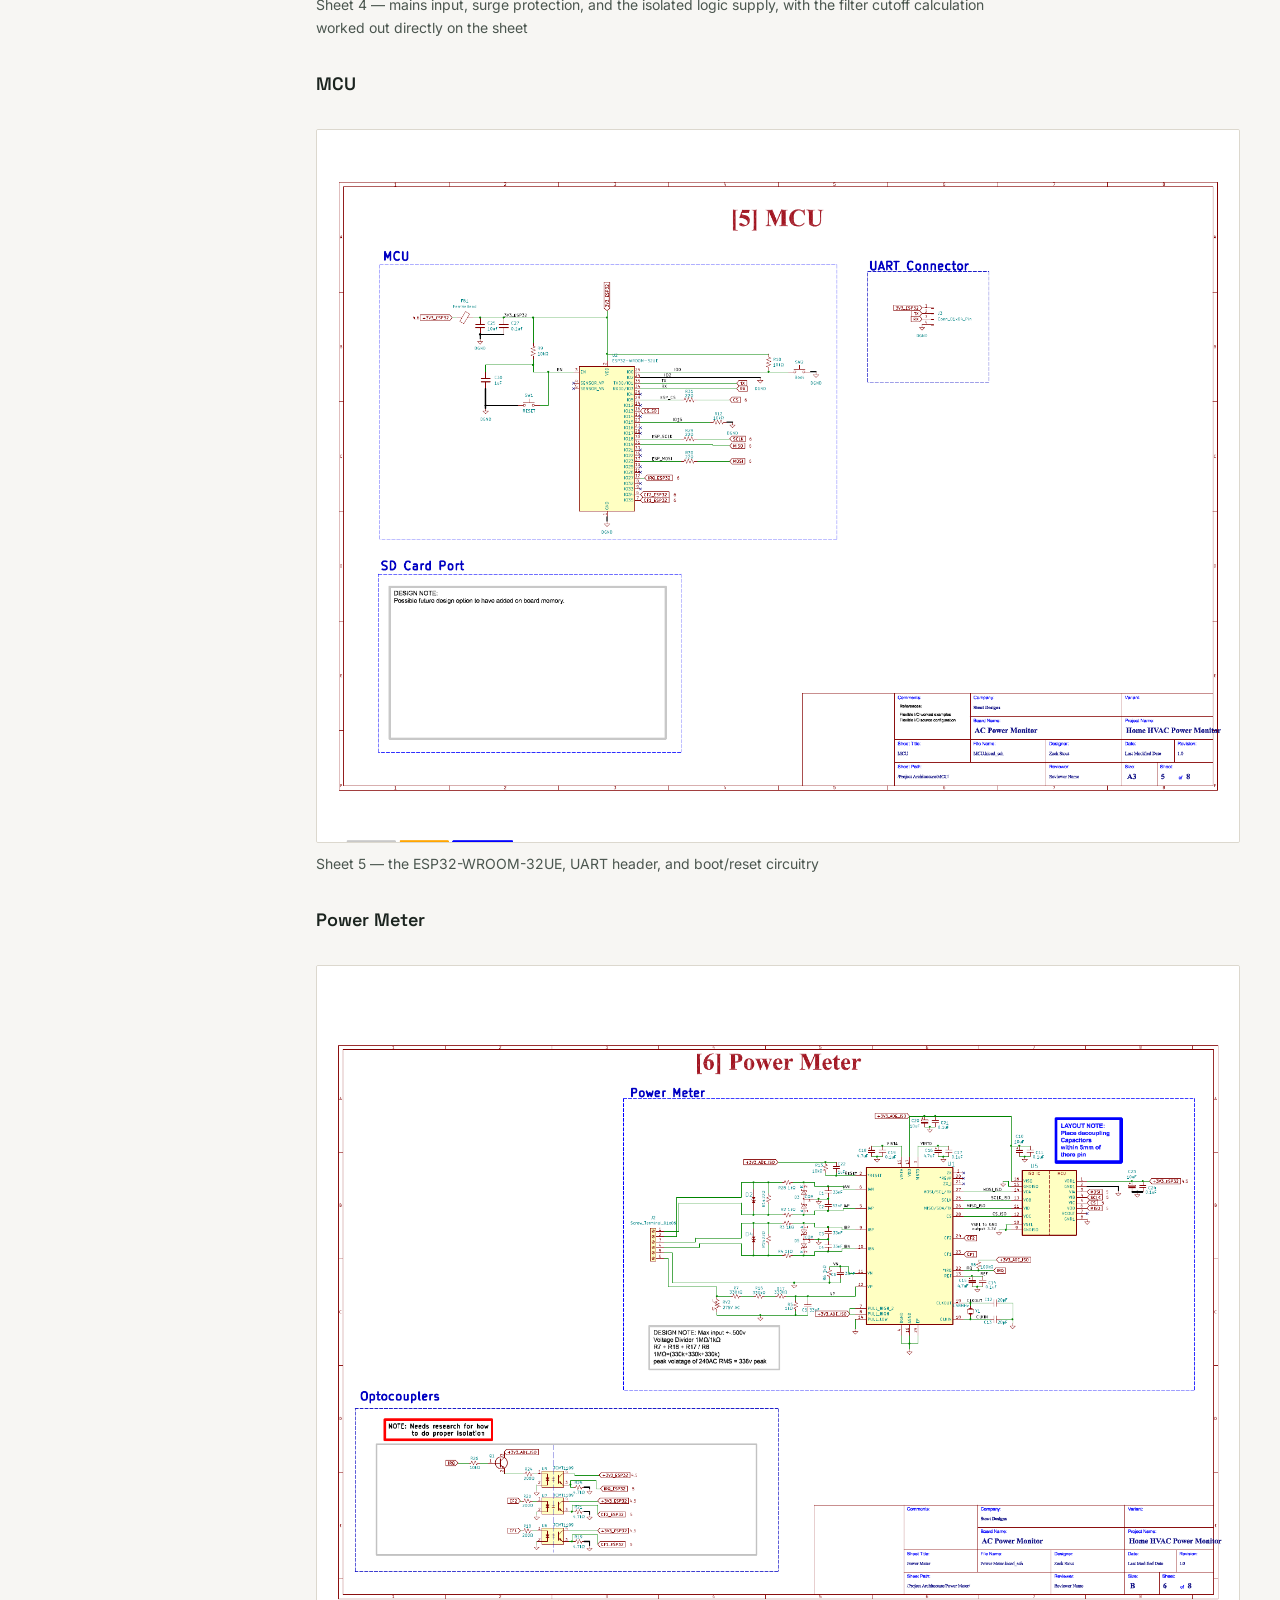
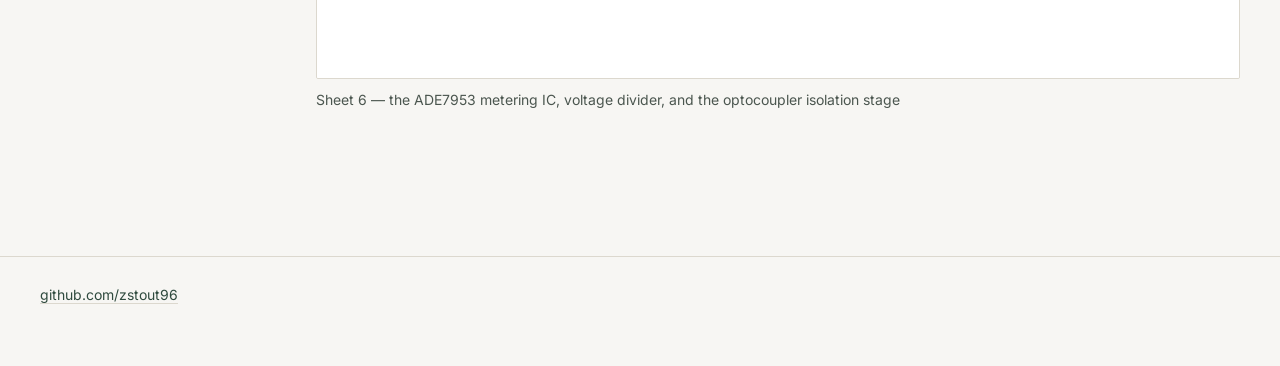
==== commit 2ecef02d: "Add files via upload" ====
--- a/projects/ac-power-monitor.html
+++ b/projects/ac-power-monitor.html
@@ -12,7 +12,7 @@
 <body>
 
 <header class="site-header">
-  <div class="site-header-inner">
+  <div class="site-header-inner shell">
     <a class="site-title" href="/">Stout Design Engineering</a>
     <nav class="site-nav">
       <a href="/">Home</a>
@@ -24,7 +24,14 @@
   </div>
 </header>
 
-<main>
+<main class="shell">
+  <div class="layout">
+    <aside class="rail">
+      <p class="rail-label">Contents</p>
+      <nav id="toc"></nav>
+    </aside>
+    <div class="content">
+
   <p class="eyebrow">Personal project</p>
   <h1 class="page-title">AC Power Monitor</h1>
   <p class="page-dek">A mains-powered, dual-channel energy monitor for an HVAC condenser unit — isolated metering hardware built to catch motor degradation before it becomes a failure.</p>
@@ -165,11 +172,17 @@
       <figcaption>Sheet 6 — the ADE7953 metering IC, voltage divider, and the optocoupler isolation stage</figcaption>
     </figure>
   </article>
+    </div>
+  </div>
 </main>
 
 <footer class="site-footer">
-  <a href="https://github.com/zstout96">github.com/zstout96</a>
+  <div class="shell">
+    <a href="https://github.com/zstout96">github.com/zstout96</a>
+  </div>
 </footer>
+
+<script src="../assets/js/site.js"></script>
 
 </body>
 </html>
--- a/assets/css/style.css
+++ b/assets/css/style.css
@@ -5,7 +5,11 @@
   --pcb-green: #2f4a3e;
   --copper: #a66a3d;
   --line: #dcd8ce;
-  --max-w: 700px;
+  --shell: 1560px;
+  --rail: 220px;
+  --gut: 56px;
+  --pad: 40px;
+  --measure: 68ch;
 }
 
 * { box-sizing: border-box; }
@@ -37,14 +41,26 @@
 
 a:hover { color: var(--copper); }
 
+:focus-visible {
+  outline: 2px solid var(--copper);
+  outline-offset: 3px;
+}
+
+/* ---------- shell ---------- */
+
+.shell {
+  max-width: var(--shell);
+  margin: 0 auto;
+  padding-left: var(--pad);
+  padding-right: var(--pad);
+}
+
 .site-header {
   border-bottom: 1px solid var(--line);
-  padding: 28px 24px;
+  padding: 26px 0;
 }
 
 .site-header-inner {
-  max-width: var(--max-w);
-  margin: 0 auto;
   display: flex;
   justify-content: space-between;
   align-items: baseline;
@@ -62,7 +78,7 @@
 }
 
 .site-nav a {
-  margin-left: 22px;
+  margin-left: 24px;
   font-size: 15px;
   color: var(--ink-soft);
   text-decoration: none;
@@ -70,11 +86,64 @@
 
 .site-nav a:hover { color: var(--pcb-green); }
 
-main {
-  max-width: var(--max-w);
-  margin: 0 auto;
-  padding: 56px 24px 96px;
-}
+main { padding: 52px 0 110px; }
+
+/* ---------- project page: rail + content ---------- */
+
+.layout {
+  display: grid;
+  grid-template-columns: var(--rail) minmax(0, 1fr);
+  gap: var(--gut);
+  align-items: start;
+}
+
+.rail {
+  position: sticky;
+  top: 32px;
+  font-size: 14px;
+  line-height: 1.45;
+  border-right: 1px solid var(--line);
+  padding-right: 18px;
+}
+
+/* pages with too few sections carry no rail — reclaim its column */
+.layout:has(#toc:empty) { grid-template-columns: minmax(0, 1fr); }
+.rail:has(#toc:empty) { display: none; }
+
+.rail-label {
+  font-family: 'Space Grotesk', sans-serif;
+  font-size: 13px;
+  color: var(--copper);
+  margin: 0 0 12px;
+}
+
+.rail ol {
+  list-style: none;
+  margin: 0;
+  padding: 0;
+}
+
+.rail li { margin-bottom: 11px; }
+
+.rail a {
+  color: var(--ink-soft);
+  text-decoration: none;
+  display: block;
+  border-left: 2px solid transparent;
+  padding-left: 12px;
+  margin-left: -14px;
+}
+
+.rail a:hover { color: var(--pcb-green); }
+
+.rail a.here {
+  color: var(--ink);
+  border-left-color: var(--copper);
+}
+
+.content { min-width: 0; }
+
+/* ---------- page head ---------- */
 
 .eyebrow {
   font-family: 'Space Grotesk', sans-serif;
@@ -84,30 +153,48 @@
 }
 
 h1.page-title {
-  font-size: 34px;
-  margin: 0 0 6px;
+  font-size: 40px;
+  margin: 0 0 10px;
+  letter-spacing: -0.015em;
 }
 
 .page-dek {
-  font-size: 18px;
-  color: var(--ink-soft);
-  margin: 0 0 40px;
-  max-width: 60ch;
-}
+  font-size: 19px;
+  color: var(--ink-soft);
+  margin: 0 0 36px;
+  max-width: 62ch;
+}
+
+.specs {
+  border-top: 1px solid var(--line);
+  border-bottom: 1px solid var(--line);
+  padding: 16px 0;
+  margin: 0 0 32px;
+  font-family: 'Space Grotesk', sans-serif;
+  font-size: 14px;
+  color: var(--ink-soft);
+  display: flex;
+  flex-wrap: wrap;
+  gap: 8px 36px;
+}
+
+.specs strong { color: var(--ink); font-weight: 600; }
+
+/* ---------- article body ---------- */
 
 article h2 {
-  font-size: 22px;
-  margin: 48px 0 14px;
-  padding-top: 4px;
+  font-size: 25px;
+  margin: 54px 0 16px;
+  padding-top: 22px;
   border-top: 1px solid var(--line);
-  padding-top: 20px;
-}
-
-article > h2:first-of-type {
-  border-top: none;
-  padding-top: 0;
-  margin-top: 0;
-}
+  scroll-margin-top: 24px;
+}
+
+article > h2:first-of-type { border-top: none; padding-top: 0; margin-top: 0; }
+
+article h3 { font-size: 18px; margin: 32px 0 10px; }
+
+article p, article ul, article ol { max-width: var(--measure); }
 
 article p { margin: 0 0 18px; }
 
@@ -117,98 +204,57 @@
 .callout {
   border-left: 3px solid var(--copper);
   background: #fbf8f3;
-  padding: 10px 16px;
-  margin: 20px 0;
-  font-size: 15px;
-  color: var(--ink-soft);
-}
-
-.image-row {
-  display: grid;
-  grid-template-columns: 1fr 1fr;
-  gap: 18px;
-  margin: 28px 0 8px;
-}
-
-@media (max-width: 620px) {
-  .image-row { grid-template-columns: 1fr; }
-}
-
-.image-row figure { margin: 0; }
-
-figure { margin: 28px 0; }
+  padding: 14px 20px;
+  margin: 24px 0;
+  font-size: 15.5px;
+  color: var(--ink-soft);
+  max-width: var(--measure);
+}
+
+/* ---------- figures ---------- */
+
+figure { margin: 30px 0; }
 
 figure img {
   width: 100%;
   display: block;
   border: 1px solid var(--line);
   border-radius: 2px;
+  background: #fff;
 }
 
 figcaption {
   font-size: 14px;
   color: var(--ink-soft);
-  margin-top: 8px;
-}
-
-.specs {
-  border-top: 1px solid var(--line);
-  border-bottom: 1px solid var(--line);
-  padding: 18px 0;
-  margin: 32px 0;
-  font-family: 'Space Grotesk', sans-serif;
-  font-size: 14px;
-  color: var(--ink-soft);
-  display: flex;
-  flex-wrap: wrap;
-  gap: 8px 28px;
-}
-
-.specs strong { color: var(--ink); font-weight: 600; }
-
-.project-list { list-style: none; margin: 0; padding: 0; }
-
-.project-list li {
-  border-top: 1px solid var(--line);
-  padding: 22px 0;
-}
-
-.project-list li:last-child { border-bottom: 1px solid var(--line); }
-
-.project-list a {
-  font-family: 'Space Grotesk', sans-serif;
-  font-size: 19px;
-  font-weight: 600;
-  text-decoration: none;
-  color: var(--ink);
-}
-
-.project-list a:hover { color: var(--pcb-green); }
-
-.project-list p {
-  margin: 6px 0 0;
-  color: var(--ink-soft);
-  font-size: 15px;
-}
-
-.site-footer {
-  max-width: var(--max-w);
-  margin: 0 auto;
-  padding: 0 24px 60px;
-  color: var(--ink-soft);
-  font-size: 14px;
-}
+  margin-top: 9px;
+  max-width: 76ch;
+}
+
+.image-row {
+  display: grid;
+  grid-template-columns: 1fr 1fr;
+  gap: 24px;
+  margin: 30px 0;
+}
+
+.image-row figure { margin: 0; }
+
+.schematic-figure { margin: 34px 0; }
+.schematic-figure img { width: 100%; }
+
+/* ---------- tables ---------- */
 
 article table {
   width: 100%;
+  max-width: 1000px;
   border-collapse: collapse;
-  margin: 20px 0 28px;
-  font-size: 14.5px;
+  margin: 22px 0 30px;
+  font-size: 15px;
 }
 
 article th, article td {
   text-align: left;
-  padding: 8px 14px 8px 0;
+  padding: 9px 18px 9px 0;
   border-bottom: 1px solid var(--line);
   vertical-align: top;
 }
@@ -221,7 +267,20 @@
   border-bottom: 1px solid var(--ink-soft);
 }
 
-article td code, article p code, article li code {
+pre.diagram {
+  background: #fbf8f3;
+  border: 1px solid var(--line);
+  border-radius: 2px;
+  padding: 18px 20px;
+  overflow-x: auto;
+  font-size: 13px;
+  line-height: 1.5;
+  color: var(--ink-soft);
+  margin: 26px 0;
+  max-width: 900px;
+}
+
+code {
   font-family: 'ui-monospace', 'SF Mono', Consolas, monospace;
   font-size: 0.9em;
   background: #eeeae0;
@@ -229,40 +288,100 @@
   border-radius: 3px;
 }
 
-.status-open { color: var(--copper); font-weight: 600; }
-.status-done { color: var(--pcb-green); font-weight: 600; }
-
-pre.diagram {
-  background: #fbf8f3;
+/* ---------- home ---------- */
+
+.home-head { margin-bottom: 52px; }
+.home-head .page-dek { margin-bottom: 0; }
+
+.project-grid {
+  display: grid;
+  grid-template-columns: repeat(2, minmax(0, 1fr));
+  gap: 44px 52px;
+  list-style: none;
+  margin: 0;
+  padding: 0;
+}
+
+.project-grid li {
+  border-top: 1px solid var(--line);
+  padding-top: 22px;
+}
+
+.project-grid .thumb {
+  display: block;
   border: 1px solid var(--line);
   border-radius: 2px;
-  padding: 16px 18px;
-  overflow-x: auto;
+  background: #fff;
+  width: 100%;
+  aspect-ratio: 16 / 10;
+  object-fit: contain;
+  object-position: center;
+  padding: 10px;
+  margin-bottom: 18px;
+}
+
+.project-grid .thumb-none {
+  display: flex;
+  align-items: center;
+  justify-content: center;
+  border: 1px dashed var(--line);
+  border-radius: 2px;
+  width: 100%;
+  aspect-ratio: 16 / 10;
+  margin-bottom: 18px;
+  font-family: 'Space Grotesk', sans-serif;
+  font-size: 14px;
+  color: #a9a296;
+}
+
+.project-grid h2 {
+  font-size: 21px;
+  margin: 0 0 6px;
+}
+
+.project-grid h2 a { text-decoration: none; color: var(--ink); }
+.project-grid h2 a:hover { color: var(--pcb-green); }
+
+.project-grid p {
+  margin: 0 0 8px;
+  color: var(--ink-soft);
+  font-size: 15.5px;
+  max-width: 52ch;
+}
+
+.project-grid .meta {
+  font-family: 'Space Grotesk', sans-serif;
   font-size: 13px;
-  line-height: 1.5;
-  color: var(--ink-soft);
-  margin: 24px 0;
-}
-
-article h3 {
-  font-size: 17px;
-  margin: 28px 0 10px;
-}
-
-.schematic-figure {
-  margin: 28px -70px;
-}
-
-.schematic-figure img {
-  width: calc(100% + 140px);
-  max-width: none;
-}
-
-.schematic-gallery h3 {
-  margin-top: 40px;
-}
-
-@media (max-width: 620px) {
-  .schematic-figure { margin: 28px 0; }
-  .schematic-figure img { width: 100%; }
-}
+  color: var(--copper);
+}
+
+/* ---------- footer ---------- */
+
+.site-footer {
+  border-top: 1px solid var(--line);
+  padding: 26px 0 60px;
+  color: var(--ink-soft);
+  font-size: 14px;
+}
+
+/* ---------- responsive ---------- */
+
+@media (max-width: 1180px) {
+  :root { --rail: 190px; --gut: 40px; --pad: 32px; }
+  h1.page-title { font-size: 34px; }
+}
+
+@media (max-width: 900px) {
+  :root { --pad: 22px; }
+  .layout { grid-template-columns: minmax(0, 1fr); gap: 0; }
+  .rail { display: none; }
+  .project-grid { grid-template-columns: minmax(0, 1fr); gap: 34px; }
+  .image-row { grid-template-columns: 1fr; gap: 18px; }
+  main { padding: 36px 0 70px; }
+  h1.page-title { font-size: 30px; }
+  .page-dek { font-size: 17px; }
+}
+
+@media (prefers-reduced-motion: reduce) {
+  html { scroll-behavior: auto; }
+}
